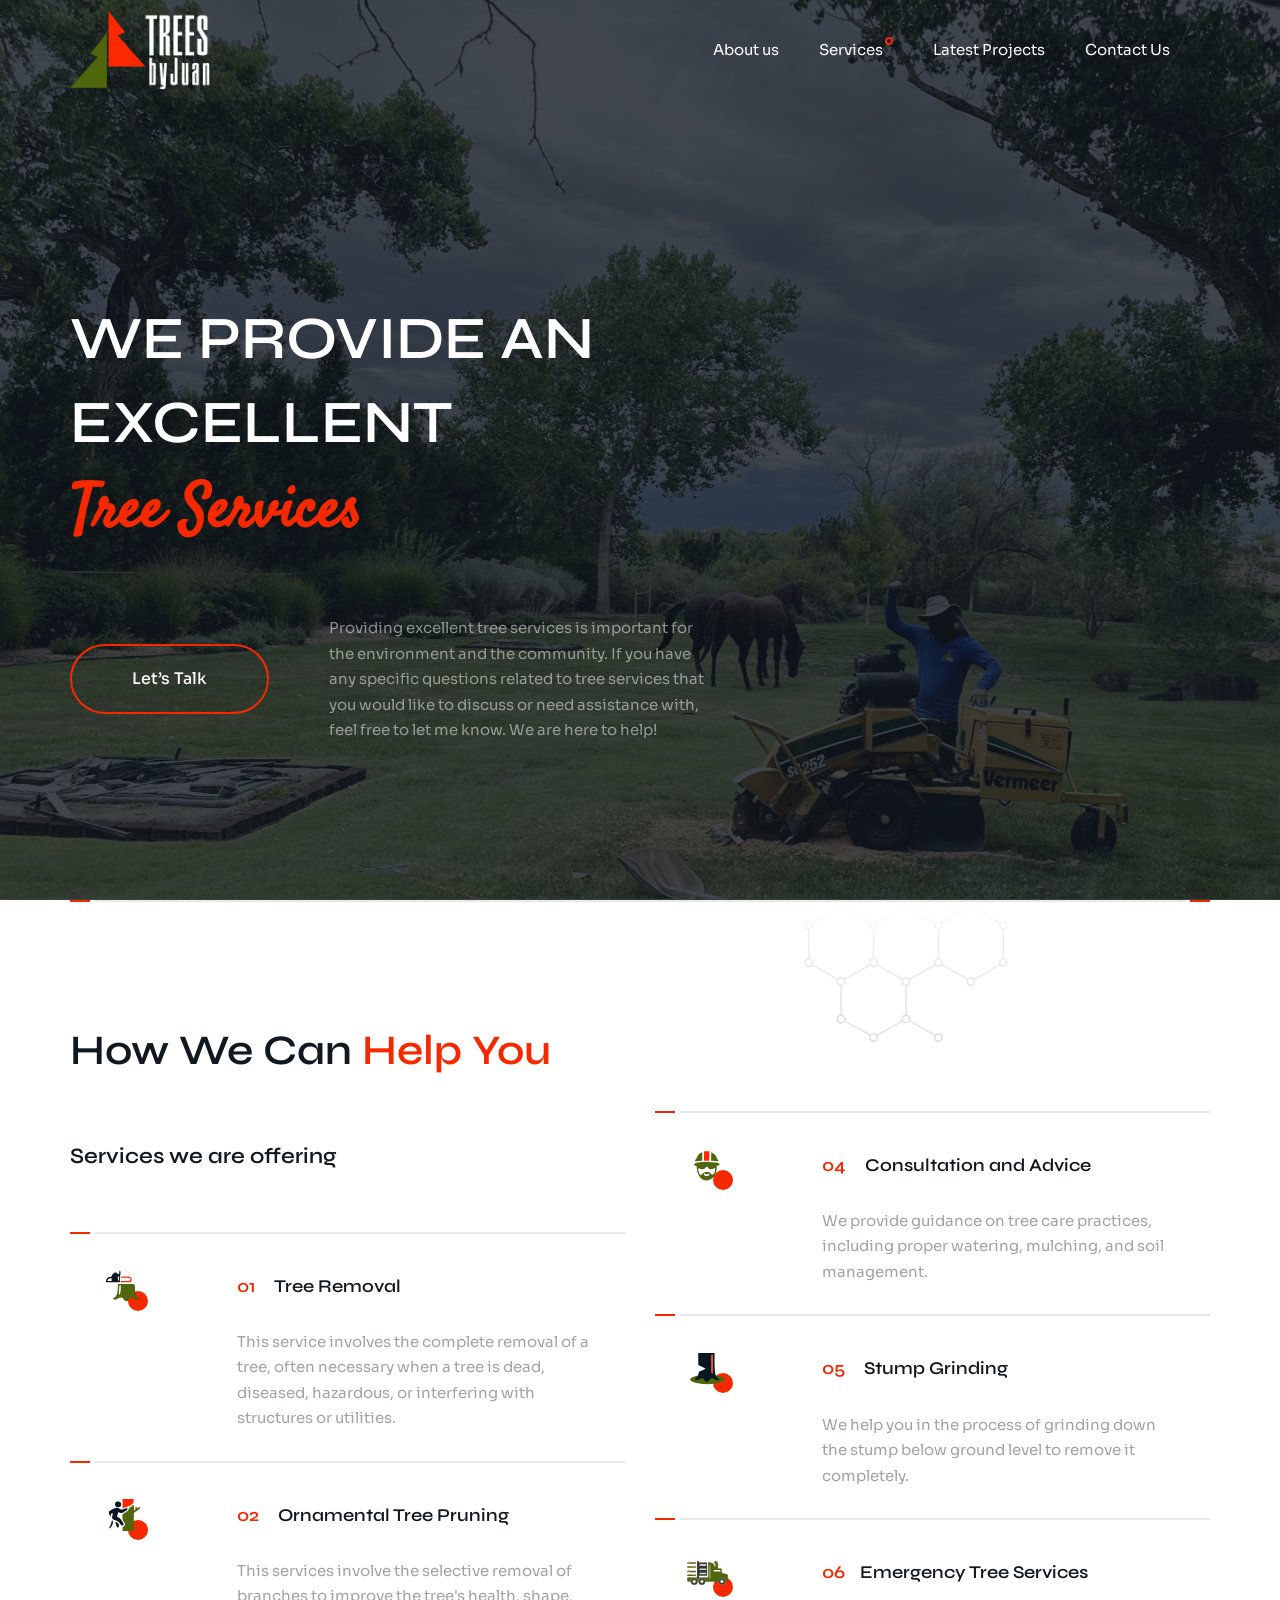
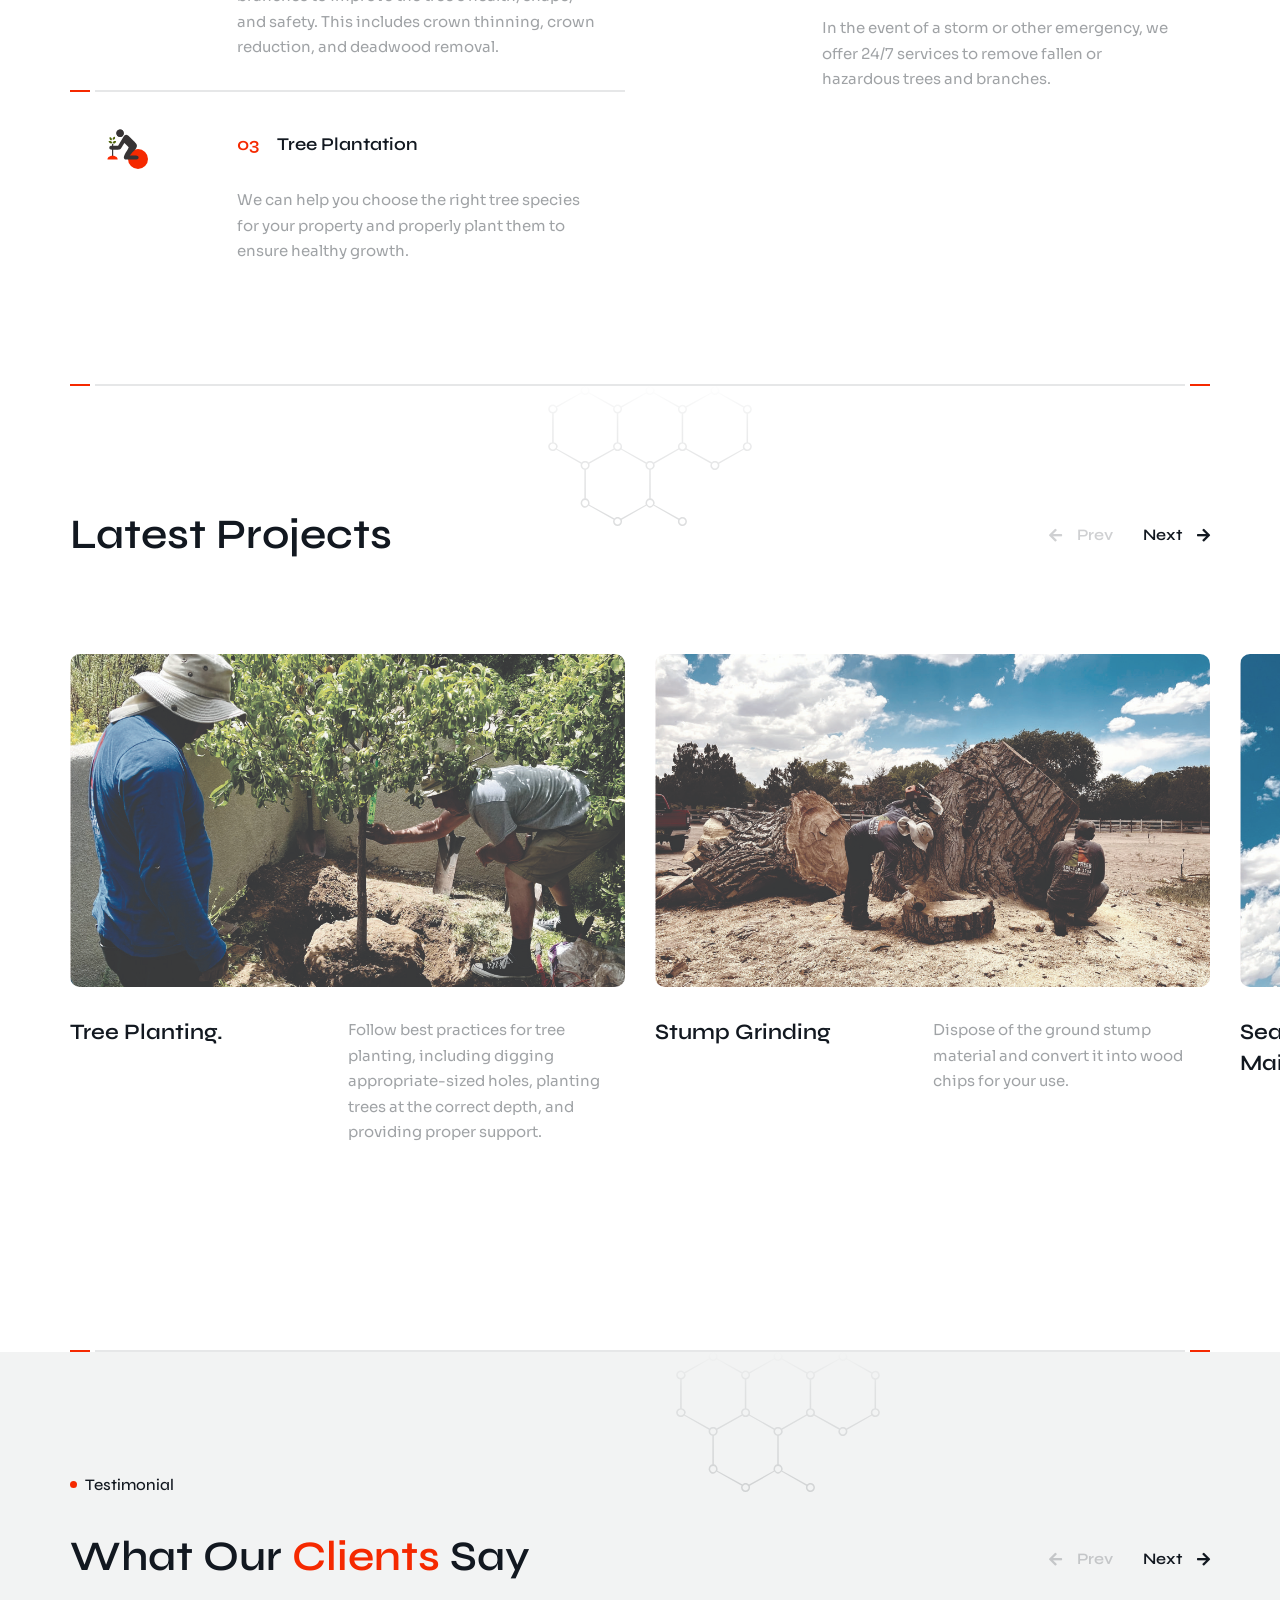
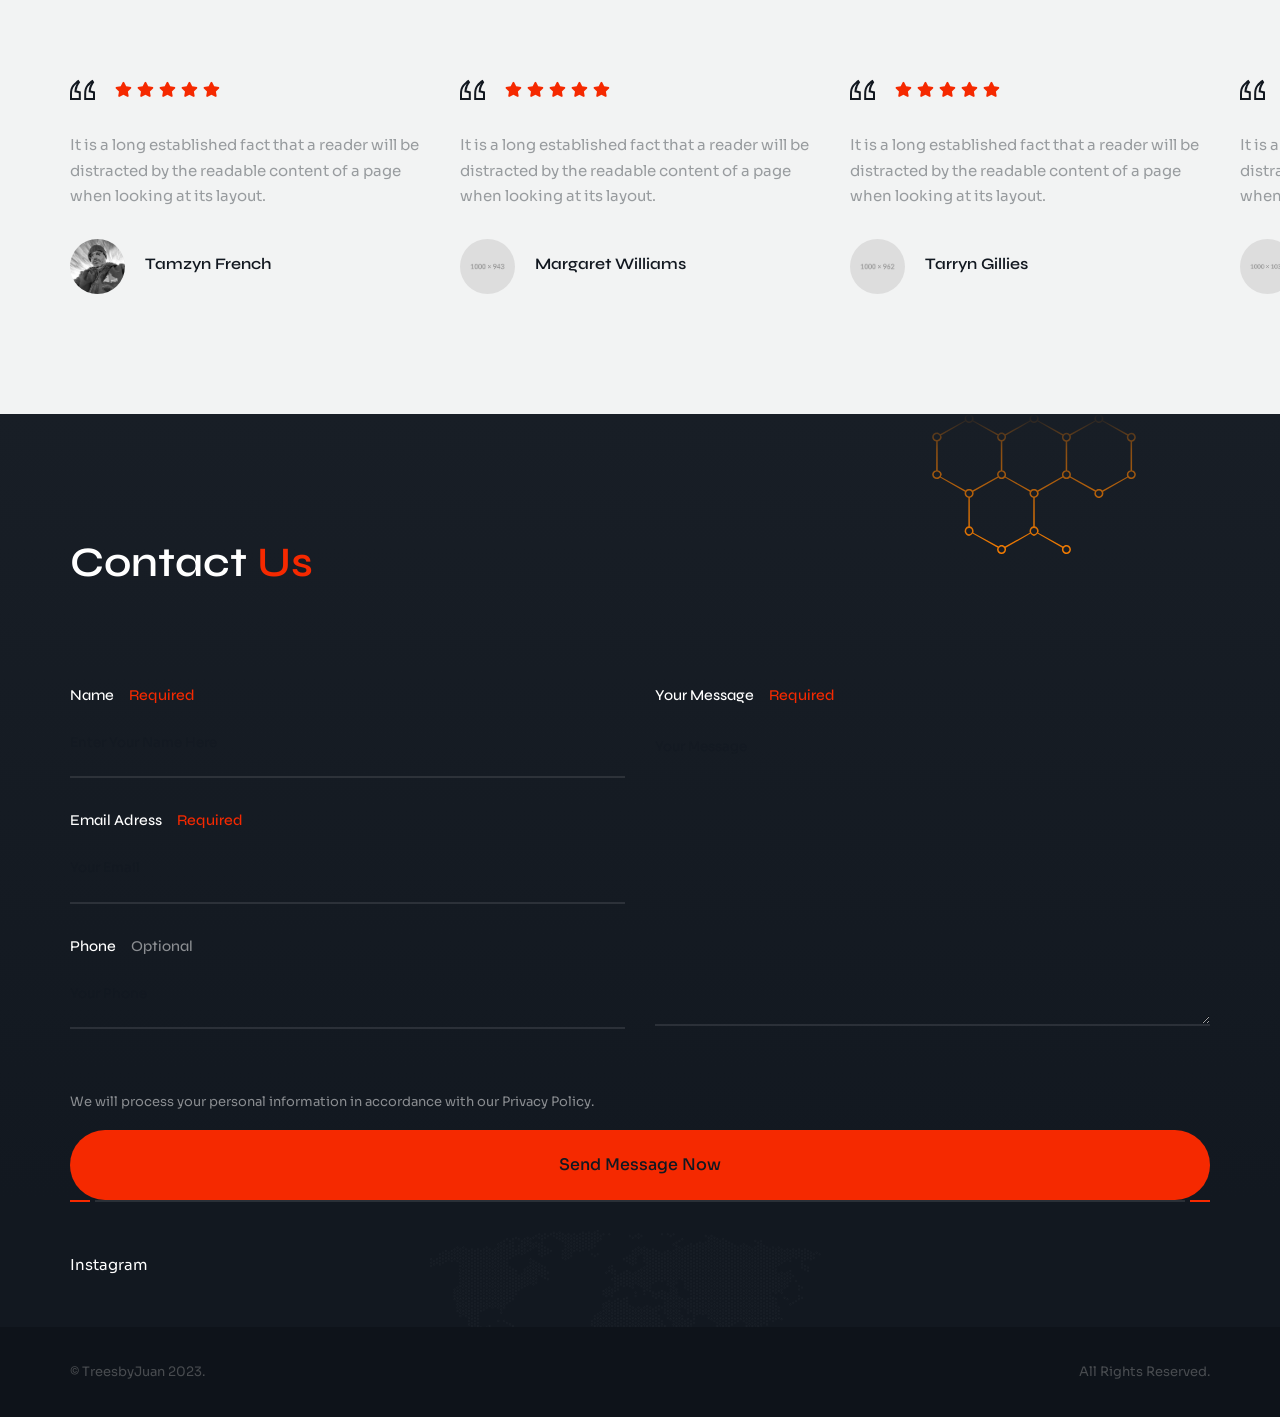
==== index.html @ 783ba440 "uptade linnk bio CEO" ====
<!DOCTYPE html>
<html lang="zxx">

<head>
    <meta charset="UTF-8">
    <meta name="viewport" content="width=device-width, initial-scale=1.0">
    <meta http-equiv="X-UA-Compatible" content="ie=edge">

    <!-- bootstrap grid css -->
    <link rel="stylesheet" href="template/css/plugins/bootstrap-grid.css">
    <!-- font awesome css -->
    <link rel="stylesheet" href="template/css/plugins/font-awesome.min.css">
    <!-- swiper css -->
    <link rel="stylesheet" href="template/css/plugins/swiper.min.css">
    <!-- itsulu css -->
    <link rel="stylesheet" href="template/css/style.css">
    <link
      rel="icon"
      type="image/png"
      sizes="32x32"
      href="template/img/icons/sm/favicon-32x32.ico"
    />

    <title>TreesbyJuan</title>
</head>

<body>

    <!-- wrapper -->
    <div class="mil-wrapper">
        <!-- top bar -->
        <div class="mil-top-position mil-fixed">
            <div class="mil-top-panel mil-top-panel-transparent mil-animated">
                <!-- mil-top-panel-transparent -->
                <div class="container">
                    <a href="index.html" class="mil-logo" style="width: 140px; height: 100px;"></a>
                    <div class="mil-navigation">
                        <nav>
                            <ul>
                              <!--  <li class="mil-has-children"> ---hide---
                                    <a href="#.">Enterprise</a>
                                    <ul>
                                        <li><a href="home-2.html">Home V2</a></li>
                                        <li><a href="about.html">About us</a></li>
                                        <li><a href="team.html">Team</a></li>
                                        <li><a href="team-single.html">Team Member</a></li>
                                        <li><a href="careers.html">Careers</a></li>
                                        <li><a href="prices.html">Prices</a></li>
                                        <li><a href="faq.html">FAQ</a></li>
                                        <li><a href="event.html">Event</a></li>
                                    </ul>
                                </li>--hide-->
                                <li><a href="template\about.html">About us</a></li>
                                <li class="mil-has-children">
                                    <a href="#myservices">Services</a>
                                    <!-- <ul> -->
                                        <!--<li><a href="#.">Service 1</a></li>
                                        <li><a href="#.">Service 2</a></li>
                                        <li><a href="#.">Service 3</a></li>
                                         <li><a href="template\service-1.html">Service 1</a></li>
                                        <li><a href="template\service-2.html">Service 2</a></li>
                                        <li><a href="template\service-3.html">Service 3</a></li> -->
                                        <!-- <li><a href="service-4.html">Service 4</a></li> -->
                                    <!-- </ul> -->
                                </li>
                               <!-- <li class="mil-has-children">
                                    <a href="#.">Solutions</a>
                                    <ul>
                                        <li><a href="solution-1.html">Solution 1</a></li>
                                        <li><a href="solution-2.html">Solution 2</a></li>
                                        <li><a href="solution-3.html">Solution 3</a></li>
                                    </ul>
                                </li> -->
                                <li><a href="#LatestProjects">Latest Projects</a></li>
                                <li><a href="#ContactUs">Contact Us</a></li>
                                <!-- <li><a href="template\portfolio.html">Latest Projects</a></li> -->
                                <!-- <li><a href="template\contact.html">Contact Us</a></li> -->
                                <!-- <li class="mil-has-children">
                                    <a href="#.">Other</a>
                                    <ul>
                                        <li><a href="coming-soon.html">Coming Soon</a></li>
                                        <li><a href="404.html">404</a></li>
                                    </ul>
                                </li> -->
                            </ul>
                            <!-- <div class="mil-search-icon">
                                <svg width="21" height="20" viewBox="0 0 21 20" fill="none" xmlns="http://www.w3.org/2000/svg">
                                    <path fill-rule="evenodd" clip-rule="evenodd" d="M20.5848 19.7029C20.3908 19.8999 20.1358 19.997 19.8808 19.997C19.6268 19.997 19.3718 19.8999 19.1778 19.7029L15.5118 16.2199C13.9778 17.2549 12.3798 17.997 9.92584 17.997C4.98484 17.997 0.964844 13.959 0.964844 8.99695C0.964844 4.34995 4.98484 0.199951 9.92584 0.199951C14.8668 0.199951 18.8858 4.34995 18.8858 8.99695C18.8858 11.118 18.1468 13.68 16.9188 14.608L20.5848 18.29C20.9738 18.681 20.9738 19.3129 20.5848 19.7029ZM9.92584 1.99695C6.82984 1.99695 2.95684 5.13695 2.95684 8.99695C2.95684 12.857 6.82984 15.998 9.92584 15.998C11.8398 15.998 13.5758 15.217 14.8368 13.957C14.8408 13.952 14.8418 13.945 14.8468 13.941C14.8518 13.936 14.8578 13.935 14.8628 13.93C16.1168 12.663 16.8948 10.92 16.8948 8.99695C16.8948 5.13695 13.7678 1.99695 9.92584 1.99695Z" />
                                </svg>
                            </div> -->
                        </nav>

                    </div>
                    <!-- mobile menu button -->
                    <div class="mil-menu-btn">
                        <span></span>
                    </div>
                    <!-- mobile menu button end -->
                </div>
            </div>
        </div>
        <!-- top bar end -->

        <!-- banner -->
        <div class="mil-banner mil-top-space-0">
            <div class="swiper-container mil-banner-slideshow">
                <div class="swiper-wrapper">
                    <div class="swiper-slide">
                        <img src="template/img/photo/1.jpg" class="mil-background-image" style="object-position: center" data-swiper-parallax="-100" data-swiper-parallax-scale="1.1" alt="image">
                    </div>
                    <div class="swiper-slide">
                        <img src="template/img/photo/2.jpg" class="mil-background-image" style="object-position: center" data-swiper-parallax="-100" data-swiper-parallax-scale="1.1" alt="image">
                    </div>
                    <div class="swiper-slide">
                        <img src="template/img/photo/3.jpg" class="mil-background-image" style="object-position: center" data-swiper-parallax="-100" data-swiper-parallax-scale="1.1" alt="image">
                    </div>
                </div>
            </div>
            <div class="mil-overlay"></div>

            <div class="mil-banner-content">
                <div class="container">
                    <div class="row align-items-center">
                        <div class="col-xl-8">
                            <!-- <span class="mil-suptitle mil-mb-60"><span class="mil-light">The Next</span> <span class="mil-accent">Gen</span></span> -->
                            <h1 class="mil-mb-60"><span class="mil-uppercase mil-light">We Provide an excellent <br></span> <span class="mil-font-3 mil-accent">Tree Services</span></h1>
                            <div class="mil-flex-hori-center">
                                <div>
                                    <a href="#ContactUs" class="mil-button mil-border mil-light"><span>Let’s Talk</span></a>
                                    <!-- <a href="template\contact.html" class="mil-button mil-border mil-light"><span>Let’s Talk</span></a> -->
                                </div>
                                <p class="mil-button-descr mil-light-soft">Providing excellent tree services is important for the environment and the community. If you have any specific questions related to tree services that you would like to discuss or need assistance with, feel free to let me know. We are here to help!</p>
                            </div>

                        </div>
                        <!-- <div class="col-xl-4">
                            <div class="mil-illustration-1">
                                <div class="mil-item mil-item-1">
                                    <div class="mil-plus">
                                        <div class="mil-hover-window">
                                            <div class="mil-window-content">
                                                <h5 class="mil-dark mil-mb-15">Experts</h5>
                                                <div class="mil-divider mil-divider-left mil-mb-15"></div>
                                                <p class="mil-text-sm">And here's some amazing content. It's very engaging. Right?</p>
                                            </div>
                                        </div>
                                        <div class="mil-item-hover">
                                            <div class="mil-plus-icon">+</div>
                                            <h6 class="mil-light">Dedicated Team</h6>
                                        </div>
                                    </div>
                                </div>
                                <div class="mil-item mil-item-2">
                                    <div class="mil-plus">
                                        <div class="mil-hover-window">
                                            <div class="mil-window-content">
                                                <h5 class="mil-dark mil-mb-15">Experts</h5>
                                                <div class="mil-divider mil-divider-left mil-mb-15"></div>
                                                <p class="mil-text-sm">And here's some amazing content. It's very engaging. Right?</p>
                                            </div>
                                        </div>
                                        <div class="mil-item-hover">
                                            <div class="mil-plus-icon">+</div>
                                            <h6 class="mil-light">Developers</h6>
                                        </div>
                                    </div>
                                </div>
                                <div class="mil-item mil-item-3">
                                    <div class="mil-plus">
                                        <div class="mil-hover-window">
                                            <div class="mil-window-content">
                                                <h5 class="mil-dark mil-mb-15">Experts</h5>
                                                <div class="mil-divider mil-divider-left mil-mb-15"></div>
                                                <p class="mil-text-sm">And here's some amazing content. It's very engaging. Right?</p>
                                            </div>
                                        </div>
                                        <div class="mil-item-hover">
                                            <div class="mil-plus-icon">+</div>
                                            <h6 class="mil-light">Designers</h6>
                                        </div>
                                    </div>
                                </div>
                            </div>
                        </div> -->
                    </div>
                </div>
            </div>
        </div>
        <!-- banner end -->

        <!-- partners -->
        <!-- <div class="mil-partners mil-p-90-60">
            <div class="container">
                <div class="mil-partners-frame">
                    <a href="#."><img src="img/partners/1.png" alt="partner"></a>
                    <a href="#."><img src="img/partners/2.png" alt="partner"></a>
                    <a href="#."><img src="img/partners/3.png" alt="partner"></a>
                    <a href="#."><img src="img/partners/4.png" alt="partner"></a>
                    <a href="#."><img src="img/partners/5.png" alt="partner"></a>
                    <a href="#."><img src="img/partners/6.png" alt="partner"></a>
                </div>
            </div>
        </div> -->
        <!-- partners end -->

        <div class="container">
            <div class="mil-divider"></div>
        </div>

        <!-- services -->
        <section class="mil-services mil-p-120-90" id="myservices">
            <div class="mil-deco" style="top: 0; right: 20%;"></div>
            <div class="container">
                <h2 class="mil-mb-30">How We Can <span class="mil-accent">Help You</span></h2>
                <div class="row">
                    <div class="col-lg-6 col-xl-6">
                        <h4 class="mil-mb-60 mil-mt-30">Services we are offering</h4>
                        <div class="mil-divider mil-divider-left"></div>
                        <div class="mil-service-item">
                            <div class="mil-service-icon">
                                <div class="mil-icon-frame mil-icon-frame-md">
                                    <img src="template/img/icons/md/1.svg" alt="icon">
                                </div>
                            </div>
                            <div class="mil-service-text">
                                <h5 class="mil-mb-30"><span class="mil-accent">01</span> Tree Removal</h5>
                                <p>This service involves the complete removal of a tree, often necessary when a tree is dead, diseased, hazardous, or interfering with structures or utilities.</p>
                            </div>
                        </div>
                        <div class="mil-divider mil-divider-left"></div>
                        <div class="mil-service-item">
                            <div class="mil-service-icon">
                                <div class="mil-icon-frame mil-icon-frame-md">
                                    <img src="template/img/icons/md/2.svg" alt="icon">
                                </div>
                            </div>
                            <div class="mil-service-text">
                                <h5 class="mil-mb-30"><span class="mil-accent">02</span> Ornamental Tree Pruning</h5>
                                <p>This services involve the selective removal of branches to improve the tree's health, shape, and safety. This includes crown thinning, crown reduction, and deadwood removal.</p>
                            </div>
                        </div>
                        <div class="mil-divider mil-divider-left"></div>
                        <div class="mil-service-item">
                            <div class="mil-service-icon">
                                <div class="mil-icon-frame mil-icon-frame-md">
                                    <img src="template/img/icons/md/3.svg" alt="icon">
                                </div>
                            </div>
                            <div class="mil-service-text">
                                <h5 class="mil-mb-30"><span class="mil-accent">03</span> Tree Plantation </h5>
                                <p>We can help you choose the right tree species for your property and properly plant them to ensure healthy growth.</p>

                            </div>
                        </div>
                    </div>
                    <div class="col-lg-6 col-xl-6">
                        <!-- <h4 class="mil-mb-60 mil-mt-30">IT Solutions</h4> -->
                        <div class="mil-divider mil-divider-left"></div>
                        <div class="mil-service-item">
                            <div class="mil-service-icon">
                                <div class="mil-icon-frame mil-icon-frame-md">
                                    <img src="template/img/icons/md/4.svg" alt="icon">
                                </div>
                            </div>
                            <div class="mil-service-text">
                                <h5 class="mil-mb-30"><span class="mil-accent">04</span> Consultation and Advice</h5>
                                <p>We provide guidance on tree care practices, including proper watering, mulching, and soil management.</p>
                            </div>
                        </div>
                        <div class="mil-divider mil-divider-left"></div>
                        <div class="mil-service-item">
                            <div class="mil-service-icon">
                                <div class="mil-icon-frame mil-icon-frame-md">
                                    <img src="template/img/icons/md/5.svg" alt="icon">
                                </div>
                            </div>
                            <div class="mil-service-text">
                                <h5 class="mil-mb-30"><span class="mil-accent">05</span> Stump Grinding</h5>
                                <p>We help you in the process of grinding down the stump below ground level to remove it completely.</p>
                            </div>
                        </div>
                        <div class="mil-divider mil-divider-left"></div>
                        <div class="mil-service-item">
                            <div class="mil-service-icon">
                                <div class="mil-icon-frame mil-icon-frame-md">
                                    <img src="template/img/icons/md/6.svg" alt="icon">
                                </div>
                            </div>
                            <div class="mil-service-text">
                                <h5 class="mil-mb-30"><span class="mil-accent">06</span>Emergency Tree Services</h5>
                                <p>In the event of a storm or other emergency, we offer 24/7 services to remove fallen or hazardous trees and branches.</p>
                            </div>
                        </div>
                    </div>
                </div>
            </div>
        </section>
        <!-- services end -->

        <div class="container">
            <div class="mil-divider"></div>
        </div>

        <!-- portfolio -->
        <section class="mil-works mil-p-120-90" id="LatestProjects">
            <div class="mil-deco" style="top: 0; right: 40%;"></div>
            <div class="container">
                <div class="row align-items-center mil-mb-60-adapt">
                    <div class="col-md-6 col-xl-6">

                        <h2 class="mil-mb-30">Latest Projects</h2>

                    </div>
                    <div class="col-md-6 col-xl-6">

                        <div class="mil-adaptive-right">
                            <div class="mil-slider-nav mil-mb-30">
                                <div class="mil-slider-btn-prev mil-works-prev"><i class="fas fa-arrow-left"></i><span class="mil-h6">Prev</span></div>
                                <div class="mil-slider-btn-next mil-works-next"><span class="mil-h6">Next</span><i class="fas fa-arrow-right"></i></div>
                            </div>
                        </div>

                    </div>
                </div>

                <div class="swiper-container mil-works-slider mil-mb-90">
                    <div class="swiper-wrapper">
                        <div class="swiper-slide">

                            <a href="#." class="mil-card">
                                <div class="mil-cover-frame">
                                    <img src="template/img/projects/1.jpg" alt="project">
                                </div>
                                <div class="mil-description">
                                    <div class="mil-card-title">
                                        <h4 class="mil-mb-20">Tree Planting.</h4>
                                        <!-- <h6>by: <span class="mil-accent">Jane Meldrum</span></h6> -->
                                    </div>
                                    <div class="mil-card-text">
                                        <p>Follow best practices for tree planting, including digging appropriate-sized holes,
                                            planting trees at the correct depth, and providing proper support.</p>
                                    </div>
                                </div>
                            </a>

                        </div>
                        <div class="swiper-slide">

                            <a href="#." class="mil-card">
                                <div class="mil-cover-frame">
                                    <img src="template/img/projects/2.jpg" alt="project">
                                </div>
                                <div class="mil-description">
                                    <div class="mil-card-title">
                                        <h4 class="mil-mb-20">Stump Grinding</h4>
                                        <!-- <h6>by: <span class="mil-accent">Nguta Ithya</span></h6> -->
                                    </div>
                                    <div class="mil-card-text">
                                        <p>Dispose of the ground stump material and convert it into wood chips for your use.</p>
                                    </div>
                                </div>
                            </a>

                        </div>
                        <div class="swiper-slide">

                            <a href="#." class="mil-card">
                                <div class="mil-cover-frame">
                                    <img src="template/img/projects/3.jpg" alt="project">
                                </div>
                                <div class="mil-description">
                                    <div class="mil-card-title">
                                        <h4 class="mil-mb-20">Seasonal Maintenance</h4>
                                        <!-- <h6>by: <span class="mil-accent">Roy Bricks</span></h6> -->
                                    </div>
                                    <div class="mil-card-text">
                                        <p>Perform corrective pruning to address structural issues and
                                            remove any hazardous branches.</p>
                                    </div>
                                </div>
                            </a>

                        </div>
                        <div class="swiper-slide">

                            <a href="#." class="mil-card">
                                <div class="mil-cover-frame">
                                    <img src="template/img/projects/4.jpg" alt="project">
                                </div>
                                <div class="mil-description">
                                    <div class="mil-card-title">
                                        <h4 class="mil-mb-20">Emergency Tree Service.</h4>
                                        <!-- <h6>by: <span class="mil-accent">Nguta Ithya</span></h6> -->
                                    </div>
                                    <div class="mil-card-text">
                                        <p>Our services are designed to respond quickly to issues such as storm damage, fallen trees,
                                        or other emergencies that pose immediate risks to people, property, and infrastructure.</p>
                                    </div>
                                </div>
                            </a>

                        </div>
                    </div>
                </div>
                <!-- <div class="row align-items-center">
                    <div class="col-md-6 col-xl-6">

                        <a href="template\portfolio.html" class="mil-link mil-mb-30"><span>View All Projects</span><i class="fas fa-arrow-right"></i></a>


                    </div>
                    <div class="col-md-6 col-xl-6">

                        <div class="mil-adaptive-right">
                            <a href="template\contact.html" class="mil-button mil-border mil-mb-30"><span>Get Started</span></a>
                        </div>

                    </div>
                </div> -->
            </div>
        </section>
        <!-- portfolio end -->

        <!-- how it works -->
        <!-- <section class="mil-how-it-works mil-deep-bg mil-p-120-90">
            <div class="mil-deco" style="top: 0; right: 20%;"></div>
            <div class="mil-deco" style="bottom: 0; left: 30%; transform: rotate(180deg)"></div>
            <div class="container">
                <span class="mil-suptitle mil-suptitle-2 mil-mb-30">Discover Our Company</span>
                <h2 class="mil-mb-90">How We <span class="mil-accent">Collaborate</span> With You</h2>
                <div class="row">
                    <div class="col-md-6 col-xl-3">

                        <div class="mil-mb-60">
                            <div class="mil-icon-box-head mil-mb-30">
                                <div class="mil-icon-frame mil-icon-frame-sm">
                                    <img src="template/img/icons/sm/1.svg" alt="icon">
                                </div>
                                <h5>Step 1</h5>
                            </div>
                            <p>Lorem ipsum dolor sit amet, consectetur adipiscing elit, sed do eiusmod tempor incididunt ut labore et dolore magna aliqua.</p>
                        </div>

                    </div>
                    <div class="col-md-6 col-xl-3">

                        <div class="mil-mb-60">
                            <div class="mil-icon-box-head mil-mb-30">
                                <div class="mil-icon-frame mil-icon-frame-sm">
                                    <img src="template/img/icons/sm/2.svg" alt="icon">
                                </div>
                                <h5>Step 2</h5>
                            </div>
                            <p>Lorem ipsum dolor sit amet, consectetur adipiscing elit, sed do eiusmod tempor incididunt ut labore et dolore magna aliqua.</p>
                        </div>

                    </div>
                    <div class="col-md-6 col-xl-3">

                        <div class="mil-mb-60">
                            <div class="mil-icon-box-head mil-mb-30">
                                <div class="mil-icon-frame mil-icon-frame-sm">
                                    <img src="template/img/icons/sm/3.svg" alt="icon">
                                </div>
                                <h5>Step 3</h5>
                            </div>
                            <p>Lorem ipsum dolor sit amet, consectetur adipiscing elit, sed do eiusmod tempor incididunt ut labore et dolore magna aliqua.</p>
                        </div>

                    </div>
                    <div class="col-md-6 col-xl-3">

                        <div class="mil-mb-60">
                            <div class="mil-icon-box-head mil-mb-30">
                                <div class="mil-icon-frame mil-icon-frame-sm">
                                    <img src="template/img/icons/sm/4.svg" alt="icon">
                                </div>
                                <h5>Step 4</h5>
                            </div>
                            <p>Lorem ipsum dolor sit amet, consectetur adipiscing elit, sed do eiusmod tempor incididunt ut labore et dolore magna aliqua.</p>
                        </div>

                    </div>
                </div>
                <div class="row align-items-center">
                    <div class="col-md-6 col-xl-6">

                        <a href="#." class="mil-link mil-mb-30"><span>Learn More</span><i class="fas fa-arrow-right"></i></a>

                    </div>
                    <div class="col-md-6 col-xl-6">

                        <div class="mil-adaptive-right">
                            <a href="#." class="mil-button mil-border mil-mb-30"><span>How We Work</span></a>
                        </div>

                    </div>
                </div>
            </div>
        </section> -->
        <!-- how it works end -->

        <!-- skills -->
        <!-- <section class="mil-skills mil-p-120-90">
            <div class="container">
                <div class="row align-items-end mil-mb-90">
                    <div class="col-xl-6">

                        <span class="mil-suptitle mil-suptitle-2 mil-mb-30">Our Skill</span>
                        <h2>Business <span class="mil-accent">Success</span> With <br>Technology</h2>

                    </div>
                    <div class="col-xl-6">

                        <p class="mil-mt-60-adapt">It is a long established fact that a reader will be distracted by the readable content of a page when looking at its layout. The point of using Lorem Ipsum is that it has a more-or-less normal distribution of letters, as opposed to using content here.</p>

                    </div>
                </div>

                <div class="row align-items-center">
                    <div class="col-md-6 col-xl-3">

                        <h6 class="mil-mb-30">Software Development</h6>

                        <div class="mil-skill-frame mil-mb-60">
                            <div class="mil-skill-track">
                                <div class="mil-skill-prog" style="width: 65%"></div>
                            </div>
                            <div class="mil-text-sm">65%</div>
                        </div>

                    </div>
                    <div class="col-md-6 col-xl-3">

                        <h6 class="mil-mb-30">Web Development</h6>

                        <div class="mil-skill-frame mil-mb-60">
                            <div class="mil-skill-track">
                                <div class="mil-skill-prog" style="width: 90%"></div>
                            </div>
                            <div class="mil-text-sm">90%</div>
                        </div>

                    </div>
                    <div class="col-md-6 col-xl-3">

                        <h6 class="mil-mb-30">UX / UI Design</h6>

                        <div class="mil-skill-frame mil-mb-60">
                            <div class="mil-skill-track">
                                <div class="mil-skill-prog" style="width: 50%"></div>
                            </div>
                            <div class="mil-text-sm">50%</div>
                        </div>

                    </div>
                    <div class="col-md-6 col-xl-3">

                        <h6 class="mil-mb-30">App Development</h6>

                        <div class="mil-skill-frame mil-mb-60">
                            <div class="mil-skill-track">
                                <div class="mil-skill-prog" style="width: 95%"></div>
                            </div>
                            <div class="mil-text-sm">95%</div>
                        </div>

                    </div>
                    <div class="col-md-6 col-xl-3">

                        <h6 class="mil-mb-30">Internet of Things</h6>

                        <div class="mil-skill-frame mil-mb-60">
                            <div class="mil-skill-track">
                                <div class="mil-skill-prog" style="width: 60%"></div>
                            </div>
                            <div class="mil-text-sm">60%</div>
                        </div>

                    </div>
                    <div class="col-md-6 col-xl-3">

                        <h6 class="mil-mb-30">Artificial Intelligence</h6>

                        <div class="mil-skill-frame mil-mb-60">
                            <div class="mil-skill-track">
                                <div class="mil-skill-prog" style="width: 90%"></div>
                            </div>
                            <div class="mil-text-sm">90%</div>
                        </div>

                    </div>
                    <div class="col-md-6 col-xl-3">

                        <h6 class="mil-mb-30">Blockchain</h6>

                        <div class="mil-skill-frame mil-mb-60">
                            <div class="mil-skill-track">
                                <div class="mil-skill-prog" style="width: 80%"></div>
                            </div>
                            <div class="mil-text-sm">80%</div>
                        </div>

                    </div>
                    <div class="col-md-6 col-xl-3 mil-text-center">

                        <a href="#." class="mil-link mil-mb-30"><span>More</span><i class="fas fa-arrow-right"></i></a>

                    </div>
                </div>
            </div>
        </section> -->
        <!-- skills end -->

        <div class="container">
            <div class="mil-divider"></div>
        </div>

        <!-- blog -->
        <!-- <section class="mil-blog mil-p-120-120">
            <div class="mil-deco" style="top: 0; right: 30%;"></div>
            <div class="container">
                <div class="row align-items-center mil-mb-90">
                    <div class="col-md-6 col-xl-6">


                        <span class="mil-suptitle mil-suptitle-2 mil-mb-30">Our Latest News</span>
                        <h2>Latest Thinking</h2>

                    </div>
                    <div class="col-md-6 col-xl-6">

                        <div class="mil-adaptive-right mil-mt-60-adapt">
                            <div class="mil-slider-nav">
                                <div class="mil-slider-btn-prev mil-blog-prev"><i class="fas fa-arrow-left"></i><span class="mil-h6">Prev</span></div>
                                <div class="mil-slider-btn-next mil-blog-next"><span class="mil-h6">Next</span><i class="fas fa-arrow-right"></i></div>
                            </div>
                        </div>

                    </div>
                </div>
                <div class="swiper-container mil-blog-slider mil-mb-90">
                    <div class="swiper-wrapper">
                        <div class="swiper-slide mil-slide-50">

                            <a href="publication.html" class="mil-card">
                                <div class="mil-cover-frame">
                                    <img src="img/blog/1.jpg" alt="project">
                                </div>
                                <div class="mil-description">
                                    <div class="mil-card-title">
                                        <h4 class="mil-mb-20">Easy & Most Powerful Server Platform.</h4>
                                        <h6>by: <span class="mil-accent">Jane Meldrum</span></h6>
                                    </div>
                                    <div class="mil-card-text">
                                        <p>Lorem ipsum dolor sit amet, consectetur adipiscing elit, sed do eiusmod tempor incididunt ut labore et dolore magna aliqua.</p>
                                    </div>
                                </div>
                            </a>

                        </div>
                        <div class="swiper-slide mil-slide-25">

                            <a href="publication.html" class="mil-card mil-card-sm mil-reverse-sm">
                                <div class="mil-description">
                                    <div class="mil-card-title">
                                        <h4 class="mil-mb-20">Easy & Most Powerful Server Platform.</h4>
                                        <h6>by: <span class="mil-accent">Jane Meldrum</span></h6>
                                    </div>
                                    <div class="mil-card-text">
                                        <p>Lorem ipsum dolor sit amet, consectetur adipiscing elit, sed do eiusmod tempor incididunt ut labore et dolore magna aliqua.</p>
                                    </div>
                                </div>
                                <div class="mil-cover-frame">
                                    <img src="img/blog/2.jpg" alt="project">
                                </div>
                            </a>

                        </div>
                        <div class="swiper-slide mil-slide-25">

                            <a href="publication.html" class="mil-card mil-card-sm">
                                <div class="mil-cover-frame">
                                    <img src="img/blog/3.jpg" alt="project">
                                </div>
                                <div class="mil-description">
                                    <div class="mil-card-title">
                                        <h4 class="mil-mb-20">Easy & Most Powerful Server Platform.</h4>
                                        <h6>by: <span class="mil-accent">Jane Meldrum</span></h6>
                                    </div>
                                    <div class="mil-card-text">
                                        <p>Lorem ipsum dolor sit amet, consectetur adipiscing elit, sed do eiusmod tempor incididunt ut labore et dolore magna aliqua.</p>
                                    </div>
                                </div>
                            </a>

                        </div>

                        <div class="swiper-slide mil-slide-50">

                            <a href="publication.html" class="mil-card">
                                <div class="mil-cover-frame">
                                    <img src="img/blog/4.jpg" alt="project">
                                </div>
                                <div class="mil-description">
                                    <div class="mil-card-title">
                                        <h4 class="mil-mb-20">Easy & Most Powerful Server Platform.</h4>
                                        <h6>by: <span class="mil-accent">Jane Meldrum</span></h6>
                                    </div>
                                    <div class="mil-card-text">
                                        <p>Lorem ipsum dolor sit amet, consectetur adipiscing elit, sed do eiusmod tempor incididunt ut labore et dolore magna aliqua.</p>
                                    </div>
                                </div>
                            </a>

                        </div>
                        <div class="swiper-slide mil-slide-25">

                            <a href="publication.html" class="mil-card mil-card-sm mil-reverse-sm">
                                <div class="mil-description">
                                    <div class="mil-card-title">
                                        <h4 class="mil-mb-20">Easy & Most Powerful Server Platform.</h4>
                                        <h6>by: <span class="mil-accent">Jane Meldrum</span></h6>
                                    </div>
                                    <div class="mil-card-text">
                                        <p>Lorem ipsum dolor sit amet, consectetur adipiscing elit, sed do eiusmod tempor incididunt ut labore et dolore magna aliqua.</p>
                                    </div>
                                </div>
                                <div class="mil-cover-frame">
                                    <img src="img/blog/5.jpg" alt="project">
                                </div>

                            </a>

                        </div>
                        <div class="swiper-slide mil-slide-25">

                            <a href="publication.html" class="mil-card mil-card-sm">
                                <div class="mil-cover-frame">
                                    <img src="img/blog/6.jpg" alt="project">
                                </div>
                                <div class="mil-description">
                                    <div class="mil-card-title">
                                        <h4 class="mil-mb-20">Easy & Most Powerful Server Platform.</h4>
                                        <h6>by: <span class="mil-accent">Jane Meldrum</span></h6>
                                    </div>
                                    <div class="mil-card-text">
                                        <p>Lorem ipsum dolor sit amet, consectetur adipiscing elit, sed do eiusmod tempor incididunt ut labore et dolore magna aliqua.</p>
                                    </div>
                                </div>
                            </a>

                        </div>
                    </div>
                </div>
                <div class="row align-items-center">
                    <div class="col-12">

                        <a href="blog.html" class="mil-link"><span>View More Insights</span><i class="fas fa-arrow-right"></i></a>

                    </div>
                </div>
            </div>
        </section> -->
        <!-- blog end -->

        <!-- reviews -->
        <section class="mil-reviews mil-deep-bg mil-p-120-120">
            <div class="mil-deco" style="top: 0; right: 30%;"></div>
            <div class="container">
                <div class="row align-items-center mil-mb-90">
                    <div class="col-md-6 col-xl-6">

                        <span class="mil-suptitle mil-suptitle-2 mil-mb-30">Testimonial</span>
                        <h2>What Our <span class="mil-accent">Clients</span> Say</h2>

                    </div>
                    <div class="col-md-6 col-xl-6">

                        <div class="mil-adaptive-right mil-mt-60-adapt">
                            <div class="mil-slider-nav">
                                <div class="mil-slider-btn-prev mil-revi-prev"><i class="fas fa-arrow-left"></i><span class="mil-h6">Prev</span></div>
                                <div class="mil-slider-btn-next mil-revi-next"><span class="mil-h6">Next</span><i class="fas fa-arrow-right"></i></div>
                            </div>
                        </div>

                    </div>
                </div>
                <div class="swiper-container mil-revi-slider">
                    <div class="swiper-wrapper">
                        <div class="swiper-slide">

                            <div class="mil-review">
                                <div class="mil-stars mil-mb-30">
                                    <img src="template/img/icons/sm/11.svg" alt="quote">
                                    <ul>
                                        <li><i class="fas fa-star"></i></li>
                                        <li><i class="fas fa-star"></i></li>
                                        <li><i class="fas fa-star"></i></li>
                                        <li><i class="fas fa-star"></i></li>
                                        <li><i class="fas fa-star"></i></li>
                                    </ul>
                                </div>
                                <p class="mil-mb-30">It is a long established fact that a reader will be distracted by the readable content of a page when looking at its layout.</p>
                                <div class="mil-author">
                                    <img src="template/img/faces/1.jpg" alt="Customer">
                                    <div class="mil-name">
                                        <h6 class="mil-mb-5">Tamzyn French</h6>
                                        <!-- <span class="mil-text-sm">Agency Design</span> -->
                                    </div>
                                </div>
                            </div>

                        </div>
                        <div class="swiper-slide">

                            <div class="mil-review">
                                <div class="mil-stars mil-mb-30">
                                    <img src="template/img/icons/sm/11.svg" alt="quote">
                                    <ul>
                                        <li><i class="fas fa-star"></i></li>
                                        <li><i class="fas fa-star"></i></li>
                                        <li><i class="fas fa-star"></i></li>
                                        <li><i class="fas fa-star"></i></li>
                                        <li><i class="fas fa-star"></i></li>
                                    </ul>
                                </div>
                                <p class="mil-mb-30">It is a long established fact that a reader will be distracted by the readable content of a page when looking at its layout.</p>
                                <div class="mil-author">
                                    <img src="template/img/faces/2.jpg" alt="Customer">
                                    <div class="mil-name">
                                        <h6 class="mil-mb-5">Margaret Williams</h6>
                                        <!-- <span class="mil-text-sm">Agency Design</span> -->
                                    </div>
                                </div>
                            </div>

                        </div>
                        <div class="swiper-slide">

                            <div class="mil-review">
                                <div class="mil-stars mil-mb-30">
                                    <img src="template/img/icons/sm/11.svg" alt="quote">
                                    <ul>
                                        <li><i class="fas fa-star"></i></li>
                                        <li><i class="fas fa-star"></i></li>
                                        <li><i class="fas fa-star"></i></li>
                                        <li><i class="fas fa-star"></i></li>
                                        <li><i class="fas fa-star"></i></li>
                                    </ul>
                                </div>
                                <p class="mil-mb-30">It is a long established fact that a reader will be distracted by the readable content of a page when looking at its layout.</p>
                                <div class="mil-author">
                                    <img src="template/img/faces/3.jpg" alt="Customer">
                                    <div class="mil-name">
                                        <h6 class="mil-mb-5">Tarryn Gillies</h6>
                                        <!-- <span class="mil-text-sm">Agency Design</span> -->
                                    </div>
                                </div>
                            </div>

                        </div>
                        <div class="swiper-slide">

                            <div class="mil-review">
                                <div class="mil-stars mil-mb-30">
                                    <img src="template/img/icons/sm/11.svg" alt="quote">
                                    <ul>
                                        <li><i class="fas fa-star"></i></li>
                                        <li><i class="fas fa-star"></i></li>
                                        <li><i class="fas fa-star"></i></li>
                                        <li><i class="fas fa-star"></i></li>
                                        <li><i class="fas fa-star"></i></li>
                                    </ul>
                                </div>
                                <p class="mil-mb-30">It is a long established fact that a reader will be distracted by the readable content of a page when looking at its layout.</p>
                                <div class="mil-author">
                                    <img src="template/img/faces/4.jpg" alt="Customer">
                                    <div class="mil-name">
                                        <h6 class="mil-mb-5">Tamzyn French</h6>
                                        <!-- <span class="mil-text-sm">Agency Design</span> -->
                                    </div>
                                </div>
                            </div>

                        </div>
                        <div class="swiper-slide">

                            <div class="mil-review">
                                <div class="mil-stars mil-mb-30">
                                    <img src="template/img/icons/sm/11.svg" alt="quote">
                                    <ul>
                                        <li><i class="fas fa-star"></i></li>
                                        <li><i class="fas fa-star"></i></li>
                                        <li><i class="fas fa-star"></i></li>
                                        <li><i class="fas fa-star"></i></li>
                                        <li><i class="fas fa-star"></i></li>
                                    </ul>
                                </div>
                                <p class="mil-mb-30">It is a long established fact that a reader will be distracted by the readable content of a page when looking at its layout.</p>
                                <div class="mil-author">
                                    <img src="template/img/faces/2.jpg" alt="Customer">
                                    <div class="mil-name">
                                        <h6 class="mil-mb-5">Margaret Williams</h6>
                                        <!-- <span class="mil-text-sm">Agency Design</span> -->
                                    </div>
                                </div>
                            </div>

                        </div>
                    </div>
                </div>
            </div>
        </section>
        <!-- reviews end -->

        <!-- contact -->
        <section class="mil-contact mil-gradient-bg mil-p-120-0" id="ContactUs">
            <div class="mil-deco mil-deco-accent" style="top: 0; right: 10%;"></div>
            <div class="container">
                <h2 class="mil-light mil-mb-90">Contact <span class="mil-accent">Us</span></h2>

                <!-- id="formFeedback"  -->
                <form
                 
                    action="https://formspree.io/f/xqkrzygn"
                    method="POST"
                >
                    <div class="row">
                        <div class="col-lg-6">

                            <div class="mil-input-frame mil-mb-30">
                                <label><span class="mil-light">Name</span><span class="mil-accent">Required</span></label>
                                <input type="text" name="name" required placeholder="Enter Your Name Here">
                            </div>
                            <div class="mil-input-frame mil-mb-30">
                                <label><span class="mil-light">Email Adress</span><span class="mil-accent">Required</span></label>
                                <input type="email" name="email" required id="email" placeholder="Your Email">
                            </div>
                            <div class="mil-input-frame mil-mb-60">
                                <label><span class="mil-light">Phone</span><span class="mil-light-soft">Optional</span></label>
                                <input type="tel" name="phone" placeholder="Your Phone">
                            </div>
                            <!-- <div class="mil-attach-frame mil-mb-60">
                                <i class="fas fa-paperclip"></i>
                                <label class="mil-custom-file-input">
                                    <span>Attach your file</span>
                                    <input type="file" name="userfile" accept="application/msword, application/vnd.ms-excel, application/vnd.ms-powerpoint,
                                    text/plain, application/pdf, image/*" id="mil-file-input">
                                </label>
                                <p class="mil-text-sm mil-light-soft">up to 20MB</p>
                            </div> -->
                            <p class="mil-text-sm mil-light-soft mil-mb-15">We will process your personal information in accordance with our Privacy Policy.</p>

                            <!-- <div class="mil-checbox-frame mil-mb-60">
                                <input class="mil-checkbox" id="checkbox-1" type="checkbox" name="agree" value="1" required>
                                <label for="checkbox-1" class="mil-text-sm mil-light">I would like to be contacted with news and updates about your <a href="#." class="mil-accent">events and services</a></label>
                            </div> -->

                        </div>
                        <div class="col-lg-6">

                            <div class="mil-input-frame mil-mb-30">
                                <label><span class="mil-light">Your Message</span><span class="mil-accent">Required</span></label>
                                <textarea placeholder="Your Message" name="message"></textarea>
                            </div>
                             <!-- <p class="mil-text-sm mil-light-soft mil-mb-15">We will process your personal information in accordance with our Privacy Policy.</p>

                           <div class="mil-checbox-frame mil-mb-60">
                                <input class="mil-checkbox" id="checkbox-1" type="checkbox" name="agree" value="1" required>
                                <label for="checkbox-1" class="mil-text-sm mil-light">I would like to be contacted with news and updates about your <a href="#." class="mil-accent">events and services</a></label>
                            </div> -->

                        </div>
                        <div class="col-12">

                            <button type="submit" class="mil-button mil-accent-bg mil-fw"><span>Send Message Now</span></button>

                        </div>
                    </div>
                    <div class="alert-success" style="display: none;"><h5>Thanks, your message is sent successfully.</h5></div>
                    <div class="alert-error" style="display: none;"><h5>Error! Message could not be sent.</h5></div>
                </form>
            </div>
        </section>
        <!-- contact end -->
<!-- modify this form HTML and place wherever you want your form -->
<!-- <form
  action="https://formspree.io/f/xqkrzygn"
  method="POST"
>
  <label>
    Your email:
    <input type="email" name="email">
  </label>
  <label>
    Your message:
    <textarea name="message"></textarea>
  </label>
  your other form fields go here
  <button type="submit">Send</button>
</form> -->
        <!-- footer -->
        <footer class="mil-dark-bg">
            <img src="template/img/deco/map.png" alt="background" class="mil-footer-bg">
            <div class="container">
                <!-- <div class="mil-footer-content mil-p-120-90">
                    <div class="row justify-content-between align-items-center">
                        <div class="col-xl-4 mil-mb-30">

                            <img src="img/logo/logo-light.png" alt="" class="mil-logo mil-mb-30" style="width: 140px">

                            <p class="mil-light-soft mil-mb-30">Lorem ipsum dolor sit amet, consectetuer adipiscing elit, sed diam nonummy nibh euismod tincidunt ut laoreet dolore magna aliquam erat volutpat.</p>

                            <a href="#." class="mil-app-btn mil-mb-5">
                                <i class="fab fa-google-play"></i>
                                <div class="mil-app-text">
                                    <span class="mil-accent mil-text-sm">Available on the</span>
                                    <div class="mil-h6">Google Play</div>
                                </div>
                            </a>

                            <a href="#." class="mil-app-btn">
                                <i class="fab fa-apple"></i>
                                <div class="mil-app-text">
                                    <span class="mil-accent mil-text-sm">Download on the</span>
                                    <div class="mil-h6">App Store</div>
                                </div>
                            </a>

                        </div>
                        <div class="col-xl-7 mil-mt-60-adapt">

                            <div class="row">
                                <div class="col-lg-7 mil-mb-30">

                                    <h3 class="mil-light mil-up-font mil-mb-30">Join The <span class="mil-accent">ITSulu</span> <br>Experience</h3>
                                    <p class="mil-light-soft">Lorem ipsum dolor sit amet, consectetuer<br> adipiscing elit, sed diam nonummy.</p>

                                </div>
                                <div class="col-lg-5 mil-mb-30">

                                    <form>

                                        <input class="mil-rounded-input mil-text-center mil-mb-5" type="text" placeholder="Your email address">
                                        <button class="mil-button mil-accent-bg mil-fw"><span>Subscribe Now</span></button>

                                    </form>

                                </div>
                            </div>

                        </div>
                    </div>
                </div> -->
                <div class="mil-divider mil-light"></div>

                <div class="mil-footer-links">
                    <ul class="mil-social mil-light">
                        <!-- <li class="mil-adapt-links"><a href="#.">Facebook</a><a href="#.">FB</a></li> -->
                        <li class="mil-adapt-links"><a href="#.">Instagram</a><a href="#.">IG</a></li>
                        <!-- <li class="mil-adapt-links"><a href="#.">LinkedIn</a><a href="#.">IN</a></li>
                        <li class="mil-adapt-links"><a href="#.">Twitter</a><a href="#.">TW</a></li>
                        <li class="mil-adapt-links"><a href="#.">YouTube</a><a href="#.">YT</a></li> -->
                    </ul>
                    <!-- <ul class="mil-additional-links mil-light">
                        <li><a href="#.">Terms & Condition</a></li>
                        <li><a href="#.">Privacy Policy</a></li>
                        <li><a href="#.">Sitemap</a></li>
                    </ul> -->
                </div>
            </div>
            <div class="mil-footer-bottom">
                <div class="container">
                    <p class="mil-text-sm mil-light">© TreesbyJuan 2023.</p>
                    <p class="mil-text-sm mil-light">All Rights Reserved.</p>
                </div>
            </div>
        </footer>
        <!-- footer end -->

    </div>
    <!-- wrapper end -->

    <!-- jQuery js -->
    <script src="template/js/plugins/jquery.min.js"></script>
    <!-- swiper js -->
    <script src="template/js/plugins/swiper.min.js"></script>
    <!-- itsulu js -->
    <script src="template/js/main.js"></script>
    <script src="template/js/forms.js"></script>

</body>

</html>
---- template/css/style.css ----
/* -------------------------------------------

Name: 		ITSulu
Version:    1.1
Developer:	Nazar Miller (millerDigitalDesign)
Portfolio:  https://themeforest.net/user/millerdigitaldesign/portfolio?ref=MillerDigitalDesign

p.s. I am available for Freelance hire (UI design, web development). email: miller.themes@gmail.com

------------------------------------------- */
/*--------------------------------------------

1. common
    - main
    - typography
    - list
    - flexbox
    - button
    - link
    - form
    - divider
    - decoration
    - background
    - spaces
2. components
    - top panel
    - menu button
    - addition panel
    - banner
    - illustration
    - icons
    - partners
    - services
    - card
    - slider navigation
    - icon box
    - skills
    - reviews
    - about
    - awards
    - breadcrumbs
    - team
    - call to action
    - team member
    - timeline
    - accordion
    - tabs
    - price
    - vacancies
    - careers features
    - blog
    - pagination
    - event
    - project
    - map
    - footer
    - additional pages

--------------------------------------------*/
@import url("https://fonts.googleapis.com/css2?family=Satisfy&family=Sora:wght@100;200;300;400;500;600;700;800&family=Syne:wght@400;500;600;700;800&display=swap"); /* -------------------------------------------

main

------------------------------------------- */
*,
*:before,
*:after {
  -webkit-box-sizing: border-box;
          box-sizing: border-box;
  padding: 0;
  margin: 0;
}

html,
body {
  padding: 0;
  margin: 0;
  font-family: "Sora", sans-serif;
  font-size: 15px;
  font-weight: 400;
  color: rgba(18, 24, 32, 0.4);
  line-height: 170%;
  -ms-scroll-chaining: none;
      overscroll-behavior: none;
  scroll-behavior: smooth;
}

.mil-wrapper {
  position: relative;
  overflow: hidden;
  width: 100%;
  height: auto;
}

/* -------------------------------------------

typography

------------------------------------------- */
h1,
.mil-h1,
h2,
.mil-h12,
h3,
.mil-h3,
h4,
.mil-h4,
h5,
.mil-h5,
h6,
.mil-h6 {
  font-family: "Syne", sans-serif;
  color: rgb(18, 24, 32);
  font-weight: 600;
  line-height: 140%;
}
h1 .mil-font-3,
.mil-h1 .mil-font-3,
h2 .mil-font-3,
.mil-h12 .mil-font-3,
h3 .mil-font-3,
.mil-h3 .mil-font-3,
h4 .mil-font-3,
.mil-h4 .mil-font-3,
h5 .mil-font-3,
.mil-h5 .mil-font-3,
h6 .mil-font-3,
.mil-h6 .mil-font-3 {
  white-space: nowrap;
}

h1,
.mil-h1 {
  font-size: 60px;
}
@media screen and (max-width: 992px) {
  h1,
.mil-h1 {
    font-size: 42px;
  }
}
@media screen and (max-width: 768px) {
  h1,
.mil-h1 {
    font-size: 38px;
  }
}

h2,
.mil-h2 {
  font-size: 42px;
}
@media screen and (max-width: 992px) {
  h2,
.mil-h2 {
    font-size: 32px;
  }
}
@media screen and (max-width: 768px) {
  h2,
.mil-h2 {
    font-size: 29px;
  }
}

h3,
.mil-h3 {
  font-size: 26px;
}
h3.mil-up-font,
.mil-h3.mil-up-font {
  font-size: 36px;
}
@media screen and (max-width: 992px) {
  h3.mil-up-font,
.mil-h3.mil-up-font {
    font-size: 26px;
  }
}

h4,
.mil-h4 {
  font-size: 22px;
}
@media screen and (max-width: 992px) {
  h4,
.mil-h4 {
    font-size: 24px;
  }
}
@media screen and (max-width: 768px) {
  h4,
.mil-h4 {
    font-size: 21px;
  }
}

h5,
.mil-h5 {
  font-size: 18px;
}
@media screen and (max-width: 992px) {
  h5,
.mil-h5 {
    font-size: 22px;
  }
}
@media screen and (max-width: 768px) {
  h5,
.mil-h5 {
    font-size: 19px;
  }
}

h6,
.mil-h6 {
  font-size: 16px;
}

.mil-bold {
  font-weight: 500;
}

a {
  color: inherit;
  text-decoration: none;
}

.mil-suptitle {
  font-size: 18px;
  display: inline-block;
  color: rgb(18, 24, 32);
  font-weight: 500;
  font-family: "Syne", sans-serif;
}
.mil-suptitle.mil-suptitle-2 {
  font-size: 16px;
  position: relative;
  padding-left: 15px;
}
.mil-suptitle.mil-suptitle-2:before {
  content: "";
  width: 7px;
  height: 7px;
  border-radius: 50%;
  background-color: rgb(245, 41, 0);
  position: absolute;
  left: 0;
  top: 9px;
}

.mil-font-1 {
  font-family: "Syne", sans-serif;
}

.mil-font-2 {
  font-family: "Sora", sans-serif;
}

.mil-font-3 {
  font-family: "Satisfy", cursive;
}

.mil-uppercase {
  text-transform: uppercase;
}

.mil-accent {
  color: rgb(245, 41, 0);
}

.mil-light {
  color: rgb(255, 255, 255);
}

.mil-dark {
  color: rgb(18, 24, 32);
}

.mil-light-soft {
  color: rgba(255, 255, 255, 0.5);
}

.mil-dark-soft {
  color: rgba(18, 24, 32, 0.5);
}

.mil-text-sm {
  font-size: 13px;
}

.mil-text-lg {
  font-size: 17px;
  line-height: 220%;
}

.mil-text-center {
  text-align: center;
}

blockquote {
  background-color: rgba(18, 24, 32, 0.05);
  padding: 60px;
  border-radius: 10px;
  color: rgb(18, 24, 32);
  font-style: italic;
}
@media screen and (max-width: 992px) {
  blockquote {
    padding: 30px;
  }
}

/* -------------------------------------------

list

------------------------------------------- */
.mil-simple-list {
  padding: 0;
  margin: 0;
}
.mil-simple-list li {
  color: rgb(18, 24, 32);
  margin-bottom: 15px;
  list-style-type: none;
  display: -webkit-box;
  display: -ms-flexbox;
  display: flex;
  -webkit-box-align: center;
      -ms-flex-align: center;
          align-items: center;
}
.mil-simple-list li:before {
  content: "";
  width: 7px;
  height: 7px;
  background-color: rgb(245, 41, 0);
  border-radius: 50%;
  left: 0;
  top: 0;
  margin-right: 15px;
}

.mil-check-list {
  margin: 0;
  padding: 0;
}
.mil-check-list li {
  color: rgb(18, 24, 32);
  margin-bottom: 15px;
  list-style-type: none;
  display: -webkit-box;
  display: -ms-flexbox;
  display: flex;
  -webkit-box-align: center;
      -ms-flex-align: center;
          align-items: center;
}
.mil-check-list li.mil-empty {
  opacity: 0.2;
  text-decoration: line-through;
}
.mil-check-list li.mil-empty:before {
  content: "";
  margin-left: 3px;
  width: 7px;
  height: 7px;
  background-color: rgba(18, 24, 32, 0.3);
  border-radius: 50%;
  left: 0;
  top: 0;
  margin-right: 20px;
}
.mil-check-list li:before {
  font-family: "Font Awesome 5 Free";
  font-weight: 900;
  content: "\f00c";
  color: rgb(245, 41, 0);
  border-radius: 50%;
  left: 0;
  top: 0;
  margin-right: 15px;
}

.mil-dot-list {
  display: -webkit-box;
  display: -ms-flexbox;
  display: flex;
}
.mil-dot-list li {
  display: -webkit-box;
  display: -ms-flexbox;
  display: flex;
  list-style-type: none;
  -webkit-box-align: center;
      -ms-flex-align: center;
          align-items: center;
  margin-right: 15px;
}
.mil-dot-list li:before {
  content: "";
  width: 7px;
  height: 7px;
  background-color: rgb(245, 41, 0);
  border-radius: 50%;
  margin-right: 15px;
}
.mil-dot-list li:first-child:before {
  display: none;
}
.mil-dot-list li:last-child {
  margin-right: 0;
}

.mil-check-icon-list li {
  display: -webkit-box;
  display: -ms-flexbox;
  display: flex;
  margin-bottom: 15px;
}
.mil-check-icon-list li img {
  margin-right: 15px;
}
.mil-check-icon-list li:last-child {
  margin-bottom: 0;
}

.mil-hover-link-list li {
  list-style-type: none;
  margin-bottom: 15px;
}
.mil-hover-link-list li a {
  display: -webkit-box;
  display: -ms-flexbox;
  display: flex;
  -webkit-box-align: center;
      -ms-flex-align: center;
          align-items: center;
  color: rgb(18, 24, 32);
  -webkit-transition: 0.2s cubic-bezier(0, 0, 0.3642, 1);
  transition: 0.2s cubic-bezier(0, 0, 0.3642, 1);
}
.mil-hover-link-list li a:before {
  content: "";
  width: 7px;
  height: 7px;
  background-color: rgb(245, 41, 0);
  border-radius: 50%;
  margin-right: 0;
  -webkit-transform: scale(0);
          transform: scale(0);
  -webkit-transition: 0.2s cubic-bezier(0, 0, 0.3642, 1);
  transition: 0.2s cubic-bezier(0, 0, 0.3642, 1);
}
.mil-hover-link-list li a:hover {
  color: rgb(245, 41, 0);
}
.mil-hover-link-list li a:hover:before {
  margin-right: 10px;
  -webkit-transform: scale(1);
          transform: scale(1);
}
.mil-hover-link-list li:last-child {
  margin-bottom: 0;
}
.mil-hover-link-list.mil-light a {
  color: rgba(255, 255, 255, 0.6);
}

.mil-list-title {
  display: -webkit-box;
  display: -ms-flexbox;
  display: flex;
  -webkit-box-align: center;
      -ms-flex-align: center;
          align-items: center;
}
.mil-list-title:before {
  content: "";
  width: 8px;
  height: 8px;
  border-radius: 50%;
  margin-right: 15px;
  background-color: rgb(245, 41, 0);
}

.mil-social-links {
  display: -webkit-box;
  display: -ms-flexbox;
  display: flex;
}
.mil-social-links li {
  list-style-type: none;
  margin-right: 30px;
}
.mil-social-links li a {
  font-weight: 500;
  color: rgb(18, 24, 32);
  -webkit-transition: 0.2s cubic-bezier(0, 0, 0.3642, 1);
  transition: 0.2s cubic-bezier(0, 0, 0.3642, 1);
}
.mil-social-links li a:hover {
  color: rgb(245, 41, 0);
}

.mil-rec-res {
  border-top: solid 1px rgba(18, 24, 32, 0.1);
}
.mil-rec-res li {
  border-bottom: solid 1px rgba(18, 24, 32, 0.1);
  list-style-type: none;
}
.mil-rec-res li a {
  padding: 15px 0;
  display: -webkit-box;
  display: -ms-flexbox;
  display: flex;
  -webkit-box-align: center;
      -ms-flex-align: center;
          align-items: center;
  -webkit-box-pack: justify;
      -ms-flex-pack: justify;
          justify-content: space-between;
}
.mil-rec-res li a span {
  max-width: 80%;
}
.mil-rec-res li a i {
  -webkit-transform: translateX(-10px);
          transform: translateX(-10px);
  -webkit-transition: 0.4s cubic-bezier(0, 0, 0.3642, 1);
  transition: 0.4s cubic-bezier(0, 0, 0.3642, 1);
  color: rgba(18, 24, 32, 0.2);
}
.mil-rec-res li a:hover i {
  -webkit-transform: translateX(0);
          transform: translateX(0);
  color: rgb(245, 41, 0);
}

/* -------------------------------------------

flexbox

------------------------------------------- */
.mil-flex-hori-center {
  display: -webkit-box;
  display: -ms-flexbox;
  display: flex;
  -webkit-box-align: center;
      -ms-flex-align: center;
          align-items: center;
}
@media screen and (max-width: 768px) {
  .mil-flex-hori-center {
    -webkit-box-orient: vertical;
    -webkit-box-direction: normal;
        -ms-flex-direction: column;
            flex-direction: column;
    -webkit-box-align: start;
        -ms-flex-align: start;
            align-items: flex-start;
  }
}

.mil-adaptive-right {
  width: 100%;
  display: -webkit-box;
  display: -ms-flexbox;
  display: flex;
  -webkit-box-pack: end;
      -ms-flex-pack: end;
          justify-content: flex-end;
  -ms-flex-wrap: wrap;
      flex-wrap: wrap;
}
@media screen and (max-width: 768px) {
  .mil-adaptive-right {
    -webkit-box-pack: start;
        -ms-flex-pack: start;
            justify-content: flex-start;
  }
}

.mil-relative {
  position: relative;
}

@media screen and (max-width: 992px) {
  .mil-adaptive-center {
    text-align: center;
  }
}

.mil-fake-container {
  width: 670px;
  margin-left: auto;
  padding-right: 180px;
}
@media screen and (max-width: 1400px) {
  .mil-fake-container {
    width: 570px;
  }
}
@media screen and (max-width: 1200px) {
  .mil-fake-container {
    width: 100%;
    padding: 120px;
  }
}
@media screen and (max-width: 992px) {
  .mil-fake-container {
    width: 100%;
    padding: 60px 30px;
  }
}

/* -------------------------------------------

button

------------------------------------------- */
.mil-button {
  cursor: pointer;
  height: 70px;
  padding: 0 60px;
  font-family: "Sora", sans-serif;
  font-size: 16px;
  color: rgb(18, 24, 32);
  font-weight: 500;
  white-space: nowrap;
  display: -webkit-inline-box;
  display: -ms-inline-flexbox;
  display: inline-flex;
  -webkit-box-align: center;
      -ms-flex-align: center;
          align-items: center;
  -webkit-box-pack: center;
      -ms-flex-pack: center;
          justify-content: center;
  text-align: center;
  -webkit-box-shadow: inset 0 0 0 0 rgb(245, 41, 0);
          box-shadow: inset 0 0 0 0 rgb(245, 41, 0);
  border: solid 2px transparent;
  border-radius: 40px;
  text-decoration: none;
  -webkit-transition: 0.2s cubic-bezier(0, 0, 0.3642, 1);
  transition: 0.2s cubic-bezier(0, 0, 0.3642, 1);
}
.mil-button.mil-button-sm {
  height: 50px;
  padding: 0 40px;
  font-size: 14px;
}
.mil-button.mil-button-xs {
  height: 40px;
  padding: 0 30px;
  font-size: 12px;
}
.mil-button.mil-border {
  border-color: rgb(245, 41, 0);
  background-color: transparent;
}
.mil-button.mil-border:hover {
  -webkit-box-shadow: inset 0 0 0 1px rgb(245, 41, 0);
          box-shadow: inset 0 0 0 1px rgb(245, 41, 0);
  -webkit-backdrop-filter: blur(10px);
          backdrop-filter: blur(10px);
}
.mil-button.mil-border.mil-gray-border {
  border-color: rgba(18, 24, 32, 0.1);
}
.mil-button.mil-border.mil-gray-border:hover {
  -webkit-box-shadow: inset 0 0 0 1px rgba(18, 24, 32, 0.1);
          box-shadow: inset 0 0 0 1px rgba(18, 24, 32, 0.1);
  -webkit-backdrop-filter: blur(10px);
          backdrop-filter: blur(10px);
}
.mil-button.mil-light {
  color: rgb(255, 255, 255);
}
.mil-button.mil-fw {
  width: 100%;
}
.mil-button.mil-light-bg {
  background-color: rgb(255, 255, 255);
  border-color: transparent;
}
.mil-button.mil-accent-bg {
  background-color: rgb(245, 41, 0);
  border-color: transparent;
}
.mil-button.mil-accent-bg:hover {
  -webkit-filter: brightness(115%);
          filter: brightness(115%);
}
.mil-button.mil-icon-button {
  padding: 0;
  width: 70px;
}
.mil-button.mil-icon-button .fa-play {
  -webkit-transform: translateX(2px) translateY(1px);
          transform: translateX(2px) translateY(1px);
}

.mil-button-with-label {
  display: -webkit-box;
  display: -ms-flexbox;
  display: flex;
  -webkit-box-align: center;
      -ms-flex-align: center;
          align-items: center;
  font-weight: 500;
}
.mil-button-with-label .mil-button {
  margin-right: 25px;
}

.mil-buttons-frame {
  display: -webkit-box;
  display: -ms-flexbox;
  display: flex;
  -webkit-box-pack: start;
      -ms-flex-pack: start;
          justify-content: flex-start;
  -webkit-box-align: center;
      -ms-flex-align: center;
          align-items: center;
}
.mil-buttons-frame .mil-button {
  margin-right: 30px;
}
.mil-buttons-frame.mil-buttons-frame-center {
  -webkit-box-pack: center;
      -ms-flex-pack: center;
          justify-content: center;
}
@media screen and (max-width: 768px) {
  .mil-buttons-frame {
    -webkit-box-orient: vertical;
    -webkit-box-direction: normal;
        -ms-flex-direction: column;
            flex-direction: column;
    -webkit-box-align: start;
        -ms-flex-align: start;
            align-items: flex-start;
  }
  .mil-buttons-frame .mil-button {
    margin-right: 0;
    margin-bottom: 20px;
  }
}

/* -------------------------------------------

link

------------------------------------------- */
.mil-link {
  font-family: "Syne", sans-serif;
  font-size: 16px;
  color: rgb(18, 24, 32);
  font-weight: 600;
  white-space: nowrap;
  display: -webkit-inline-box;
  display: -ms-inline-flexbox;
  display: inline-flex;
  -webkit-box-align: center;
      -ms-flex-align: center;
          align-items: center;
  text-decoration: none;
}
.mil-link.mil-link-sm {
  font-size: 14px;
}
.mil-link i {
  font-size: 12px;
  color: rgb(255, 255, 255);
  margin-left: 15px;
  background-color: rgb(245, 41, 0);
  width: 35px;
  height: 35px;
  border-radius: 50%;
  display: -webkit-box;
  display: -ms-flexbox;
  display: flex;
  -webkit-box-align: center;
      -ms-flex-align: center;
          align-items: center;
  -webkit-box-pack: center;
      -ms-flex-pack: center;
          justify-content: center;
  -webkit-transition: 0.2s cubic-bezier(0, 0, 0.3642, 1);
  transition: 0.2s cubic-bezier(0, 0, 0.3642, 1);
}
.mil-link:hover i {
  -webkit-transform: translateX(5px);
          transform: translateX(5px);
  -webkit-filter: brightness(115%);
          filter: brightness(115%);
}
.mil-link.link-left i {
  margin-right: 15px;
  margin-left: 0;
}
.mil-link.link-left:hover i {
  -webkit-transform: translateX(-5px);
          transform: translateX(-5px);
}
.mil-link.mil-light {
  color: rgb(255, 255, 255);
}

/* -------------------------------------------

form

------------------------------------------- */
.mil-input-frame label {
  display: block;
  font-family: "Syne", sans-serif;
  font-weight: 500;
}
.mil-input-frame label span {
  margin-right: 15px;
}
.mil-input-frame input {
  width: 100%;
  height: 70px;
  font-family: "Sora", sans-serif;
  color: rgb(255, 255, 255);
  font-weight: 400;
  background-color: transparent;
  border: none;
  border-bottom: solid 2px rgba(255, 255, 255, 0.1);
  -webkit-transition: 0.4s cubic-bezier(0, 0, 0.3642, 1);
  transition: 0.4s cubic-bezier(0, 0, 0.3642, 1);
}
.mil-input-frame input:hover {
  outline: inherit;
  border-bottom: solid 2px rgba(255, 255, 255, 0.2);
}
.mil-input-frame input:focus {
  outline: inherit;
  border-bottom: solid 2px rgba(255, 255, 255, 0.4);
}
.mil-input-frame input::-webkit-input-placeholder {
  color: rgba(18, 24, 32, 0.3);
}
.mil-input-frame input::-moz-placeholder {
  color: rgba(18, 24, 32, 0.3);
}
.mil-input-frame input:-ms-input-placeholder {
  color: rgba(18, 24, 32, 0.3);
}
.mil-input-frame input::-ms-input-placeholder {
  color: rgba(18, 24, 32, 0.3);
}
.mil-input-frame input::placeholder {
  color: rgba(18, 24, 32, 0.3);
}
.mil-input-frame textarea {
  padding-top: 30px;
  width: 100%;
  height: 318px;
  font-family: "Sora", sans-serif;
  color: rgb(255, 255, 255);
  font-weight: 400;
  background-color: transparent;
  border: none;
  border-bottom: solid 2px rgba(255, 255, 255, 0.1);
  -webkit-transition: 0.4s cubic-bezier(0, 0, 0.3642, 1);
  transition: 0.4s cubic-bezier(0, 0, 0.3642, 1);
}
.mil-input-frame textarea::-webkit-input-placeholder {
  color: rgba(18, 24, 32, 0.3);
}
.mil-input-frame textarea::-moz-placeholder {
  color: rgba(18, 24, 32, 0.3);
}
.mil-input-frame textarea:-ms-input-placeholder {
  color: rgba(18, 24, 32, 0.3);
}
.mil-input-frame textarea::-ms-input-placeholder {
  color: rgba(18, 24, 32, 0.3);
}
.mil-input-frame textarea::placeholder {
  color: rgba(18, 24, 32, 0.3);
}
.mil-input-frame textarea.mil-shortened {
  height: 200px;
}
@media screen and (max-width: 992px) {
  .mil-input-frame textarea {
    height: 200px;
  }
}
.mil-input-frame textarea:hover {
  outline: inherit;
  border-bottom: solid 2px rgba(255, 255, 255, 0.2);
}
.mil-input-frame textarea:focus {
  outline: inherit;
  border-bottom: solid 2px rgba(255, 255, 255, 0.4);
}
.mil-input-frame.mil-dark-input input, .mil-input-frame.mil-dark-input textarea {
  border-bottom: solid 2px rgba(18, 24, 32, 0.1);
  color: rgb(18, 24, 32);
}
.mil-input-frame.mil-dark-input input:hover, .mil-input-frame.mil-dark-input textarea:hover {
  border-bottom: solid 2px rgba(18, 24, 32, 0.2);
}
.mil-input-frame.mil-dark-input input:focus, .mil-input-frame.mil-dark-input textarea:focus {
  border-bottom: solid 2px rgba(18, 24, 32, 0.4);
}

.mil-subscribe-form {
  position: relative;
  width: 100%;
}
.mil-subscribe-form input {
  padding: 0 60px;
  height: 80px;
  width: 100%;
  border: none;
  border-radius: 40px;
  font-family: "Sora", sans-serif;
  font-size: 16px;
  color: rgb(18, 24, 32);
  font-weight: 400;
  background-color: rgb(255, 255, 255);
}
.mil-subscribe-form input:focus {
  outline: inherit;
}
.mil-subscribe-form input::-webkit-input-placeholder {
  color: rgba(18, 24, 32, 0.3);
}
.mil-subscribe-form input::-moz-placeholder {
  color: rgba(18, 24, 32, 0.3);
}
.mil-subscribe-form input:-ms-input-placeholder {
  color: rgba(18, 24, 32, 0.3);
}
.mil-subscribe-form input::-ms-input-placeholder {
  color: rgba(18, 24, 32, 0.3);
}
.mil-subscribe-form input::placeholder {
  color: rgba(18, 24, 32, 0.3);
}
.mil-subscribe-form button {
  cursor: pointer;
  position: absolute;
  right: 5px;
  top: 5px;
}
@media screen and (max-width: 768px) {
  .mil-subscribe-form input {
    text-align: center;
    padding: 0 30px;
    height: 70px;
  }
  .mil-subscribe-form button {
    margin-top: 5px;
    position: static;
    width: 100%;
  }
}

.mil-rounded-input {
  width: 100%;
  height: 70px;
  padding: 0 30px;
  background-color: rgb(255, 255, 255);
  border: none;
  border-radius: 40px;
  font-family: "Sora", sans-serif;
  font-size: 16px;
  color: rgb(18, 24, 32);
  font-weight: 400;
}
.mil-rounded-input::-webkit-input-placeholder {
  color: rgba(18, 24, 32, 0.3);
}
.mil-rounded-input::-moz-placeholder {
  color: rgba(18, 24, 32, 0.3);
}
.mil-rounded-input:-ms-input-placeholder {
  color: rgba(18, 24, 32, 0.3);
}
.mil-rounded-input::-ms-input-placeholder {
  color: rgba(18, 24, 32, 0.3);
}
.mil-rounded-input::placeholder {
  color: rgba(18, 24, 32, 0.3);
}
.mil-rounded-input:focus {
  outline: inherit;
}

.mil-sidebar-input-frame {
  position: relative;
}
.mil-sidebar-input-frame .mil-sidebar-input {
  width: 100%;
  height: 70px;
  padding: 0 30px;
  background-color: rgb(255, 255, 255);
  border: solid 2px rgba(18, 24, 32, 0.1);
  border-radius: 40px;
  font-family: "Sora", sans-serif;
  font-size: 16px;
  color: rgb(18, 24, 32);
  font-weight: 400;
}
.mil-sidebar-input-frame .mil-sidebar-input::-webkit-input-placeholder {
  color: rgba(18, 24, 32, 0.3);
}
.mil-sidebar-input-frame .mil-sidebar-input::-moz-placeholder {
  color: rgba(18, 24, 32, 0.3);
}
.mil-sidebar-input-frame .mil-sidebar-input:-ms-input-placeholder {
  color: rgba(18, 24, 32, 0.3);
}
.mil-sidebar-input-frame .mil-sidebar-input::-ms-input-placeholder {
  color: rgba(18, 24, 32, 0.3);
}
.mil-sidebar-input-frame .mil-sidebar-input::placeholder {
  color: rgba(18, 24, 32, 0.3);
}
.mil-sidebar-input-frame .mil-sidebar-input:focus {
  outline: inherit;
}
.mil-sidebar-input-frame button {
  cursor: pointer;
  position: absolute;
  top: 5px;
  right: 5px;
  height: 60px;
  width: 60px;
  border-radius: 50%;
  color: rgb(255, 255, 255);
  background-color: rgb(245, 41, 0);
  border: none;
  -webkit-transition: 0.4s cubic-bezier(0, 0, 0.3642, 1);
  transition: 0.4s cubic-bezier(0, 0, 0.3642, 1);
}
.mil-sidebar-input-frame button:hover {
  -webkit-filter: brightness(110%);
          filter: brightness(110%);
}

.mil-attach-frame {
  display: -webkit-box;
  display: -ms-flexbox;
  display: flex;
  -ms-flex-wrap: wrap;
      flex-wrap: wrap;
}
.mil-attach-frame i {
  -webkit-transform: translateY(3px);
          transform: translateY(3px);
  font-size: 18px;
  color: rgb(255, 255, 255);
  margin-right: 15px;
}
.mil-attach-frame .mil-custom-file-input {
  font-family: "Syne", sans-serif;
  color: rgb(255, 255, 255);
  cursor: pointer;
  -webkit-transition: 0.2s cubic-bezier(0, 0, 0.3642, 1);
  transition: 0.2s cubic-bezier(0, 0, 0.3642, 1);
}
.mil-attach-frame .mil-custom-file-input.mil-with-file {
  color: rgb(245, 41, 0);
}
.mil-attach-frame .mil-custom-file-input input[type=file] {
  width: 0;
  height: 0;
  opacity: 0;
  position: absolute;
}
.mil-attach-frame .mil-custom-file-input:hover {
  color: rgb(245, 41, 0);
}
.mil-attach-frame .mil-text-sm {
  width: 100%;
  margin-left: 30px;
}
.mil-attach-frame.mil-dark i {
  color: rgb(18, 24, 32);
}
.mil-attach-frame.mil-dark .mil-custom-file-input {
  color: rgb(18, 24, 32);
}
.mil-attach-frame.mil-dark .mil-custom-file-input.mil-with-file {
  color: rgb(245, 41, 0);
}
.mil-attach-frame.mil-dark .mil-custom-file-input:hover {
  color: rgb(245, 41, 0);
}

.mil-checbox-frame {
  display: -webkit-box;
  display: -ms-flexbox;
  display: flex;
  -webkit-box-align: center;
      -ms-flex-align: center;
          align-items: center;
}
.mil-checbox-frame label {
  line-height: 250%;
}
.mil-checbox-frame .mil-checkbox {
  position: absolute;
  opacity: 0;
}
.mil-checbox-frame .mil-checkbox + label {
  position: relative;
  cursor: pointer;
  padding: 0;
}
.mil-checbox-frame .mil-checkbox + label:before {
  content: "";
  margin-top: -2px;
  margin-right: 15px;
  display: inline-block;
  vertical-align: text-top;
  border: solid 1px rgb(255, 255, 255);
  border-radius: 2px;
  width: 20px;
  height: 20px;
  background-color: transparent;
  -webkit-transition: 0.2s cubic-bezier(0, 0, 0.3642, 1);
  transition: 0.2s cubic-bezier(0, 0, 0.3642, 1);
}
.mil-checbox-frame .mil-checkbox:hover + label:before {
  background: rgba(255, 255, 255, 0.1);
  border: solid 1px rgb(245, 41, 0);
}
.mil-checbox-frame .mil-checkbox:checked + label:before {
  background: rgb(245, 41, 0);
  border: solid 1px rgb(245, 41, 0);
}
.mil-checbox-frame .mil-checkbox:disabled + label {
  color: #b8b8b8;
  cursor: auto;
}
.mil-checbox-frame .mil-checkbox:disabled + label:before {
  -webkit-box-shadow: none;
          box-shadow: none;
  background: #ddd;
}
.mil-checbox-frame .mil-checkbox:checked + label:after {
  content: "";
  position: absolute;
  left: 5px;
  top: 15px;
  background: rgb(18, 24, 32);
  width: 2px;
  height: 2px;
  -webkit-box-shadow: 2px 0 0 rgb(18, 24, 32), 4px 0 0 rgb(18, 24, 32), 4px -2px 0 rgb(18, 24, 32), 4px -4px 0 rgb(18, 24, 32), 4px -6px 0 rgb(18, 24, 32), 4px -8px 0 rgb(18, 24, 32);
          box-shadow: 2px 0 0 rgb(18, 24, 32), 4px 0 0 rgb(18, 24, 32), 4px -2px 0 rgb(18, 24, 32), 4px -4px 0 rgb(18, 24, 32), 4px -6px 0 rgb(18, 24, 32), 4px -8px 0 rgb(18, 24, 32);
  -webkit-transform: rotate(45deg);
          transform: rotate(45deg);
}
.mil-checbox-frame.mil-dark-input .mil-checkbox + label:before {
  border-color: rgba(18, 24, 32, 0.4);
}
.mil-checbox-frame.mil-dark-input .mil-checkbox:hover + label:before {
  background: rgba(255, 255, 255, 0.1);
  border: solid 1px rgb(245, 41, 0);
}
.mil-checbox-frame.mil-dark-input .mil-checkbox:checked + label:before {
  background: rgb(245, 41, 0);
  border: solid 1px rgb(245, 41, 0);
}

/* -------------------------------------------

divider

------------------------------------------- */
.mil-divider {
  width: 100%;
  height: 2px;
  background-color: rgba(18, 24, 32, 0.1);
  position: relative;
}
.mil-divider:before, .mil-divider:after {
  content: "";
  width: 25px;
  border-right: solid 5px rgb(255, 255, 255);
  height: 100%;
  background-color: rgb(245, 41, 0);
  position: absolute;
  top: 0;
  left: 0;
}
.mil-divider:after {
  left: auto;
  right: 0;
  border-right: none;
  border-left: solid 5px rgb(255, 255, 255);
}
.mil-divider.mil-light {
  background-color: rgba(255, 255, 255, 0.1);
}
.mil-divider.mil-light:before, .mil-divider.mil-light:after {
  border-color: rgb(18, 24, 32);
}
.mil-divider.mil-divider-left:after {
  display: none;
}

/* -------------------------------------------

decoration

------------------------------------------- */
section,
footer {
  position: relative;
}

.mil-deco {
  background-image: url(../img/deco/deco-1.svg);
  background-size: contain;
  background-repeat: no-repeat;
  position: absolute;
  z-index: -1;
  width: 220px;
  height: 140px;
}
.mil-deco.mil-deco-accent {
  background-image: url(../img/deco/deco-2.svg);
  z-index: 1;
}
@media screen and (max-width: 768px) {
  .mil-deco {
    display: none;
  }
}

/* -------------------------------------------

background

------------------------------------------- */
.mil-deep-bg {
  background-color: rgba(18, 24, 32, 0.05);
}

.mil-dark-bg {
  background-color: rgb(18, 24, 32);
}

.mil-gradient-bg {
  background: -webkit-gradient(linear, left top, left bottom, from(rgb(24, 30, 38)), to(rgb(18, 24, 32)));
  background: linear-gradient(180deg, rgb(24, 30, 38) 0%, rgb(18, 24, 32) 100%);
}

.mil-deco-right {
  overflow: hidden;
}
.mil-deco-right:after {
  content: "";
  width: 350px;
  height: 350px;
  background-color: rgb(245, 41, 0);
  position: absolute;
  top: -150px;
  right: -150px;
  border-radius: 50%;
}
@media screen and (max-width: 1200px) {
  .mil-deco-right:after {
    display: none;
  }
}

/* -------------------------------------------

spaces

------------------------------------------- */
.mil-mt-60-adapt {
  margin-top: 60px;
}
@media screen and (max-width: 768px) {
  .mil-mt-60-adapt {
    margin-top: 30px;
  }
}

.mil-mt-70-adapt {
  margin-top: 60px;
}
@media screen and (max-width: 768px) {
  .mil-mt-70-adapt {
    margin-top: 30px;
  }
}

.mil-mb-60-adapt {
  margin-bottom: 60px;
}
@media screen and (max-width: 768px) {
  .mil-mb-60-adapt {
    margin-bottom: 30px;
  }
}

.mil-mr-15 {
  margin-right: 15px;
}

.mil-mr-30 {
  margin-right: 30px;
}

.mil-mt-15 {
  margin-top: 15px !important;
}
@media screen and (max-width: 992px) {
  .mil-mt-15 {
    margin-top: 0 !important;
  }
}

.mil-mt-30 {
  margin-top: 30px !important;
}

.mil-mt-60 {
  margin-top: 60px !important;
}

.mil-mb-5 {
  margin-bottom: 5px !important;
}

.mil-mb-10 {
  margin-bottom: 5px !important;
}

.mil-mb-15 {
  margin-bottom: 15px !important;
}

.mil-mb-20 {
  margin-bottom: 20px !important;
}

.mil-mb-30-adapt {
  margin-bottom: 30px;
}
@media screen and (max-width: 992px) {
  .mil-mb-30-adapt {
    margin-bottom: 0;
  }
}

.mil-mb-30 {
  margin-bottom: 30px !important;
}

.mil-mb-50 {
  margin-bottom: 50px !important;
}

.mil-mb-60 {
  margin-bottom: 60px !important;
}

.mil-mb-90 {
  margin-bottom: 90px;
}
@media screen and (max-width: 992px) {
  .mil-mb-90 {
    margin-bottom: 60px;
  }
}

.mil-mb-120 {
  margin-bottom: 120px;
}
@media screen and (max-width: 992px) {
  .mil-mb-120 {
    margin-bottom: 60px;
  }
}

.mil-p-90-90 {
  padding-top: 90px;
  padding-bottom: 90px;
}
@media screen and (max-width: 992px) {
  .mil-p-90-90 {
    padding-top: 60px;
    padding-bottom: 60px;
  }
}

.mil-p-90-60 {
  padding-top: 90px;
  padding-bottom: 60px;
}
@media screen and (max-width: 992px) {
  .mil-p-90-60 {
    padding-top: 60px;
    padding-bottom: 30px;
  }
}

.mil-p-120-120 {
  padding-top: 120px;
  padding-bottom: 120px;
}
@media screen and (max-width: 992px) {
  .mil-p-120-120 {
    padding-top: 60px;
    padding-bottom: 60px;
  }
}

.mil-p-120-90 {
  padding-top: 120px;
  padding-bottom: 90px;
}
@media screen and (max-width: 992px) {
  .mil-p-120-90 {
    padding-top: 60px;
    padding-bottom: 30px;
  }
}

.mil-p-120-60 {
  padding-top: 120px;
  padding-bottom: 60px;
}
@media screen and (max-width: 992px) {
  .mil-p-120-60 {
    padding-top: 60px;
    padding-bottom: 0;
  }
}

.mil-p-120-0 {
  padding-top: 120px;
  padding-bottom: 0;
}
@media screen and (max-width: 992px) {
  .mil-p-120-0 {
    padding-top: 60px;
    padding-bottom: 0;
  }
}

.mil-p-0-120 {
  padding-top: 0;
  padding-bottom: 120px;
}
@media screen and (max-width: 992px) {
  .mil-p-0-120 {
    padding-top: 0;
    padding-bottom: 60px;
  }
}

.mil-p-120-30 {
  padding-top: 120px;
  padding-bottom: 30px;
}
@media screen and (max-width: 992px) {
  .mil-p-120-30 {
    padding-top: 60px;
    padding-bottom: 0;
  }
}

.mil-p-90-120 {
  padding-top: 90px;
  padding-bottom: 120px;
}
@media screen and (max-width: 992px) {
  .mil-p-90-120 {
    padding-top: 30px;
    padding-bottom: 60px;
  }
}

.mil-p-0-90 {
  padding-top: 0;
  padding-bottom: 90px;
}
@media screen and (max-width: 992px) {
  .mil-p-0-90 {
    padding-top: 0;
    padding-bottom: 30px;
  }
}

/* -------------------------------------------

top panel

------------------------------------------- */
.mil-top-position {
  width: 100%;
  z-index: 999;
  -webkit-transition: 0.4s cubic-bezier(0, 0, 0.3642, 1);
  transition: 0.4s cubic-bezier(0, 0, 0.3642, 1);
}
.mil-top-position.mil-absolute {
  position: absolute;
}
.mil-top-position.mil-fixed {
  position: fixed;
}
.mil-top-position.mil-hide-top {
  -webkit-transform: translateY(-40px);
          transform: translateY(-40px);
}
@media screen and (max-width: 756px) {
  .mil-top-position.mil-hide-top {
    -webkit-transform: none;
            transform: none;
  }
}

.mil-top-panel {
  padding: 0 10px;
  height: 100px;
  background-color: rgb(255, 255, 255);
  width: 100%;
  z-index: 999;
  display: -webkit-box;
  display: -ms-flexbox;
  display: flex;
  -webkit-box-pack: justify;
      -ms-flex-pack: justify;
          justify-content: space-between;
  -webkit-box-align: center;
      -ms-flex-align: center;
          align-items: center;
  -webkit-box-shadow: 0px 0px 40px 0px rgba(18, 24, 32, 0.1);
          box-shadow: 0px 0px 40px 0px rgba(18, 24, 32, 0.1);
  -webkit-transition: 0.4s cubic-bezier(0, 0, 0.3642, 1);
  transition: 0.4s cubic-bezier(0, 0, 0.3642, 1);
}
@media screen and (max-width: 1200px) {
  .mil-top-panel {
    padding: 0px;
    border-bottom: solid 1px rgba(18, 24, 32, 0.1);
  }
}
.mil-top-panel .container, .mil-top-panel .container-fluid {
  display: -webkit-box;
  display: -ms-flexbox;
  display: flex;
  -webkit-box-pack: justify;
      -ms-flex-pack: justify;
          justify-content: space-between;
  -webkit-box-align: center;
      -ms-flex-align: center;
          align-items: center;
}
.mil-top-panel .mil-logo {
  height: 30px;
  display: -webkit-box;
  display: -ms-flexbox;
  display: flex;
  -webkit-box-align: center;
      -ms-flex-align: center;
          align-items: center;
  background-image: url(../img/logo/logo-dark.png);
  background-position: center;
  background-repeat: no-repeat;
  background-size: contain;
}
.mil-top-panel .mil-navigation nav {
  display: -webkit-box;
  display: -ms-flexbox;
  display: flex;
}
.mil-top-panel .mil-navigation nav ul {
  display: -webkit-box;
  display: -ms-flexbox;
  display: flex;
  padding: 0;
  margin: 0;
}
.mil-top-panel .mil-navigation nav ul li {
  margin-right: 40px;
  list-style-type: none;
}
.mil-top-panel .mil-navigation nav ul li a {
  font-family: "Sora", sans-serif;
  text-decoration: none;
  color: rgb(18, 24, 32);
  font-weight: 400;
  white-space: nowrap;
  -webkit-transition: 0.2s cubic-bezier(0, 0, 0.3642, 1);
  transition: 0.2s cubic-bezier(0, 0, 0.3642, 1);
}
.mil-top-panel .mil-navigation nav ul li a:hover {
  color: rgb(245, 41, 0);
}
.mil-top-panel .mil-navigation nav ul li.mil-has-children {
  position: relative;
  padding-right: 10px;
}
.mil-top-panel .mil-navigation nav ul li.mil-has-children:before {
  content: "";
  position: absolute;
  top: 0;
  right: 0;
  width: 8px;
  height: 8px;
  border-radius: 50%;
  border: solid 2px rgb(245, 41, 0);
}
.mil-top-panel .mil-navigation nav ul li.mil-has-children:after {
  content: "";
  width: 100%;
  height: 40px;
  background-color: transparent;
  position: absolute;
  bottom: -40px;
  left: 0;
}
.mil-top-panel .mil-navigation nav ul li.mil-has-children ul {
  opacity: 0;
  position: absolute;
  left: -30px;
  top: 63px;
  -webkit-transform: translateY(10px) scale(0.98);
          transform: translateY(10px) scale(0.98);
  pointer-events: none;
  display: block;
  min-width: 200px;
  padding: 30px;
  -webkit-box-shadow: 0px 0px 40px 0px rgba(18, 24, 32, 0.1);
          box-shadow: 0px 0px 40px 0px rgba(18, 24, 32, 0.1);
  border-radius: 0 0 5px 5px;
  background-color: rgb(255, 255, 255);
  -webkit-transition: 0.4s cubic-bezier(0, 0, 0.3642, 1);
  transition: 0.4s cubic-bezier(0, 0, 0.3642, 1);
}
.mil-top-panel .mil-navigation nav ul li.mil-has-children ul li {
  position: relative;
  margin-bottom: 15px;
}
.mil-top-panel .mil-navigation nav ul li.mil-has-children ul li:last-child {
  margin-bottom: 0;
}
.mil-top-panel .mil-navigation nav ul li.mil-has-children ul li a {
  color: rgb(18, 24, 32);
}
.mil-top-panel .mil-navigation nav ul li.mil-has-children ul li a:hover {
  color: rgb(245, 41, 0);
}
.mil-top-panel .mil-navigation nav ul li.mil-has-children:hover ul {
  opacity: 1;
  pointer-events: all;
  -webkit-transform: translateY(0) scale(1);
          transform: translateY(0) scale(1);
}
.mil-top-panel .mil-navigation nav .mil-search-icon {
  margin-left: 20px;
  cursor: pointer;
}
.mil-top-panel .mil-navigation nav .mil-search-icon svg path {
  fill: rgb(18, 24, 32);
  -webkit-transition: 0.2s cubic-bezier(0, 0, 0.3642, 1);
  transition: 0.2s cubic-bezier(0, 0, 0.3642, 1);
}
.mil-top-panel .mil-navigation nav .mil-search-icon:hover svg path {
  fill: rgb(245, 41, 0);
}
@media screen and (max-width: 1200px) {
  .mil-top-panel .mil-navigation {
    position: absolute;
    top: 100%;
    left: 0;
    opacity: 0;
    pointer-events: none;
    -webkit-transform: translateY(10px);
            transform: translateY(10px);
    -webkit-box-shadow: 0px 0px 40px 0px rgba(18, 24, 32, 0.1);
            box-shadow: 0px 0px 40px 0px rgba(18, 24, 32, 0.1);
    width: 100%;
    background-color: rgb(255, 255, 255);
    -webkit-transition: 0.4s cubic-bezier(0, 0, 0.3642, 1);
    transition: 0.4s cubic-bezier(0, 0, 0.3642, 1);
  }
  .mil-top-panel .mil-navigation.mil-active {
    opacity: 1;
    pointer-events: all;
    -webkit-transform: translateY(0);
            transform: translateY(0);
  }
  .mil-top-panel .mil-navigation nav {
    padding: 30px 0;
  }
  .mil-top-panel .mil-navigation nav ul {
    width: 100%;
    display: -webkit-box;
    display: -ms-flexbox;
    display: flex;
    -webkit-box-orient: vertical;
    -webkit-box-direction: normal;
        -ms-flex-direction: column;
            flex-direction: column;
    -webkit-box-align: center;
        -ms-flex-align: center;
            align-items: center;
  }
  .mil-top-panel .mil-navigation nav ul li {
    text-align: center;
    width: 100%;
    margin: 0;
    margin-bottom: 15px;
  }
  .mil-top-panel .mil-navigation nav ul li:last-child {
    margin-bottom: 0;
  }
  .mil-top-panel .mil-navigation nav ul li a {
    position: relative;
    padding: 0 15px;
  }
  .mil-top-panel .mil-navigation nav ul li.mil-has-children {
    overflow: hidden;
    height: auto;
    padding-right: 0;
  }
  .mil-top-panel .mil-navigation nav ul li.mil-has-children:before {
    display: none;
  }
  .mil-top-panel .mil-navigation nav ul li.mil-has-children > a:before {
    content: "";
    position: absolute;
    top: 0;
    right: 0;
    width: 8px;
    height: 8px;
    border-radius: 50%;
    border: solid 2px rgb(245, 41, 0);
  }
  .mil-top-panel .mil-navigation nav ul li.mil-has-children ul {
    position: static;
    margin-left: -1px;
    opacity: 1;
    width: calc(100% + 2px);
    max-height: 0;
    padding: 0;
    overflow: hidden;
    -webkit-transform: none;
            transform: none;
    border-radius: 0 !important;
    background-color: rgba(18, 24, 32, 0.05);
    -webkit-box-shadow: inset 0 0 0 1px rgba(18, 24, 32, 0.1);
            box-shadow: inset 0 0 0 1px rgba(18, 24, 32, 0.1);
  }
  .mil-top-panel .mil-navigation nav ul li.mil-has-children ul li:first-child {
    margin-top: 30px;
  }
  .mil-top-panel .mil-navigation nav ul li.mil-has-children ul li:last-child {
    margin-bottom: 30px;
  }
  .mil-top-panel .mil-navigation nav ul li.mil-has-children:hover ul {
    margin-top: 15px;
    max-height: 350px;
  }
  .mil-top-panel .mil-navigation nav .mil-search-icon {
    display: none;
  }
}
.mil-top-panel.mil-top-panel-transparent {
  background-color: transparent;
  -webkit-box-shadow: none;
          box-shadow: none;
}
.mil-top-panel.mil-top-panel-transparent .mil-logo {
  background-image: url(../img/logo/logo-light.png);
}
.mil-top-panel.mil-top-panel-transparent .mil-navigation nav ul li a {
  color: rgb(255, 255, 255);
}
.mil-top-panel.mil-top-panel-transparent .mil-navigation nav ul li a:hover {
  color: rgb(245, 41, 0);
}
.mil-top-panel.mil-top-panel-transparent .mil-navigation nav ul li ul {
  border-radius: 5px;
}
.mil-top-panel.mil-top-panel-transparent .mil-navigation nav .mil-search-icon svg path {
  fill: rgb(255, 255, 255);
}
.mil-top-panel.mil-top-panel-transparent .mil-navigation nav .mil-search-icon:hover svg path {
  fill: rgb(245, 41, 0);
}
.mil-top-panel.mil-top-panel-transparent .mil-menu-btn span, .mil-top-panel.mil-top-panel-transparent .mil-menu-btn span:after, .mil-top-panel.mil-top-panel-transparent .mil-menu-btn span:before {
  background: rgb(255, 255, 255);
}
@media screen and (max-width: 1200px) {
  .mil-top-panel.mil-top-panel-transparent {
    background-color: rgb(255, 255, 255);
  }
  .mil-top-panel.mil-top-panel-transparent .mil-logo {
    background-image: url(../img/logo/logo-dark.png);
  }
  .mil-top-panel.mil-top-panel-transparent .mil-navigation nav ul li a {
    color: rgb(18, 24, 32);
  }
  .mil-top-panel.mil-top-panel-transparent .mil-navigation nav ul li a:hover {
    color: rgb(245, 41, 0);
  }
  .mil-top-panel.mil-top-panel-transparent .mil-navigation nav ul li ul {
    border-radius: 5px;
  }
  .mil-top-panel.mil-top-panel-transparent .mil-navigation nav .mil-search-icon svg path {
    fill: rgb(18, 24, 32);
  }
  .mil-top-panel.mil-top-panel-transparent .mil-navigation nav .mil-search-icon:hover svg path {
    fill: rgb(245, 41, 0);
  }
  .mil-top-panel.mil-top-panel-transparent .mil-menu-btn span, .mil-top-panel.mil-top-panel-transparent .mil-menu-btn span:after, .mil-top-panel.mil-top-panel-transparent .mil-menu-btn span:before {
    background: rgb(18, 24, 32);
  }
}

/* -------------------------------------------

menu button

------------------------------------------- */
.mil-menu-btn {
  height: 24px;
  cursor: pointer;
  display: none;
  -webkit-box-pack: center;
      -ms-flex-pack: center;
          justify-content: center;
  -webkit-box-align: center;
      -ms-flex-align: center;
          align-items: center;
  -webkit-transition: 0.4s cubic-bezier(0, 0, 0.3642, 1);
  transition: 0.4s cubic-bezier(0, 0, 0.3642, 1);
}
@media screen and (max-width: 1200px) {
  .mil-menu-btn {
    display: -webkit-box;
    display: -ms-flexbox;
    display: flex;
  }
}
.mil-menu-btn span, .mil-menu-btn span:after, .mil-menu-btn span:before {
  content: "";
  display: block;
  width: 24px;
  height: 2px;
  background: rgb(18, 24, 32);
  -webkit-backface-visibility: hidden;
          backface-visibility: hidden;
  -webkit-transition: inherit;
  transition: inherit;
}
.mil-menu-btn span {
  position: relative;
}
.mil-menu-btn span:after, .mil-menu-btn span:before {
  position: absolute;
}
.mil-menu-btn span:before {
  top: -8px;
}
.mil-menu-btn span:after {
  top: 8px;
}
.mil-menu-btn.mil-active span {
  -webkit-transform: rotate(45deg);
          transform: rotate(45deg);
}
.mil-menu-btn.mil-active span:before {
  -webkit-transform: translate(0px, 8px) rotate(-90deg);
          transform: translate(0px, 8px) rotate(-90deg);
}
.mil-menu-btn.mil-active span:after {
  width: 24px;
  -webkit-transform: translate(0px, -8px) rotate(-90deg);
          transform: translate(0px, -8px) rotate(-90deg);
}
.mil-menu-btn:hover span, .mil-menu-btn:hover span:after, .mil-menu-btn:hover span:before {
  background: rgb(18, 24, 32);
}

.mil-transparent-nav .mil-menu-btn span, .mil-transparent-nav .mil-menu-btn span:after, .mil-transparent-nav .mil-menu-btn span:before {
  background-color: rgb(255, 255, 255);
}

/* -------------------------------------------

addition panel

------------------------------------------- */
.mil-additional-panel {
  height: 40px;
  display: -webkit-box;
  display: -ms-flexbox;
  display: flex;
  -webkit-box-align: center;
      -ms-flex-align: center;
          align-items: center;
  background-color: rgb(255, 255, 255);
  font-size: 14px;
  border-bottom: solid 1px rgba(18, 24, 32, 0.1);
  color: rgb(18, 24, 32);
  font-family: "Sora", sans-serif;
  font-weight: 400;
}
@media screen and (max-width: 768px) {
  .mil-additional-panel {
    display: none;
  }
}
.mil-additional-panel .container, .mil-additional-panel .container-fluid {
  display: -webkit-box;
  display: -ms-flexbox;
  display: flex;
  -webkit-box-pack: justify;
      -ms-flex-pack: justify;
          justify-content: space-between;
  -webkit-box-align: center;
      -ms-flex-align: center;
          align-items: center;
}
.mil-additional-panel .mil-ap-list {
  display: -webkit-box;
  display: -ms-flexbox;
  display: flex;
  width: 400px;
}
@media screen and (max-width: 1400px) {
  .mil-additional-panel .mil-ap-list {
    width: auto;
  }
}
.mil-additional-panel .mil-ap-list li {
  list-style-type: none;
  margin-right: 15px;
  padding-right: 15px;
  border-right: solid 1px rgba(18, 24, 32, 0.1);
}
.mil-additional-panel .mil-ap-list li:last-child {
  border-right: none;
  margin-right: 0;
  padding-right: 0;
}
.mil-additional-panel .mil-ap-list li a {
  text-decoration: none;
  color: rgb(18, 24, 32);
  -webkit-transition: 0.2s cubic-bezier(0, 0, 0.3642, 1);
  transition: 0.2s cubic-bezier(0, 0, 0.3642, 1);
}
.mil-additional-panel .mil-ap-list li a:hover {
  color: rgb(252, 41, 0);
}
.mil-additional-panel .mil-ap-list:last-child {
  -webkit-box-pack: end;
      -ms-flex-pack: end;
          justify-content: flex-end;
}
.mil-additional-panel .mil-ap-call-to-action {
  display: -webkit-box;
  display: -ms-flexbox;
  display: flex;
}
@media screen and (max-width: 1200px) {
  .mil-additional-panel .mil-ap-call-to-action {
    display: none;
  }
}
.mil-additional-panel .mil-ap-call-to-action .mil-icon-frame {
  margin-right: 15px;
}

/* -------------------------------------------

banner

------------------------------------------- */
.mil-banner {
  height: 100vh;
  width: 100%;
  position: relative;
  overflow: hidden;
}
.mil-banner.mil-top-space-100 {
  margin-top: 100px;
  height: calc(100vh - 100px);
}
@media screen and (max-width: 768px) {
  .mil-banner.mil-top-space-100 {
    height: auto;
  }
}
.mil-banner.mil-top-space-140 {
  margin-top: 140px;
  height: calc(100vh - 140px);
}
@media screen and (max-width: 768px) {
  .mil-banner.mil-top-space-140 {
    margin-top: 100px;
    height: auto;
    padding-bottom: 0;
  }
}
@media screen and (max-width: 768px) {
  .mil-banner {
    height: auto;
  }
}
.mil-banner .mil-deco {
  z-index: 2;
}
.mil-banner .mil-banner-slideshow {
  position: absolute;
  z-index: 0;
  top: 0;
  left: 0;
  width: 100%;
  height: 100%;
}
.mil-banner .mil-banner-slider {
  width: 100%;
  height: 100%;
  position: relative;
  overflow: hidden;
}
.mil-banner .mil-background-image {
  -webkit-filter: grayscale(00%);
          filter: grayscale(00%);
  width: 100%;
  height: 100%;
  -o-object-fit: cover;
     object-fit: cover;
  -o-object-position: center;
     object-position: center;
  position: absolute;
  z-index: 0;
  top: 0;
  left: 0;
}
.mil-banner .mil-overlay {
  background-color: rgba(18, 24, 32, 0.8);
  width: 100%;
  height: 100%;
  position: absolute;
  z-index: 0;
  top: 0;
  left: 0;
}
.mil-banner .mil-banner-content {
  padding-top: 140px;
  height: 100%;
  position: relative;
  display: -webkit-box;
  display: -ms-flexbox;
  display: flex;
  -webkit-box-align: center;
      -ms-flex-align: center;
          align-items: center;
}
@media screen and (max-width: 992px) {
  .mil-banner .mil-banner-content {
    padding-top: 200px;
  }
}
@media screen and (max-width: 768px) {
  .mil-banner .mil-banner-content {
    padding-top: 160px;
    padding-bottom: 60px;
  }
}
.mil-banner .mil-banner-content .mil-button-descr {
  width: 450px;
  padding-left: 60px;
}
@media screen and (max-width: 768px) {
  .mil-banner .mil-banner-content .mil-button-descr {
    margin-top: 60px;
    padding: 0;
    width: auto;
  }
}
.mil-banner .mil-banner-content-2 {
  padding-top: 40px;
  height: 100%;
  position: relative;
  display: -webkit-box;
  display: -ms-flexbox;
  display: flex;
  -webkit-box-align: center;
      -ms-flex-align: center;
          align-items: center;
}
@media screen and (max-width: 768px) {
  .mil-banner .mil-banner-content-2 {
    padding: 60px 0;
  }
}

.mil-banner-nav {
  position: absolute;
  top: calc(50% - 35px);
  left: 0;
  width: 100%;
  z-index: 2;
  display: -webkit-box;
  display: -ms-flexbox;
  display: flex;
  -webkit-box-pack: justify;
      -ms-flex-pack: justify;
          justify-content: space-between;
  -webkit-box-align: center;
      -ms-flex-align: center;
          align-items: center;
}
@media screen and (max-width: 1200px) {
  .mil-banner-nav {
    top: auto;
    bottom: 30px;
  }
}
@media screen and (max-width: 768px) {
  .mil-banner-nav {
    bottom: 75px;
  }
}
.mil-banner-nav .container {
  display: -webkit-box;
  display: -ms-flexbox;
  display: flex;
  -webkit-box-pack: justify;
      -ms-flex-pack: justify;
          justify-content: space-between;
  -webkit-box-align: center;
      -ms-flex-align: center;
          align-items: center;
}
.mil-banner-nav .mil-banner-button {
  cursor: pointer;
  font-size: 12px;
  width: 35px;
  height: 35px;
  border-radius: 50%;
  background-color: rgba(255, 255, 255, 0.1);
  display: -webkit-box;
  display: -ms-flexbox;
  display: flex;
  -webkit-box-pack: center;
      -ms-flex-pack: center;
          justify-content: center;
  -webkit-box-align: center;
      -ms-flex-align: center;
          align-items: center;
  color: rgba(255, 255, 255, 0.5);
  -webkit-transition: 0.4s cubic-bezier(0, 0, 0.3642, 1);
  transition: 0.4s cubic-bezier(0, 0, 0.3642, 1);
}
.mil-banner-nav .mil-banner-button:hover {
  background-color: rgb(245, 41, 0);
  color: rgb(255, 255, 255);
}

.mil-banner-sm {
  height: 550px;
  position: relative;
  padding-top: 220px;
  padding-bottom: 120px;
  display: -webkit-box;
  display: -ms-flexbox;
  display: flex;
  -webkit-box-align: center;
      -ms-flex-align: center;
          align-items: center;
}
.mil-banner-sm .mil-background-image {
  -webkit-filter: invert(100%);
          filter: invert(100%);
  opacity: 0.05;
  width: 100%;
  height: 100%;
  -o-object-fit: cover;
     object-fit: cover;
  -o-object-position: center;
     object-position: center;
  position: absolute;
  z-index: -1;
  top: 0;
  left: 0;
}
.mil-banner-sm .mil-banner-content {
  width: 100%;
  position: relative;
}
@media screen and (max-width: 992px) {
  .mil-banner-sm {
    height: auto;
    padding-top: 190px;
    padding-bottom: 90px;
  }
}

.mil-banner-sm-2 {
  height: 550px;
  position: relative;
}
.mil-banner-sm-2 .mil-background-image {
  -webkit-filter: grayscale(100%);
          filter: grayscale(100%);
  width: 100%;
  height: 100%;
  -o-object-fit: cover;
     object-fit: cover;
  -o-object-position: center;
     object-position: center;
  position: absolute;
  top: 0;
  left: 0;
}
.mil-banner-sm-2 .mil-overlay {
  background: -webkit-gradient(linear, left bottom, left top, from(rgba(24, 30, 38, 0.3)), to(rgb(18, 24, 32)));
  background: linear-gradient(0deg, rgba(24, 30, 38, 0.3) 0%, rgb(18, 24, 32) 100%);
  width: 100%;
  height: 100%;
  position: absolute;
  z-index: 0;
  top: 0;
  left: 0;
}
@media screen and (max-width: 1200px) {
  .mil-banner-sm-2 .mil-overlay {
    display: none;
  }
}
@media screen and (max-width: 768px) {
  .mil-banner-sm-2 {
    height: 350px;
  }
}

.mil-banner-sm-3 {
  height: auto;
  position: relative;
}
.mil-banner-sm-3 .mil-background-image {
  -webkit-filter: grayscale(100%);
          filter: grayscale(100%);
  width: 100%;
  height: 100%;
  -o-object-fit: cover;
     object-fit: cover;
  position: absolute;
  top: 0;
  left: 0;
}
.mil-banner-sm-3 .mil-overlay {
  background-color: rgba(18, 24, 32, 0.8);
  width: 100%;
  height: 100%;
  position: absolute;
  z-index: 0;
  top: 0;
  left: 0;
}
.mil-banner-sm-3 .mil-banner-content {
  padding-top: 220px;
  height: 100%;
}
@media screen and (max-width: 992px) {
  .mil-banner-sm-3 .mil-banner-content {
    padding-top: 160px;
  }
}

.mil-banner-panel {
  background-color: rgba(18, 24, 32, 0.1);
  height: 100px;
  display: -webkit-box;
  display: -ms-flexbox;
  display: flex;
  -webkit-box-align: center;
      -ms-flex-align: center;
          align-items: center;
}

/* -------------------------------------------

illustration

------------------------------------------- */
.mil-illustration-1 {
  position: relative;
  height: 280px;
}
@media screen and (max-width: 1200px) {
  .mil-illustration-1 {
    display: none;
  }
}
.mil-illustration-1 .mil-item {
  position: absolute;
}
.mil-illustration-1 .mil-item.mil-item-1 {
  top: 0;
  left: 30px;
}
.mil-illustration-1 .mil-item.mil-item-2 {
  top: 110px;
  right: 0;
}
.mil-illustration-1 .mil-item.mil-item-3 {
  bottom: 0;
  left: 30%;
}
.mil-illustration-1 .mil-item .mil-plus {
  position: relative;
}
.mil-illustration-1 .mil-item .mil-plus .mil-hover-window {
  position: absolute;
  opacity: 0;
  pointer-events: none;
  -webkit-transform: translateY(-10px) scale(0.98);
          transform: translateY(-10px) scale(0.98);
  bottom: 75px;
  left: -105px;
  -webkit-box-shadow: 0px 0px 40px 0px rgba(18, 24, 32, 0.1);
          box-shadow: 0px 0px 40px 0px rgba(18, 24, 32, 0.1);
  background-color: rgb(255, 255, 255);
  border-radius: 5px;
  width: 260px;
  -webkit-transition: 0.4s cubic-bezier(0, 0, 0.3642, 1);
  transition: 0.4s cubic-bezier(0, 0, 0.3642, 1);
}
.mil-illustration-1 .mil-item .mil-plus .mil-hover-window .mil-window-content {
  padding: 30px;
  position: relative;
  height: 100%;
  width: 100%;
}
.mil-illustration-1 .mil-item .mil-plus .mil-hover-window .mil-window-content:before {
  content: "";
  width: 100%;
  height: 30px;
  background-color: transparent;
  position: absolute;
  bottom: -30px;
  left: 0;
}
.mil-illustration-1 .mil-item .mil-plus .mil-hover-window .mil-window-content:after {
  content: "";
  width: 30px;
  height: 30px;
  background-color: rgb(255, 255, 255);
  position: absolute;
  bottom: -8px;
  left: calc(50% - 15px);
  -webkit-transform: rotate(45deg);
          transform: rotate(45deg);
  border-radius: 0 0 5px 0;
}
.mil-illustration-1 .mil-item .mil-plus .mil-item-hover {
  display: -webkit-box;
  display: -ms-flexbox;
  display: flex;
  -webkit-box-align: center;
      -ms-flex-align: center;
          align-items: center;
  cursor: pointer;
}
.mil-illustration-1 .mil-item .mil-plus .mil-item-hover h6 {
  opacity: 0.8;
  -webkit-transition: 0.2s cubic-bezier(0, 0, 0.3642, 1);
  transition: 0.2s cubic-bezier(0, 0, 0.3642, 1);
}
.mil-illustration-1 .mil-item .mil-plus .mil-item-hover .mil-plus-icon {
  background-color: rgba(255, 255, 255, 0.1);
  -webkit-backdrop-filter: blur(10px);
          backdrop-filter: blur(10px);
  width: 50px;
  margin-right: 15px;
  font-size: 32px;
  font-weight: 200;
  color: rgb(255, 255, 255);
  height: 50px;
  border-radius: 50%;
  display: -webkit-box;
  display: -ms-flexbox;
  display: flex;
  -webkit-box-align: center;
      -ms-flex-align: center;
          align-items: center;
  -webkit-box-pack: center;
      -ms-flex-pack: center;
          justify-content: center;
  -webkit-transition: 0.4s cubic-bezier(0, 0, 0.3642, 1);
  transition: 0.4s cubic-bezier(0, 0, 0.3642, 1);
}
.mil-illustration-1 .mil-item .mil-plus:hover .mil-hover-window {
  opacity: 1;
  -webkit-transform: translateY(0) scale(1);
          transform: translateY(0) scale(1);
  pointer-events: all;
}
.mil-illustration-1 .mil-item .mil-plus:hover .mil-item-hover h6 {
  opacity: 1;
  color: rgb(245, 41, 0);
}
.mil-illustration-1 .mil-item .mil-plus:hover .mil-item-hover .mil-plus-icon {
  background-color: rgb(245, 41, 0);
  -webkit-animation: puls 1s linear infinite;
          animation: puls 1s linear infinite;
}

@-webkit-keyframes puls {
  0% {
    -webkit-box-shadow: 0 0 0 0 rgba(255, 255, 255, 0.3);
            box-shadow: 0 0 0 0 rgba(255, 255, 255, 0.3);
  }
  100% {
    -webkit-box-shadow: 0 0 0 20px transparent;
            box-shadow: 0 0 0 20px transparent;
  }
}

@keyframes puls {
  0% {
    -webkit-box-shadow: 0 0 0 0 rgba(255, 255, 255, 0.3);
            box-shadow: 0 0 0 0 rgba(255, 255, 255, 0.3);
  }
  100% {
    -webkit-box-shadow: 0 0 0 20px transparent;
            box-shadow: 0 0 0 20px transparent;
  }
}
.mil-circle-illustration {
  margin-top: 60px;
  width: 100%;
  padding-bottom: 100%;
  position: relative;
}
.mil-circle-illustration .mil-circle-bg {
  width: 100%;
  height: 100%;
  background-color: rgb(245, 41, 0);
  position: absolute;
  top: 0;
  left: 0;
  border-radius: 50%;
}
.mil-circle-illustration .mil-image-frame {
  width: 100%;
  height: calc(100% + 60px);
  position: absolute;
  top: -60px;
  left: 0;
  border-radius: 0 0 47% 47%;
  overflow: hidden;
}
.mil-circle-illustration .mil-image-frame img {
  -webkit-filter: grayscale(0%);
          filter: grayscale(0%);
  width: 100%;
  height: 100%;
  -o-object-fit: cover;
     object-fit: cover;
  -o-object-position: top;
     object-position: top;
  height: calc(100% + 60px);
}
.mil-circle-illustration.mil-with-dots:before {
  content: "";
  background-image: radial-gradient(rgb(18, 24, 32) 15%, transparent 0);
  background-size: 20px 20px;
  width: 120px;
  height: 40px;
  position: absolute;
  z-index: 9;
  bottom: 30px;
  left: -200px;
  -webkit-transform: translateX(-30px);
          transform: translateX(-30px);
  -webkit-transition: 0.4s cubic-bezier(0, 0, 0.3642, 1);
  transition: 0.4s cubic-bezier(0, 0, 0.3642, 1);
}
.mil-circle-illustration.mil-with-dots:after {
  content: "";
  background-image: radial-gradient(rgb(18, 24, 32) 15%, transparent 0);
  background-size: 20px 20px;
  width: 60px;
  height: 60px;
  position: absolute;
  top: 0;
  left: -50px;
  -webkit-transform: translateY(-30px);
          transform: translateY(-30px);
  -webkit-transition: 0.4s cubic-bezier(0, 0, 0.3642, 1);
  transition: 0.4s cubic-bezier(0, 0, 0.3642, 1);
}
.mil-circle-illustration.mil-with-dots-2:after {
  content: "";
  background-image: radial-gradient(rgb(18, 24, 32) 15%, transparent 0);
  background-size: 20px 20px;
  width: 60px;
  height: 80px;
  position: absolute;
  top: 50px;
  right: -25px;
  -webkit-transform: translateY(-30px);
          transform: translateY(-30px);
  -webkit-transition: 0.4s cubic-bezier(0, 0, 0.3642, 1);
  transition: 0.4s cubic-bezier(0, 0, 0.3642, 1);
}

/* -------------------------------------------

icons

------------------------------------------- */
.mil-icon-frame {
  display: -webkit-box;
  display: -ms-flexbox;
  display: flex;
  -webkit-box-pack: center;
      -ms-flex-pack: center;
          justify-content: center;
  -webkit-box-align: center;
      -ms-flex-align: center;
          align-items: center;
  position: relative;
}
.mil-icon-frame:before {
  content: "";
  background-color: rgb(245, 41, 0);
  border-radius: 50%;
  position: absolute;
  bottom: -2px;
  right: -3px;
}
.mil-icon-frame h3 {
  position: relative;
}
.mil-icon-frame img {
  position: relative;
}
.mil-icon-frame.mil-icon-frame-md {
  width: 45px;
  height: 45px;
}
.mil-icon-frame.mil-icon-frame-md:before {
  width: 20px;
  height: 20px;
}
.mil-icon-frame.mil-icon-frame-sm {
  width: 25px;
  height: 25px;
}
.mil-icon-frame.mil-icon-frame-sm:before {
  width: 13px;
  height: 13px;
}
.mil-icon-frame.mil-icon-bg {
  background-color: rgba(18, 24, 32, 0.05);
  width: 70px;
  height: 70px;
  border-radius: 50%;
}
.mil-icon-frame.mil-icon-bg:before {
  bottom: 10px;
  right: 12px;
}
.mil-icon-frame.mil-light img {
  -webkit-filter: invert(100%);
          filter: invert(100%);
}

/* -------------------------------------------

partners

------------------------------------------- */
.mil-partners-frame {
  display: -webkit-box;
  display: -ms-flexbox;
  display: flex;
  -webkit-box-pack: justify;
      -ms-flex-pack: justify;
          justify-content: space-between;
  -webkit-box-align: center;
      -ms-flex-align: center;
          align-items: center;
  -ms-flex-wrap: wrap;
      flex-wrap: wrap;
}
@media screen and (max-width: 768px) {
  .mil-partners-frame {
    padding: 0;
  }
}
.mil-partners-frame a {
  width: 150px;
  position: relative;
  cursor: pointer;
  display: -webkit-box;
  display: -ms-flexbox;
  display: flex;
  -webkit-box-pack: center;
      -ms-flex-pack: center;
          justify-content: center;
  margin-bottom: 30px;
  -webkit-filter: grayscale(100%);
          filter: grayscale(100%);
}
@media screen and (max-width: 1200px) {
  .mil-partners-frame a {
    width: 33.333%;
  }
}
@media screen and (max-width: 992px) {
  .mil-partners-frame a {
    width: 50%;
  }
}
.mil-partners-frame a img {
  position: relative;
  -o-object-fit: contain;
     object-fit: contain;
  display: block;
  width: 100%;
  cursor: pointer;
}
@media screen and (max-width: 1200px) {
  .mil-partners-frame a img {
    width: 160px;
  }
}
@media screen and (max-width: 768px) {
  .mil-partners-frame a img {
    width: 140px;
  }
}
.mil-partners-frame a:before {
  content: "";
  position: absolute;
  top: 0;
  left: calc(50% - 15px);
  -webkit-transform: scale(0);
          transform: scale(0);
  border-radius: 50%;
  background-color: rgb(245, 41, 0);
  width: 30px;
  height: 30px;
  -webkit-transition: 0.4s cubic-bezier(0, 0, 0.3642, 1);
  transition: 0.4s cubic-bezier(0, 0, 0.3642, 1);
}
.mil-partners-frame a:hover {
  -webkit-filter: grayscale(0);
          filter: grayscale(0);
}
.mil-partners-frame a:hover:before {
  -webkit-transform: scale(1);
          transform: scale(1);
}

.mil-partners-spaces {
  padding-top: 90px;
  padding-bottom: 90px;
}
@media screen and (max-width: 992px) {
  .mil-partners-spaces {
    padding-top: 30px;
    padding-bottom: 30px;
  }
}

/* -------------------------------------------

services

------------------------------------------- */
.mil-service-item {
  padding: 30px 0;
  display: -webkit-box;
  display: -ms-flexbox;
  display: flex;
  -webkit-box-pack: justify;
      -ms-flex-pack: justify;
          justify-content: space-between;
}
@media screen and (max-width: 768px) {
  .mil-service-item {
    -webkit-box-orient: vertical;
    -webkit-box-direction: normal;
        -ms-flex-direction: column;
            flex-direction: column;
  }
}
.mil-service-item .mil-service-icon {
  width: 30%;
  padding-left: 30px;
}
@media screen and (max-width: 1200px) {
  .mil-service-item .mil-service-icon {
    padding: 0 40px 0 30px;
    width: auto;
  }
}
@media screen and (max-width: 768px) {
  .mil-service-item .mil-service-icon {
    padding: 0;
    margin-bottom: 30px;
  }
}
.mil-service-item .mil-service-text {
  width: 70%;
  padding-right: 30px;
}
@media screen and (max-width: 1200px) {
  .mil-service-item .mil-service-text {
    width: auto;
  }
}
@media screen and (max-width: 768px) {
  .mil-service-item .mil-service-text {
    padding-right: 0;
  }
}
.mil-service-item .mil-service-text h5 {
  margin-top: 10px;
}
@media screen and (max-width: 768px) {
  .mil-service-item .mil-service-text h5 {
    margin-top: 0;
  }
}
.mil-service-item .mil-service-text h5 span {
  margin-right: 15px;
}
.mil-service-item.mil-without-lines {
  padding: 0;
}
.mil-service-item.mil-without-lines .mil-service-icon {
  width: 20%;
  padding-left: 0;
}
.mil-service-item.mil-without-lines .mil-service-text {
  width: 80%;
}

/* -------------------------------------------

card

------------------------------------------- */
.mil-card {
  display: block;
  text-decoration: none;
}
.mil-card .mil-cover-frame {
  position: relative;
  overflow: hidden;
  border-radius: 10px;
  padding-bottom: 60%;
  margin-bottom: 30px;
}
.mil-card .mil-cover-frame img {
  -webkit-filter: grayscale(40%);
          filter: grayscale(40%);
  width: 100%;
  height: 100%;
  position: absolute;
  top: 0;
  left: 0;
  -o-object-fit: cover;
     object-fit: cover;
  -o-object-position: center;
     object-position: center;
  -webkit-transition: 0.4s cubic-bezier(0, 0, 0.3642, 1);
  transition: 0.4s cubic-bezier(0, 0, 0.3642, 1);
}
.mil-card:hover .mil-cover-frame img {
  -webkit-transform: scale(1.03);
          transform: scale(1.03);
  -webkit-filter: grayscale(0);
          filter: grayscale(0);
}
.mil-card .mil-description {
  display: -webkit-box;
  display: -ms-flexbox;
  display: flex;
  -webkit-box-pack: justify;
      -ms-flex-pack: justify;
          justify-content: space-between;
}
.mil-card .mil-description .mil-fw-descr {
  width: 100%;
}
.mil-card .mil-description .mil-card-title {
  width: 50%;
  padding-right: 30px;
}
.mil-card .mil-description .mil-card-title a {
  text-decoration: none;
  margin-left: 5px;
}
.mil-card .mil-description .mil-card-text {
  width: 50%;
}
.mil-card .mil-description .mil-card-top {
  display: -webkit-box;
  display: -ms-flexbox;
  display: flex;
  -webkit-box-pack: justify;
      -ms-flex-pack: justify;
          justify-content: space-between;
}
.mil-card .mil-description .mil-card-top .mil-bages {
  display: -webkit-box;
  display: -ms-flexbox;
  display: flex;
}
.mil-card .mil-description .mil-card-top .mil-bages li {
  list-style-type: none;
  margin-right: 15px;
}
.mil-card .mil-description .mil-card-top .mil-stars {
  display: -webkit-box;
  display: -ms-flexbox;
  display: flex;
  -webkit-box-align: center;
      -ms-flex-align: center;
          align-items: center;
}
.mil-card .mil-description .mil-card-top .mil-stars span {
  padding-right: 15px;
}
.mil-card .mil-description .mil-card-top .mil-stars ul {
  display: -webkit-box;
  display: -ms-flexbox;
  display: flex;
}
.mil-card .mil-description .mil-card-top .mil-stars ul li {
  list-style-type: none;
  margin-right: 5px;
}
.mil-card .mil-description .mil-card-top .mil-stars ul li i {
  color: rgb(245, 41, 0);
}
.mil-card .mil-description .mil-card-top .mil-stars ul li.mil-empty i {
  color: rgba(18, 24, 32, 0.2);
}
@media screen and (max-width: 1200px) {
  .mil-card .mil-description {
    -webkit-box-orient: vertical;
    -webkit-box-direction: normal;
        -ms-flex-direction: column;
            flex-direction: column;
  }
  .mil-card .mil-description .mil-card-title {
    width: 100%;
    margin-bottom: 20px;
    padding-right: 0;
  }
  .mil-card .mil-description .mil-card-text {
    width: 100%;
  }
}
.mil-card.mil-card-sm .mil-cover-frame {
  padding-bottom: 100%;
}
.mil-card.mil-card-sm .mil-description {
  -webkit-box-orient: vertical;
  -webkit-box-direction: normal;
      -ms-flex-direction: column;
          flex-direction: column;
}
.mil-card.mil-card-sm .mil-description h6 {
  display: none;
}
.mil-card.mil-card-sm .mil-description .mil-card-title {
  width: 100%;
  padding-right: 0;
}
.mil-card.mil-card-sm .mil-description .mil-card-text {
  width: 100%;
}
.mil-card.mil-card-sm.mil-reverse-sm .mil-cover-frame {
  margin-bottom: 0;
}
.mil-card.mil-card-sm.mil-reverse-sm .mil-description {
  margin-bottom: 30px;
}
@media screen and (max-width: 1200px) {
  .mil-card.mil-card-sm.mil-reverse-sm {
    display: -webkit-box;
    display: -ms-flexbox;
    display: flex;
    -webkit-box-orient: vertical;
    -webkit-box-direction: reverse;
        -ms-flex-direction: column-reverse;
            flex-direction: column-reverse;
  }
  .mil-card.mil-card-sm.mil-reverse-sm .mil-cover-frame {
    margin-bottom: 30px;
  }
  .mil-card.mil-card-sm.mil-reverse-sm .mil-description {
    margin-bottom: 0;
  }
}
@media screen and (max-width: 1200px) {
  .mil-card.mil-card-sm .mil-cover-frame {
    padding-bottom: 60%;
  }
  .mil-card.mil-card-sm .mil-description h6 {
    display: block;
  }
}

.mil-card-2 .mil-cover-frame {
  position: relative;
  overflow: hidden;
  border-radius: 10px 10px 0 0;
  padding-bottom: 60%;
}
.mil-card-2 .mil-cover-frame img {
  -webkit-filter: grayscale(100%);
          filter: grayscale(100%);
  width: 100%;
  height: 100%;
  position: absolute;
  top: 0;
  left: 0;
  -o-object-fit: cover;
     object-fit: cover;
  -o-object-position: center;
     object-position: center;
  -webkit-transition: 0.4s cubic-bezier(0, 0, 0.3642, 1);
  transition: 0.4s cubic-bezier(0, 0, 0.3642, 1);
}
.mil-card-2 .mil-cover-frame:after {
  content: "";
  width: 150px;
  height: 150px;
  border-radius: 50%;
  background-color: rgb(245, 41, 0);
  opacity: 0.9;
  position: absolute;
  z-index: 2;
  top: -150px;
  right: -150px;
  -webkit-transition: 0.4s cubic-bezier(0, 0, 0.3642, 1);
  transition: 0.4s cubic-bezier(0, 0, 0.3642, 1);
}
.mil-card-2 .mil-description {
  position: relative;
  padding: 30px 30px 35px;
  background-color: rgb(255, 255, 255);
  border-radius: 0 0 10px 10px;
}
.mil-card-2 .mil-description .mil-speakers {
  -webkit-filter: grayscale(100%);
          filter: grayscale(100%);
  position: absolute;
  top: -30px;
  right: 30px;
  display: -webkit-box;
  display: -ms-flexbox;
  display: flex;
  -webkit-box-pack: end;
      -ms-flex-pack: end;
          justify-content: flex-end;
  -webkit-transition: 0.4s cubic-bezier(0, 0, 0.3642, 1);
  transition: 0.4s cubic-bezier(0, 0, 0.3642, 1);
}
.mil-card-2 .mil-description .mil-speakers .mil-speaker {
  margin-right: 5px;
  width: 60px;
  height: 60px;
  border-radius: 50%;
  overflow: hidden;
  position: relative;
  border: solid 4px rgb(255, 255, 255);
}
.mil-card-2 .mil-description .mil-speakers .mil-speaker:last-child {
  margin-right: 0;
}
.mil-card-2 .mil-description .mil-speakers .mil-speaker img {
  width: 100%;
  height: 100%;
  position: absolute;
  top: 0;
  left: 0;
}
.mil-card-2 .mil-description .mil-category {
  color: rgb(245, 41, 0) !important;
  font-weight: 500;
}
.mil-card-2:hover .mil-cover-frame img {
  -webkit-transform: scale(1.05);
          transform: scale(1.05);
  -webkit-filter: grayscale(0);
          filter: grayscale(0);
}
.mil-card-2:hover .mil-cover-frame:after {
  top: -75px;
  right: -65px;
}
.mil-card-2:hover .mil-description .mil-speakers {
  -webkit-filter: grayscale(0);
          filter: grayscale(0);
}

.mil-hover-card {
  overflow: hidden;
  position: relative;
  padding: 60px;
  border: solid 2px rgba(18, 24, 32, 0.1);
  border-radius: 10px;
  -webkit-transition: 0.4s cubic-bezier(0, 0, 0.3642, 1);
  transition: 0.4s cubic-bezier(0, 0, 0.3642, 1);
}
.mil-hover-card.mil-card-only-30 {
  padding: 30px;
}
.mil-hover-card .mil-deco {
  opacity: 0;
  -webkit-transform: translateY(0);
          transform: translateY(0);
  -webkit-transition: 0.4s cubic-bezier(0, 0, 0.3642, 1);
  transition: 0.4s cubic-bezier(0, 0, 0.3642, 1);
}
@media screen and (max-width: 768px) {
  .mil-hover-card {
    padding: 30px;
  }
}
.mil-hover-card .mil-link i {
  background-color: rgba(18, 24, 32, 0.2);
}
.mil-hover-card:hover {
  border-color: rgb(245, 41, 0);
  -webkit-box-shadow: 0px 0px 40px 0px rgba(18, 24, 32, 0.1);
          box-shadow: 0px 0px 40px 0px rgba(18, 24, 32, 0.1);
}
.mil-hover-card:hover i {
  background-color: rgb(245, 41, 0);
}
.mil-hover-card:hover .mil-deco {
  opacity: 1;
  -webkit-transform: translateY(5%);
          transform: translateY(5%);
}

/* -------------------------------------------

slider navigation

------------------------------------------- */
.mil-slider-nav {
  display: -webkit-box;
  display: -ms-flexbox;
  display: flex;
}
.mil-slider-nav .mil-slider-btn-prev {
  margin-right: 30px;
}
.mil-slider-nav .mil-slider-btn-prev i {
  margin-right: 15px;
}
.mil-slider-nav .mil-slider-btn-next i {
  margin-left: 15px;
}
.mil-slider-nav .mil-slider-btn-prev, .mil-slider-nav .mil-slider-btn-next {
  cursor: pointer;
  display: -webkit-box;
  display: -ms-flexbox;
  display: flex;
  -webkit-box-align: center;
      -ms-flex-align: center;
          align-items: center;
  -webkit-transition: 0.4s cubic-bezier(0, 0, 0.3642, 1);
  transition: 0.4s cubic-bezier(0, 0, 0.3642, 1);
}
.mil-slider-nav .mil-slider-btn-prev i, .mil-slider-nav .mil-slider-btn-next i {
  font-size: 15px;
  color: rgb(18, 24, 32);
}
.mil-slider-nav .mil-slider-btn-prev *, .mil-slider-nav .mil-slider-btn-next * {
  -webkit-transition: 0.2s cubic-bezier(0, 0, 0.3642, 1);
  transition: 0.2s cubic-bezier(0, 0, 0.3642, 1);
}
.mil-slider-nav .mil-slider-btn-prev:hover *, .mil-slider-nav .mil-slider-btn-next:hover * {
  color: rgb(245, 41, 0);
}
.mil-slider-nav .mil-slider-btn-prev.mil-light span, .mil-slider-nav .mil-slider-btn-next.mil-light span {
  color: rgb(255, 255, 255);
}
.mil-slider-nav .mil-slider-btn-prev.mil-light i, .mil-slider-nav .mil-slider-btn-next.mil-light i {
  color: rgb(255, 255, 255);
}
.mil-slider-nav .mil-slider-btn-prev.mil-light:hover *, .mil-slider-nav .mil-slider-btn-next.mil-light:hover * {
  color: rgb(245, 41, 0);
}
.mil-slider-nav .mil-slider-btn-prev.swiper-button-disabled, .mil-slider-nav .mil-slider-btn-next.swiper-button-disabled {
  opacity: 0.2;
  cursor: not-allowed;
}
.mil-slider-nav .mil-slider-btn-prev.swiper-button-disabled:hover *, .mil-slider-nav .mil-slider-btn-next.swiper-button-disabled:hover * {
  color: inherit;
}

/* -------------------------------------------

icon box

------------------------------------------- */
.mil-icon-box-head {
  display: -webkit-box;
  display: -ms-flexbox;
  display: flex;
  -webkit-box-align: center;
      -ms-flex-align: center;
          align-items: center;
}
.mil-icon-box-head .mil-icon-frame {
  margin-right: 15px;
}
.mil-icon-box-head .mil-icon-frame.mil-light img {
  -webkit-filter: invert(100%);
          filter: invert(100%);
}
@media screen and (max-width: 768px) {
  .mil-icon-box-head.mil-long {
    -webkit-box-orient: vertical;
    -webkit-box-direction: normal;
        -ms-flex-direction: column;
            flex-direction: column;
    -webkit-box-align: start;
        -ms-flex-align: start;
            align-items: flex-start;
  }
  .mil-icon-box-head.mil-long .mil-icon-frame {
    margin-right: 0;
    margin-bottom: 15px;
  }
}
@media screen and (max-width: 768px) {
  .mil-icon-box-head.mil-mob-center {
    -webkit-box-align: center;
        -ms-flex-align: center;
            align-items: center;
  }
}

.mil-icon-box.mil-center {
  display: -webkit-box;
  display: -ms-flexbox;
  display: flex;
  -webkit-box-orient: vertical;
  -webkit-box-direction: normal;
      -ms-flex-direction: column;
          flex-direction: column;
  -webkit-box-align: center;
      -ms-flex-align: center;
          align-items: center;
  text-align: center;
  -webkit-box-pack: center;
      -ms-flex-pack: center;
          justify-content: center;
}

.mil-awards-box {
  padding: 90px;
}
@media screen and (max-width: 768px) {
  .mil-awards-box {
    padding: 60px 60px 0;
  }
  .mil-awards-box.mil-pb-60-adapt {
    padding-bottom: 60px;
  }
}
.mil-awards-box.mil-box-2.mil-gradient-bg {
  background: -webkit-gradient(linear, left bottom, left top, from(rgb(24, 30, 38)), to(rgb(18, 24, 32)));
  background: linear-gradient(0deg, rgb(24, 30, 38) 0%, rgb(18, 24, 32) 100%);
}

.mil-line-icon-box {
  padding: 60px 0 30px;
}

.mil-hori-box {
  display: -webkit-box;
  display: -ms-flexbox;
  display: flex;
  -webkit-box-align: center;
      -ms-flex-align: center;
          align-items: center;
  width: 100%;
}
.mil-hori-box .mil-icon-frame {
  margin-right: 15px;
}
@media screen and (max-width: 768px) {
  .mil-hori-box {
    -webkit-box-orient: vertical;
    -webkit-box-direction: normal;
        -ms-flex-direction: column;
            flex-direction: column;
    -webkit-box-align: start;
        -ms-flex-align: start;
            align-items: flex-start;
  }
  .mil-hori-box .mil-icon-frame {
    margin-right: 0;
    margin-bottom: 30px;
  }
}

.mil-number-icon {
  position: relative;
  overflow: hidden;
  background-color: rgba(18, 24, 32, 0.05);
  height: 70px;
  width: 70px;
  display: -webkit-box;
  display: -ms-flexbox;
  display: flex;
  -webkit-box-pack: center;
      -ms-flex-pack: center;
          justify-content: center;
  -webkit-box-align: center;
      -ms-flex-align: center;
          align-items: center;
}
.mil-number-icon.mil-circle {
  border-radius: 50%;
}
.mil-number-icon.mil-lines {
  background-color: transparent;
}
.mil-number-icon.mil-lines:before {
  content: "";
  background-color: rgba(18, 24, 32, 0.05);
  width: 100px;
  height: 30px;
  position: absolute;
  z-index: -1;
  top: 40px;
  right: -5px;
  -webkit-transform: rotate(45deg);
          transform: rotate(45deg);
}
.mil-number-icon.mil-lines:after {
  content: "";
  background-color: rgba(18, 24, 32, 0.05);
  width: 100px;
  height: 30px;
  position: absolute;
  z-index: -1;
  top: 0px;
  right: -25px;
  -webkit-transform: rotate(45deg);
          transform: rotate(45deg);
}
.mil-number-icon span {
  display: block;
  font-size: 30px;
  color: rgb(18, 24, 32);
  z-index: 2;
}
.mil-number-icon span:before {
  content: "";
  border-radius: 50%;
  background-color: rgb(245, 41, 0);
  width: 18px;
  height: 18px;
  z-index: -1;
  position: absolute;
  bottom: 18px;
  right: 10px;
}
.mil-number-icon.mil-light {
  background-color: rgba(255, 255, 255, 0.05);
}
.mil-number-icon.mil-light.mil-lines {
  background-color: transparent;
}
.mil-number-icon.mil-light.mil-lines:before {
  background-color: rgba(255, 255, 255, 0.05);
  z-index: 1;
}
.mil-number-icon.mil-light.mil-lines:after {
  background-color: rgba(255, 255, 255, 0.05);
  z-index: 1;
}
.mil-number-icon.mil-light span {
  color: rgb(255, 255, 255);
}

.mil-box-center {
  display: -webkit-box;
  display: -ms-flexbox;
  display: flex;
  -webkit-box-orient: vertical;
  -webkit-box-direction: normal;
      -ms-flex-direction: column;
          flex-direction: column;
  -webkit-box-align: center;
      -ms-flex-align: center;
          align-items: center;
  text-align: center;
}

/* -------------------------------------------

skills

------------------------------------------- */
.mil-skill-frame {
  display: -webkit-box;
  display: -ms-flexbox;
  display: flex;
  -webkit-box-align: center;
      -ms-flex-align: center;
          align-items: center;
  -webkit-box-pack: justify;
      -ms-flex-pack: justify;
          justify-content: space-between;
}
.mil-skill-frame .mil-skill-track {
  width: 80%;
  height: 2px;
  background-color: rgba(18, 24, 32, 0.2);
}
.mil-skill-frame .mil-skill-track .mil-skill-prog {
  position: relative;
  background-color: rgb(245, 41, 0);
  height: 2px;
}
.mil-skill-frame .mil-skill-track .mil-skill-prog:after {
  content: "";
  width: 14px;
  height: 14px;
  border: solid 2px rgb(255, 255, 255);
  background-color: rgb(245, 41, 0);
  position: absolute;
  right: 0;
  border-radius: 50%;
  top: -6px;
}

/* -------------------------------------------

reviews

------------------------------------------- */
.mil-review .mil-stars {
  display: -webkit-box;
  display: -ms-flexbox;
  display: flex;
  -webkit-box-align: center;
      -ms-flex-align: center;
          align-items: center;
}
.mil-review .mil-stars img {
  margin-right: 20px;
}
.mil-review .mil-stars ul {
  display: -webkit-box;
  display: -ms-flexbox;
  display: flex;
}
.mil-review .mil-stars ul li {
  list-style-type: none;
  margin-right: 5px;
}
.mil-review .mil-stars ul li i {
  color: rgb(245, 41, 0);
}
.mil-review .mil-author {
  display: -webkit-box;
  display: -ms-flexbox;
  display: flex;
  -webkit-box-align: center;
      -ms-flex-align: center;
          align-items: center;
}
.mil-review .mil-author img {
  -webkit-filter: grayscale(100%);
          filter: grayscale(100%);
  width: 55px;
  height: 55px;
  border-radius: 50%;
  -webkit-transition: 0.4s cubic-bezier(0, 0, 0.3642, 1);
  transition: 0.4s cubic-bezier(0, 0, 0.3642, 1);
}
.mil-review .mil-author .mil-name {
  padding-left: 20px;
}
.mil-review .mil-author .mil-name .mil-text-sm {
  opacity: 0.6;
}
.mil-review:hover .mil-author img {
  -webkit-filter: grayscale(0);
          filter: grayscale(0);
}
.mil-review.mil-text-center {
  display: -webkit-box;
  display: -ms-flexbox;
  display: flex;
  -webkit-box-orient: vertical;
  -webkit-box-direction: normal;
      -ms-flex-direction: column;
          flex-direction: column;
  -webkit-box-align: center;
      -ms-flex-align: center;
          align-items: center;
}
.mil-review.mil-text-center p {
  padding: 0 60px;
}
@media screen and (max-width: 768px) {
  .mil-review.mil-text-center p {
    padding: 0;
  }
}
.mil-review.mil-text-center .mil-author {
  -webkit-box-orient: vertical;
  -webkit-box-direction: normal;
      -ms-flex-direction: column;
          flex-direction: column;
}
.mil-review.mil-text-center .mil-author img {
  margin-bottom: 30px;
}

@media screen and (max-width: 992px) {
  .mil-reviews-btns-space {
    margin-top: 60px;
  }
}

/* -------------------------------------------

about

------------------------------------------- */
.mil-about-illustration {
  position: relative;
}
.mil-about-illustration .mil-image-frame {
  border-radius: 10px;
  overflow: hidden;
  position: relative;
  padding-bottom: 100%;
}
@media screen and (max-width: 500px) {
  .mil-about-illustration .mil-image-frame {
    padding-bottom: 130%;
  }
}
.mil-about-illustration .mil-image-frame img {
  -webkit-filter: grayscale(20%);
          filter: grayscale(20%);
  width: 100%;
  height: 100%;
  position: absolute;
  top: 0;
  left: 0;
  -o-object-fit: cover;
     object-fit: cover;
  -o-object-position: center;
     object-position: center;
}
.mil-about-illustration .mil-image-frame:before {
  content: "";
  width: 300px;
  height: 300px;
  border-radius: 50%;
  background-color: rgb(245, 41, 0);
  opacity: 0.9;
  position: absolute;
  z-index: 1;
  bottom: -150px;
  left: -145px;
  -webkit-transition: 0.4s cubic-bezier(0, 0, 0.3642, 1);
  transition: 0.4s cubic-bezier(0, 0, 0.3642, 1);
}
@media screen and (max-width: 500px) {
  .mil-about-illustration .mil-image-frame:before {
    width: 150px;
    height: 150px;
    bottom: -75px;
    left: -65px;
  }
}
.mil-about-illustration .mil-window {
  background-color: rgb(255, 255, 255);
  padding: 30px;
  position: absolute;
  bottom: 60px;
  right: -60px;
  border-radius: 5px;
  -webkit-box-shadow: 0px 0px 40px 0px rgba(18, 24, 32, 0.1);
          box-shadow: 0px 0px 40px 0px rgba(18, 24, 32, 0.1);
}
@media screen and (max-width: 768px) {
  .mil-about-illustration .mil-window {
    right: -30px;
  }
}
.mil-about-illustration .mil-window .mil-speakers {
  -webkit-filter: grayscale(100%);
          filter: grayscale(100%);
  top: -30px;
  right: 30px;
  display: -webkit-box;
  display: -ms-flexbox;
  display: flex;
  -webkit-transition: 0.4s cubic-bezier(0, 0, 0.3642, 1);
  transition: 0.4s cubic-bezier(0, 0, 0.3642, 1);
}
.mil-about-illustration .mil-window .mil-speakers .mil-speaker {
  -webkit-transform: translateX(-15px);
          transform: translateX(-15px);
  width: 50px;
  height: 50px;
  border-radius: 50%;
  overflow: hidden;
  position: relative;
  border: solid 3px rgb(255, 255, 255);
  margin-bottom: 15px;
}
.mil-about-illustration .mil-window .mil-speakers .mil-speaker:first-child {
  -webkit-transform: translateX(0);
          transform: translateX(0);
}
.mil-about-illustration .mil-window .mil-speakers .mil-speaker:nth-child(3) {
  -webkit-transform: translateX(-30px);
          transform: translateX(-30px);
}
.mil-about-illustration .mil-window .mil-speakers .mil-speaker:nth-child(4) {
  -webkit-transform: translateX(-45px);
          transform: translateX(-45px);
}
.mil-about-illustration .mil-window .mil-speakers .mil-speaker img {
  width: 100%;
  height: 100%;
  position: absolute;
  top: 0;
  left: 0;
}
.mil-about-illustration .mil-window .mil-window-bottom {
  display: -webkit-box;
  display: -ms-flexbox;
  display: flex;
  -webkit-box-align: start;
      -ms-flex-align: start;
          align-items: flex-start;
}
.mil-about-illustration .mil-window .mil-window-bottom h3 {
  padding-right: 15px;
}
.mil-about-illustration .mil-window .mil-window-bottom .mil-stars {
  display: -webkit-box;
  display: -ms-flexbox;
  display: flex;
}
.mil-about-illustration .mil-window .mil-window-bottom .mil-stars li {
  list-style-type: none;
  margin-right: 5px;
}
.mil-about-illustration .mil-window .mil-window-bottom .mil-stars li i {
  color: rgb(245, 41, 0);
}
.mil-about-illustration .mil-window .mil-window-bottom .mil-stars li.mil-empty i {
  color: rgba(18, 24, 32, 0.2);
}

.mil-about-illustration-2 {
  position: relative;
}
.mil-about-illustration-2 .mil-image-frame {
  border-radius: 10px;
  overflow: hidden;
  position: relative;
  padding-bottom: 100%;
}
.mil-about-illustration-2 .mil-image-frame img {
  -webkit-filter: grayscale(20%);
          filter: grayscale(20%);
  width: 100%;
  height: 100%;
  position: absolute;
  top: 0;
  left: 0;
  -o-object-fit: cover;
     object-fit: cover;
  -o-object-position: center;
     object-position: center;
}
.mil-about-illustration-2 .mil-image-frame:after {
  content: "";
  width: 300px;
  height: 300px;
  background-color: rgb(245, 41, 0);
  border-radius: 50%;
  position: absolute;
  z-index: 2;
  bottom: -150px;
  left: -150px;
}
@media screen and (max-width: 768px) {
  .mil-about-illustration-2 .mil-image-frame:after {
    width: 150px;
    height: 150px;
    bottom: -75px;
    left: -75px;
  }
}
.mil-about-illustration-2 .mil-play-button {
  position: absolute;
  top: calc(50% - 35px);
  left: calc(50% - 35px);
  display: -webkit-box;
  display: -ms-flexbox;
  display: flex;
  border-radius: 50%;
  color: rgb(255, 255, 255);
  -webkit-box-pack: center;
      -ms-flex-pack: center;
          justify-content: center;
  -webkit-box-align: center;
      -ms-flex-align: center;
          align-items: center;
  width: 70px;
  height: 70px;
  background-color: rgb(245, 41, 0);
  -webkit-animation: puls 1s linear infinite;
          animation: puls 1s linear infinite;
}

/* -------------------------------------------

awards

------------------------------------------- */
.mil-awards {
  position: relative;
}
.mil-awards .mil-background-image {
  width: 100%;
  height: 100%;
  position: absolute;
  top: 0;
  left: 0;
  -o-object-fit: cover;
     object-fit: cover;
  -o-object-position: right;
     object-position: right;
  -webkit-filter: grayscale(100%);
          filter: grayscale(100%);
}
.mil-awards .mil-overlay {
  background-color: rgba(18, 24, 32, 0.8);
  width: 100%;
  height: 100%;
  position: absolute;
  z-index: 0;
  top: 0;
  left: 0;
}
.mil-awards .mil-overlay.mil-gradient-bg {
  width: 100%;
  height: 100%;
  position: absolute;
  z-index: 0;
  top: 0;
  left: 0;
}
.mil-awards .mil-overlay.mil-super-light {
  background-color: rgba(18, 24, 32, 0.6);
}
.mil-awards .mil-overlay.mil-with-deco:after {
  content: "";
  width: 300px;
  height: 300px;
  position: absolute;
  top: -120px;
  right: -120px;
  background-color: rgb(245, 41, 0);
  border-radius: 50%;
}
.mil-awards .mil-relative {
  display: -webkit-box;
  display: -ms-flexbox;
  display: flex;
  -webkit-box-align: center;
      -ms-flex-align: center;
          align-items: center;
}
.mil-awards .mil-relative .mil-fake-container {
  position: relative;
}

/* -------------------------------------------

breadcrumbs

------------------------------------------- */
.mil-breadcrumbs {
  display: -webkit-box;
  display: -ms-flexbox;
  display: flex;
}
.mil-breadcrumbs li {
  list-style-type: none;
  display: -webkit-box;
  display: -ms-flexbox;
  display: flex;
  -webkit-box-align: center;
      -ms-flex-align: center;
          align-items: center;
}
.mil-breadcrumbs li a {
  color: rgb(18, 24, 32);
  -webkit-transition: 0.2s cubic-bezier(0, 0, 0.3642, 1);
  transition: 0.2s cubic-bezier(0, 0, 0.3642, 1);
}
.mil-breadcrumbs li a:hover {
  color: rgb(245, 41, 0);
}
.mil-breadcrumbs li:after {
  content: "";
  width: 7px;
  height: 7px;
  border-radius: 50%;
  background-color: rgb(245, 41, 0);
  margin: 0 15px;
}
.mil-breadcrumbs li:last-child {
  cursor: not-allowed;
}
.mil-breadcrumbs li:last-child:after {
  display: none;
}
.mil-breadcrumbs li:last-child a {
  pointer-events: none;
  color: rgba(18, 24, 32, 0.5);
}

/* -------------------------------------------

team

------------------------------------------- */
.mil-team-card {
  text-align: center;
  display: block;
}
.mil-team-card .mil-image-frame {
  width: 100%;
  padding-bottom: 100%;
  position: relative;
}
.mil-team-card .mil-image-frame img {
  -webkit-filter: grayscale(20%);
          filter: grayscale(20%);
  border-radius: 50%;
  position: absolute;
  top: 0;
  left: 0;
  -o-object-fit: cover;
     object-fit: cover;
  -o-object-position: center;
     object-position: center;
  width: 100%;
  height: 100%;
  -webkit-transition: 0.4s cubic-bezier(0, 0, 0.3642, 1);
  transition: 0.4s cubic-bezier(0, 0, 0.3642, 1);
}
.mil-team-card .mil-image-frame .mil-team-circle {
  position: absolute;
  background-color: rgb(245, 41, 0);
  opacity: 0;
  width: 120px;
  height: 120px;
  -webkit-transform: scale(0.5);
          transform: scale(0.5);
  border-radius: 50%;
  bottom: 0;
  right: 0;
  -webkit-transition: 0.4s cubic-bezier(0, 0, 0.3642, 1);
  transition: 0.4s cubic-bezier(0, 0, 0.3642, 1);
}
.mil-team-card .mil-image-frame:before {
  content: "";
  background-image: radial-gradient(rgb(18, 24, 32) 15%, transparent 0);
  background-size: 20px 20px;
  width: 120px;
  height: 40px;
  position: absolute;
  top: 30px;
  right: 0;
  z-index: 1;
  opacity: 0;
  -webkit-transform: translateX(-30px);
          transform: translateX(-30px);
  -webkit-transition: 0.4s cubic-bezier(0, 0, 0.3642, 1);
  transition: 0.4s cubic-bezier(0, 0, 0.3642, 1);
}
.mil-team-card .mil-image-frame:after {
  content: "";
  background-image: radial-gradient(rgb(18, 24, 32) 15%, transparent 0);
  background-size: 20px 20px;
  width: 60px;
  height: 120px;
  position: absolute;
  bottom: 0;
  left: 30px;
  z-index: 1;
  opacity: 0;
  -webkit-transform: translateY(-30px);
          transform: translateY(-30px);
  -webkit-transition: 0.4s cubic-bezier(0, 0, 0.3642, 1);
  transition: 0.4s cubic-bezier(0, 0, 0.3642, 1);
}
.mil-team-card p {
  -webkit-transition: 0.4s cubic-bezier(0, 0, 0.3642, 1);
  transition: 0.4s cubic-bezier(0, 0, 0.3642, 1);
}
.mil-team-card:hover .mil-image-frame .mil-team-circle {
  -webkit-transform: scale(1);
          transform: scale(1);
  opacity: 1;
}
.mil-team-card:hover .mil-image-frame img {
  -webkit-filter: grayscale(0);
          filter: grayscale(0);
}
.mil-team-card:hover .mil-image-frame:before, .mil-team-card:hover .mil-image-frame:after {
  opacity: 1;
  -webkit-transform: translateY(0);
          transform: translateY(0);
}
.mil-team-card:hover p {
  color: rgb(245, 41, 0);
}

/* -------------------------------------------

call to action

------------------------------------------- */
.mil-call-to-action {
  position: relative;
}
.mil-call-to-action .mil-background-image {
  -webkit-filter: grayscale(100%);
          filter: grayscale(100%);
  position: absolute;
  top: 0;
  left: 0;
  width: 100%;
  height: 100%;
  -o-object-fit: cover;
     object-fit: cover;
  -o-object-position: center;
     object-position: center;
}
.mil-call-to-action .mil-overlay {
  background-color: rgba(18, 24, 32, 0.8);
  width: 100%;
  height: 100%;
  position: absolute;
  z-index: 0;
  top: 0;
  left: 0;
}
.mil-call-to-action .mil-cta-content {
  padding: 60px 0;
  position: relative;
  text-align: center;
}

.mil-cta-frame {
  display: -webkit-box;
  display: -ms-flexbox;
  display: flex;
  -webkit-box-align: center;
      -ms-flex-align: center;
          align-items: center;
  -webkit-box-orient: vertical;
  -webkit-box-direction: normal;
      -ms-flex-direction: column;
          flex-direction: column;
}

/* -------------------------------------------

team member

------------------------------------------- */
.mil-portrait-position {
  position: absolute;
  pointer-events: none;
  z-index: 1;
  top: -90px;
  right: 30px;
  width: 100%;
}
@media screen and (max-width: 992px) {
  .mil-portrait-position {
    position: static;
    margin-top: 30px;
  }
}

.mil-portrait-frame {
  width: 450px;
  margin-left: auto;
  height: 510px;
  position: relative;
  border-radius: 0 0 280px 280px;
  overflow: hidden;
}
@media screen and (max-width: 992px) {
  .mil-portrait-frame {
    width: 50%;
    height: auto;
    padding-bottom: 55%;
    margin: 0 auto;
  }
}
.mil-portrait-frame img {
  width: 100%;
  height: 100%;
  position: absolute;
  bottom: 0;
  left: 0;
  -o-object-fit: cover;
     object-fit: cover;
  -o-object-position: top;
     object-position: top;
}
.mil-portrait-frame:before {
  content: "";
  width: 100%;
  padding-bottom: 100%;
  border-radius: 50%;
  background-color: rgb(245, 41, 0);
  position: absolute;
  bottom: 0;
  left: 0;
}

/* -------------------------------------------

timeline

------------------------------------------- */
.mil-timeline {
  padding-top: 60px;
  display: -webkit-box;
  display: -ms-flexbox;
  display: flex;
  -webkit-box-pack: justify;
      -ms-flex-pack: justify;
          justify-content: space-between;
  border-top: solid 2px rgba(18, 24, 32, 0.1);
  margin-bottom: 60px;
}
.mil-timeline li {
  position: relative;
  list-style-type: none;
  margin-right: 30px;
}
.mil-timeline li:before {
  content: "";
  position: absolute;
  left: 4px;
  top: -60px;
  width: 1px;
  border-right: dotted 2px rgba(18, 24, 32, 0.1);
  height: 175%;
}
.mil-timeline li:after {
  content: "";
  position: absolute;
  left: -1px;
  top: -67px;
  width: 13px;
  height: 13px;
  border: solid 2px rgb(255, 255, 255);
  border-radius: 50%;
  background-color: rgb(245, 41, 0);
}
.mil-timeline li p {
  position: relative;
  display: -webkit-box;
  display: -ms-flexbox;
  display: flex;
  -webkit-box-align: center;
      -ms-flex-align: center;
          align-items: center;
}
.mil-timeline li p:before {
  content: "";
  margin-right: 20px;
  width: 10px;
  height: 10px;
  border-radius: 50%;
  background-color: rgba(18, 24, 32, 0.1);
}
.mil-timeline li h5 {
  padding-left: 30px;
}
@media screen and (max-width: 992px) {
  .mil-timeline {
    -webkit-box-orient: vertical;
    -webkit-box-direction: normal;
        -ms-flex-direction: column;
            flex-direction: column;
    border-top: none;
    border-left: solid 2px rgba(18, 24, 32, 0.1);
    padding: 0;
  }
  .mil-timeline li {
    position: relative;
    list-style-type: none;
    margin-right: 30px;
    margin-bottom: 30px;
  }
  .mil-timeline li:last-child {
    margin-bottom: 0;
  }
  .mil-timeline li:before {
    display: none;
  }
  .mil-timeline li:after {
    top: 14%;
    left: -7px;
  }
  .mil-timeline li p {
    padding-left: 30px;
  }
  .mil-timeline li p:before {
    display: none;
  }
}

/* -------------------------------------------

accordion

------------------------------------------- */
.mil-accordion {
  position: relative;
  display: -webkit-box;
  display: -ms-flexbox;
  display: flex;
  -webkit-box-align: center;
      -ms-flex-align: center;
          align-items: center;
  cursor: pointer;
  padding: 30px 45px;
  width: 100%;
  border-bottom: solid 2px rgba(18, 24, 32, 0.1);
  -webkit-transition: 0.4s cubic-bezier(0, 0, 0.3642, 1);
  transition: 0.4s cubic-bezier(0, 0, 0.3642, 1);
}
.mil-accordion:first-child {
  padding-top: 5px;
}

.mil-panel {
  padding: 0 18px;
  max-height: 0;
  overflow: hidden;
  -webkit-transition: max-height 0.2s ease-out;
  transition: max-height 0.2s ease-out;
}

.mil-accordion:after {
  content: "+";
  position: absolute;
  left: 0;
  font-size: 20px;
  color: rgb(245, 41, 0);
  bottom: -13px;
  background-color: rgb(255, 255, 255);
  padding-right: 10px;
  -webkit-transition: 0.2s cubic-bezier(0, 0, 0.3642, 1);
  transition: 0.2s cubic-bezier(0, 0, 0.3642, 1);
}

.mil-accordion.mil-active:after {
  content: "-";
}

/* -------------------------------------------

tabs

------------------------------------------- */
.mil-tabs {
  display: -webkit-box;
  display: -ms-flexbox;
  display: flex;
  -ms-flex-wrap: wrap;
      flex-wrap: wrap;
}
.mil-tabs label {
  text-align: center;
  position: relative;
  -webkit-box-ordinal-group: 2;
      -ms-flex-order: 1;
          order: 1;
  width: 25%;
  display: block;
  cursor: pointer;
  padding: 30px;
  border-bottom: solid 2px rgba(18, 24, 32, 0.1);
  -webkit-transition: 0.4s cubic-bezier(0, 0, 0.3642, 1);
  transition: 0.4s cubic-bezier(0, 0, 0.3642, 1);
}
@media screen and (max-width: 768px) {
  .mil-tabs label {
    width: 50%;
  }
}
@media screen and (max-width: 430px) {
  .mil-tabs label {
    width: 100%;
  }
}
.mil-tabs label:after {
  content: "";
  position: absolute;
  bottom: -2px;
  left: 0;
  width: 0;
  height: 2px;
  border-bottom: solid 2px rgba(18, 24, 32, 0.1);
  -webkit-transition: 0.4s cubic-bezier(0, 0, 0.3642, 1);
  transition: 0.4s cubic-bezier(0, 0, 0.3642, 1);
}
.mil-tabs .mil-tab {
  -webkit-box-ordinal-group: 100;
      -ms-flex-order: 99;
          order: 99;
  -webkit-box-flex: 1;
      -ms-flex-positive: 1;
          flex-grow: 1;
  width: 100%;
  display: none;
  padding-top: 120px;
}
@media screen and (max-width: 992px) {
  .mil-tabs .mil-tab {
    padding-top: 60px;
  }
}
.mil-tabs input[type=radio] {
  display: none;
}
.mil-tabs input[type=radio]:checked + label {
  color: rgb(18, 24, 32);
}
.mil-tabs input[type=radio]:checked + label:after {
  content: "";
  position: absolute;
  bottom: -2px;
  left: 0;
  width: 100%;
  height: 2px;
  border-bottom: solid 2px rgb(245, 41, 0);
}
.mil-tabs input[type=radio]:checked + label + .mil-tab {
  display: block;
}

.mil-window {
  padding: 30px;
}

.mil-tab-buttons {
  border-top: solid 2px rgba(18, 24, 32, 0.1);
  display: -webkit-box;
  display: -ms-flexbox;
  display: flex;
  -webkit-box-pack: justify;
      -ms-flex-pack: justify;
          justify-content: space-between;
}
.mil-tab-buttons a {
  position: relative;
  width: 100%;
  -ms-flex-wrap: nowrap;
      flex-wrap: nowrap;
  display: -webkit-inline-box;
  display: -ms-inline-flexbox;
  display: inline-flex;
  -webkit-box-pack: center;
      -ms-flex-pack: center;
          justify-content: center;
  -webkit-box-align: center;
      -ms-flex-align: center;
          align-items: center;
  height: 100px;
  -webkit-transition: 0.4s cubic-bezier(0, 0, 0.3642, 1);
  transition: 0.4s cubic-bezier(0, 0, 0.3642, 1);
}
.mil-tab-buttons a span {
  z-index: 1;
}
.mil-tab-buttons a:before {
  content: "";
  width: 0;
  height: 2px;
  background-color: rgb(245, 41, 0);
  position: absolute;
  top: -2px;
  -webkit-transition: 0.4s cubic-bezier(0, 0, 0.3642, 1);
  transition: 0.4s cubic-bezier(0, 0, 0.3642, 1);
}
.mil-tab-buttons a:after {
  content: "";
  width: 100%;
  height: 0;
  background-color: rgb(255, 255, 255);
  position: absolute;
  bottom: 0;
  left: 0;
  -webkit-transition: 0.4s cubic-bezier(0, 0, 0.3642, 1);
  transition: 0.4s cubic-bezier(0, 0, 0.3642, 1);
}
.mil-tab-buttons a.mil-active {
  color: rgb(18, 24, 32);
}
.mil-tab-buttons a.mil-active:before {
  width: 100%;
}
.mil-tab-buttons a.mil-active:after {
  height: 100%;
}
@media screen and (max-width: 992px) {
  .mil-tab-buttons {
    border: none;
    -webkit-box-orient: vertical;
    -webkit-box-direction: normal;
        -ms-flex-direction: column;
            flex-direction: column;
    padding-bottom: 60px;
  }
  .mil-tab-buttons a {
    height: 70px;
  }
}
.mil-tab-buttons.mil-tab-buttons-2 {
  border-bottom: solid 2px rgba(18, 24, 32, 0.1);
  border-top: none;
  -webkit-box-pack: center;
      -ms-flex-pack: center;
          justify-content: center;
}
.mil-tab-buttons.mil-tab-buttons-2 a {
  width: 200px;
  height: auto;
  padding-bottom: 30px;
}
@media screen and (max-width: 400px) {
  .mil-tab-buttons.mil-tab-buttons-2 a {
    width: calc(50% - 30px);
  }
}
.mil-tab-buttons.mil-tab-buttons-2 a .mil-icon-bg {
  background-color: transparent;
  -webkit-transition: 0.4s cubic-bezier(0, 0, 0.3642, 1);
  transition: 0.4s cubic-bezier(0, 0, 0.3642, 1);
}
.mil-tab-buttons.mil-tab-buttons-2 a h6 {
  color: rgba(18, 24, 32, 0.6);
  text-align: center;
  -webkit-transition: 0.4s cubic-bezier(0, 0, 0.3642, 1);
  transition: 0.4s cubic-bezier(0, 0, 0.3642, 1);
}
.mil-tab-buttons.mil-tab-buttons-2 a:before {
  top: auto;
  bottom: -2px;
}
.mil-tab-buttons.mil-tab-buttons-2 a:after {
  display: none;
}
.mil-tab-buttons.mil-tab-buttons-2 a.mil-active .mil-icon-bg {
  background-color: rgba(18, 24, 32, 0.05);
}
.mil-tab-buttons.mil-tab-buttons-2 a.mil-active h6 {
  color: rgb(18, 24, 32);
}
@media screen and (max-width: 992px) {
  .mil-tab-buttons.mil-tab-buttons-2 {
    -webkit-box-orient: horizontal;
    -webkit-box-direction: normal;
        -ms-flex-direction: row;
            flex-direction: row;
    padding-bottom: 0;
  }
  .mil-tab-buttons.mil-tab-buttons-2 a {
    height: auto;
  }
}

.mil-tabs-left-nav {
  position: relative;
  display: -webkit-box;
  display: -ms-flexbox;
  display: flex;
  -webkit-box-orient: vertical;
  -webkit-box-direction: normal;
      -ms-flex-direction: column;
          flex-direction: column;
}
.mil-tabs-left-nav:before {
  content: "";
  position: absolute;
  left: 9px;
  top: 0;
  width: 2px;
  height: 100%;
  background-color: rgba(18, 24, 32, 0.1);
}
.mil-tabs-left-nav li {
  list-style-type: none;
  margin-bottom: 25px;
}
.mil-tabs-left-nav li:last-child {
  margin-bottom: 0;
}
.mil-tabs-left-nav li a {
  padding-left: 45px;
  position: relative;
  display: -webkit-box;
  display: -ms-flexbox;
  display: flex;
  -webkit-box-align: center;
      -ms-flex-align: center;
          align-items: center;
  -webkit-transition: 0.4s cubic-bezier(0, 0, 0.3642, 1);
  transition: 0.4s cubic-bezier(0, 0, 0.3642, 1);
}
.mil-tabs-left-nav li a.mil-h4 {
  color: rgba(18, 24, 32, 0.3);
}
.mil-tabs-left-nav li a:before {
  content: "";
  border-radius: 50%;
  width: 20px;
  height: 20px;
  background-color: rgb(255, 255, 255);
  border: solid 5px rgba(18, 24, 32, 0.1);
  margin-right: 30px;
  position: absolute;
  left: 0;
  top: 5px;
  -webkit-transition: 0.4s cubic-bezier(0, 0, 0.3642, 1);
  transition: 0.4s cubic-bezier(0, 0, 0.3642, 1);
}
.mil-tabs-left-nav li a.mil-active.mil-h4 {
  color: rgb(18, 24, 32);
}
.mil-tabs-left-nav li a.mil-active:before {
  border: solid 5px rgb(245, 41, 0);
}

/* -------------------------------------------

price

------------------------------------------- */
.mil-price-card .mil-plan-price {
  display: -webkit-box;
  display: -ms-flexbox;
  display: flex;
  -webkit-box-align: baseline;
      -ms-flex-align: baseline;
          align-items: baseline;
}
.mil-price-card .mil-plan-price h3 {
  margin-right: 10px;
}
.mil-price-card .mil-button {
  border-color: rgba(18, 24, 32, 0.1);
}
.mil-price-card .mil-button:hover {
  border-color: rgb(245, 41, 0);
}
.mil-price-card:hover .mil-button {
  border-color: rgb(245, 41, 0);
}

/* -------------------------------------------

vacancies

------------------------------------------- */
.mil-vacancies-frame .mil-vacancy {
  list-style-type: none;
  padding: 60px 0 30px;
  border-top: solid 2px rgba(18, 24, 32, 0.1);
}
@media screen and (max-width: 992px) {
  .mil-vacancies-frame .mil-vacancy {
    padding: 30px 0 0;
  }
}
.mil-vacancies-frame .mil-vacancy:last-child {
  padding-bottom: 0;
}
.mil-vacancies-frame .mil-vacancy .mil-vacancy-head {
  display: -webkit-box;
  display: -ms-flexbox;
  display: flex;
  -webkit-box-align: center;
      -ms-flex-align: center;
          align-items: center;
}
.mil-vacancies-frame .mil-vacancy .mil-vacancy-head .mil-badge {
  padding: 2px 15px 0;
  margin-right: 15px;
  background-color: rgb(245, 41, 0);
  color: rgb(255, 255, 255);
  border-radius: 20px;
  text-transform: uppercase;
  font-size: 12px;
}
.mil-vacancies-frame .mil-vacancy .mil-vacancy-head .mil-badge.mil-badge-dark {
  color: rgb(255, 255, 255);
  background-color: rgba(18, 24, 32, 0.3);
}

/* -------------------------------------------

careers features

------------------------------------------- */
.mil-banner-slide {
  position: relative;
  overflow: hidden;
  border-radius: 10px;
  height: 500px;
}
@media screen and (max-width: 992px) {
  .mil-banner-slide {
    height: auto;
  }
}
.mil-banner-slide .mil-banner-bg {
  -webkit-filter: grayscale(100%);
          filter: grayscale(100%);
  position: absolute;
  top: 0;
  left: 0;
  width: 100%;
  height: 100%;
  -o-object-fit: cover;
     object-fit: cover;
}
.mil-banner-slide:after {
  content: "";
  width: 300px;
  height: 300px;
  background-color: rgb(245, 41, 0);
  border-radius: 50%;
  position: absolute;
  z-index: 2;
  bottom: -150px;
  left: -150px;
}
@media screen and (max-width: 992px) {
  .mil-banner-slide:after {
    display: none;
  }
}
.mil-banner-slide .mil-overlay {
  background: -webkit-gradient(linear, left top, right top, from(rgba(243, 243, 244, 0)), color-stop(50%, rgb(243, 243, 244)));
  background: linear-gradient(90deg, rgba(243, 243, 244, 0) 0%, rgb(243, 243, 244) 50%);
  position: absolute;
  top: 0;
  left: 0;
  width: 100%;
  height: 100%;
}
@media screen and (max-width: 1200px) {
  .mil-banner-slide .mil-overlay {
    background: -webkit-gradient(linear, left top, right top, from(rgba(243, 243, 244, 0)), color-stop(30%, rgb(243, 243, 244)));
    background: linear-gradient(90deg, rgba(243, 243, 244, 0) 0%, rgb(243, 243, 244) 30%);
  }
}
@media screen and (max-width: 992px) {
  .mil-banner-slide .mil-overlay {
    background: rgb(243, 243, 244);
  }
}
.mil-banner-slide .row {
  height: 100%;
}

.mil-sb-inner {
  padding: 60px;
}
@media screen and (max-width: 992px) {
  .mil-sb-inner {
    padding: 30px;
  }
}

.mil-banners-pagination {
  text-align: center;
  margin-top: 30px;
}
.mil-banners-pagination .swiper-pagination-bullet {
  background-color: rgba(18, 24, 32, 0.1);
  width: 10px;
  height: 10px;
  opacity: 1;
  margin: 0 15px !important;
  -webkit-transition: 0.4s cubic-bezier(0, 0, 0.3642, 1);
  transition: 0.4s cubic-bezier(0, 0, 0.3642, 1);
}
.mil-banners-pagination .swiper-pagination-bullet.swiper-pagination-bullet-active {
  background-color: rgb(245, 41, 0);
}

/* -------------------------------------------

blog

------------------------------------------- */
.mil-blog-slider .mil-slide-50 {
  width: calc(50% - 20px);
}
.mil-blog-slider .mil-slide-25 {
  width: calc(25% - 20px);
}

.mil-post-sm {
  display: -webkit-box;
  display: -ms-flexbox;
  display: flex;
  -webkit-box-align: center;
      -ms-flex-align: center;
          align-items: center;
}
.mil-post-sm.mil-top-text {
  -webkit-box-align: start;
      -ms-flex-align: start;
          align-items: flex-start;
}
.mil-post-sm .mil-cover-frame {
  width: 70px;
  height: 70px;
  border-radius: 50%;
  position: relative;
  overflow: hidden;
}
.mil-post-sm .mil-cover-frame img {
  -webkit-filter: grayscale(100%);
          filter: grayscale(100%);
  width: 100%;
  height: 100%;
  position: absolute;
  top: 0;
  left: 0;
  -o-object-fit: cover;
     object-fit: cover;
  -webkit-transition: 0.2s cubic-bezier(0, 0, 0.3642, 1);
  transition: 0.2s cubic-bezier(0, 0, 0.3642, 1);
}
.mil-post-sm .mil-description {
  padding-left: 20px;
  width: calc(100% - 70px);
}
.mil-post-sm .mil-description h6 {
  -webkit-transition: 0.2s cubic-bezier(0, 0, 0.3642, 1);
  transition: 0.2s cubic-bezier(0, 0, 0.3642, 1);
}
.mil-post-sm:hover .mil-cover-frame img {
  -webkit-filter: grayscale(0);
          filter: grayscale(0);
  -webkit-transform: scale(1.05);
          transform: scale(1.05);
}
.mil-post-sm:hover .mil-description h6 {
  color: rgb(245, 41, 0);
}

@media screen and (max-width: 768px) {
  .mil-post-info {
    -webkit-box-orient: vertical;
    -webkit-box-direction: normal;
        -ms-flex-direction: column;
            flex-direction: column;
  }
  .mil-post-info li {
    margin-bottom: 15px;
  }
  .mil-post-info li:last-child {
    margin-bottom: 0;
  }
}

.mil-post-author {
  display: -webkit-box;
  display: -ms-flexbox;
  display: flex;
}
.mil-post-author img {
  width: 40px;
  height: 40px;
  -o-object-fit: cover;
     object-fit: cover;
  border-radius: 50%;
  -webkit-filter: grayscale(100%);
          filter: grayscale(100%);
}
@media screen and (max-width: 768px) {
  .mil-post-author img {
    width: 30px;
    height: 30px;
  }
}
.mil-post-author span {
  padding-left: 10px;
}

.mil-tags {
  display: -webkit-box;
  display: -ms-flexbox;
  display: flex;
  -ms-flex-wrap: wrap;
      flex-wrap: wrap;
  margin-bottom: -10px;
}
.mil-tags li {
  list-style-type: none;
  margin-right: 10px;
}
.mil-tags li a {
  display: -webkit-box;
  display: -ms-flexbox;
  display: flex;
  margin-bottom: 10px;
  font-size: 12px;
  background-color: rgba(18, 24, 32, 0.1);
  padding: 0 10px;
  border-radius: 20px;
  color: rgb(18, 24, 32);
  -webkit-transition: 0.2s cubic-bezier(0, 0, 0.3642, 1);
  transition: 0.2s cubic-bezier(0, 0, 0.3642, 1);
}
.mil-tags li a:hover {
  background-color: rgb(245, 41, 0);
  color: rgb(255, 255, 255);
}

.mil-post-image {
  -webkit-filter: grayscale(100%);
          filter: grayscale(100%);
  display: block;
  width: 100%;
  height: 100%;
  -o-object-fit: cover;
     object-fit: cover;
  border-radius: 10px;
  -webkit-transition: 0.4s cubic-bezier(0, 0, 0.3642, 1);
  transition: 0.4s cubic-bezier(0, 0, 0.3642, 1);
}
.mil-post-image:hover {
  -webkit-filter: grayscale(0);
          filter: grayscale(0);
}

.mil-comments-frame {
  padding: 0;
  margin: 0;
}
.mil-comments-frame li {
  list-style-type: none;
}
.mil-comments-frame .mil-comment .mil-comment-top-panel {
  margin-bottom: 20px;
  display: -webkit-box;
  display: -ms-flexbox;
  display: flex;
  -webkit-box-pack: justify;
      -ms-flex-pack: justify;
          justify-content: space-between;
  -webkit-box-align: center;
      -ms-flex-align: center;
          align-items: center;
}
.mil-comments-frame .mil-comment .mil-comment-top-panel .mil-left {
  display: -webkit-box;
  display: -ms-flexbox;
  display: flex;
  -webkit-box-align: center;
      -ms-flex-align: center;
          align-items: center;
}
.mil-comments-frame .mil-comment .mil-comment-top-panel .mil-left img {
  margin-right: 30px;
  border-radius: 50%;
  width: 70px;
  height: 70px;
  -webkit-filter: grayscale(100%);
          filter: grayscale(100%);
}
@media screen and (max-width: 768px) {
  .mil-comments-frame .mil-comment .mil-comment-top-panel .mil-left {
    -webkit-box-orient: vertical;
    -webkit-box-direction: normal;
        -ms-flex-direction: column;
            flex-direction: column;
    -webkit-box-align: start;
        -ms-flex-align: start;
            align-items: flex-start;
  }
  .mil-comments-frame .mil-comment .mil-comment-top-panel .mil-left img {
    width: 60px;
    height: 60px;
    margin-bottom: 20px;
  }
}
.mil-comments-frame .mil-comment .mil-comment-text {
  padding-left: 100px;
  margin-bottom: 60px;
}
@media screen and (max-width: 768px) {
  .mil-comments-frame .mil-comment .mil-comment-text {
    padding-left: 0;
  }
}
.mil-comments-frame .mil-comment .mil-sub-comments {
  padding-left: 100px;
}
@media screen and (max-width: 768px) {
  .mil-comments-frame .mil-comment .mil-sub-comments {
    padding-left: 30px;
    border-left: dotted 2px rgba(18, 24, 32, 0.1);
  }
}

/* -------------------------------------------

pagination

------------------------------------------- */
.mil-pagination {
  display: -webkit-box;
  display: -ms-flexbox;
  display: flex;
  -webkit-box-pack: justify;
      -ms-flex-pack: justify;
          justify-content: space-between;
  -webkit-box-align: center;
      -ms-flex-align: center;
          align-items: center;
}
.mil-pagination .mil-pagination-numbers {
  display: -webkit-box;
  display: -ms-flexbox;
  display: flex;
  -webkit-box-align: center;
      -ms-flex-align: center;
          align-items: center;
}
.mil-pagination .mil-pagination-numbers li {
  list-style-type: none;
}
.mil-pagination .mil-pagination-numbers li a {
  padding-top: 3px;
  margin-right: 5px;
  font-weight: 500;
  color: rgb(18, 24, 32);
  display: -webkit-box;
  display: -ms-flexbox;
  display: flex;
  -webkit-box-pack: center;
      -ms-flex-pack: center;
          justify-content: center;
  -webkit-box-align: center;
      -ms-flex-align: center;
          align-items: center;
  height: 40px;
  width: 40px;
  border-radius: 50%;
  -webkit-transition: 0.4s cubic-bezier(0, 0, 0.3642, 1);
  transition: 0.4s cubic-bezier(0, 0, 0.3642, 1);
}
.mil-pagination .mil-pagination-numbers li a:hover {
  background-color: rgba(18, 24, 32, 0.1);
}
.mil-pagination .mil-pagination-numbers li.mil-active a {
  color: rgb(255, 255, 255);
  background-color: rgb(245, 41, 0);
}
.mil-pagination .mil-pagination-numbers li:last-child a {
  margin-right: 0;
}
.mil-pagination .mil-button-all {
  width: 50px;
  height: 50px;
  display: -webkit-box;
  display: -ms-flexbox;
  display: flex;
  color: rgb(18, 24, 32);
  border-radius: 50%;
  -webkit-box-pack: center;
      -ms-flex-pack: center;
          justify-content: center;
  -webkit-box-align: center;
      -ms-flex-align: center;
          align-items: center;
  font-size: 20px;
  -webkit-transition: 0.4s cubic-bezier(0, 0, 0.3642, 1);
  transition: 0.4s cubic-bezier(0, 0, 0.3642, 1);
}
.mil-pagination .mil-button-all:hover {
  background-color: rgba(18, 24, 32, 0.1);
}
@media screen and (max-width: 992px) {
  .mil-pagination.mil-hidden-arrows {
    -webkit-box-pack: center;
        -ms-flex-pack: center;
            justify-content: center;
  }
  .mil-pagination.mil-hidden-arrows .mil-slider-nav {
    display: none;
  }
}
@media screen and (max-width: 992px) {
  .mil-pagination.mil-hidden-button .mil-button-all {
    display: none;
  }
}

/* -------------------------------------------

event

------------------------------------------- */
.mil-event-form {
  margin: 0 15px;
  position: absolute;
  z-index: 99;
  top: 0;
  left: 0;
  width: calc(100% - 30px);
  background-color: rgb(255, 255, 255);
  border-radius: 10px;
  padding: 60px;
  -webkit-box-shadow: 0px 0px 40px 0px rgba(18, 24, 32, 0.1);
          box-shadow: 0px 0px 40px 0px rgba(18, 24, 32, 0.1);
}
@media screen and (max-width: 1200px) {
  .mil-event-form {
    position: static;
    width: 100%;
    margin: 0;
    margin-bottom: 60px;
  }
}
@media screen and (max-width: 992px) {
  .mil-event-form {
    padding: 30px;
  }
}

/* -------------------------------------------

project

------------------------------------------- */
.mil-project-cover {
  position: relative;
  overflow: hidden;
  padding-bottom: 65%;
  border-radius: 10px;
}
.mil-project-cover img {
  -webkit-filter: grayscale(100%);
          filter: grayscale(100%);
  position: absolute;
  top: 0;
  left: 0;
  width: 100%;
  height: 100%;
  -o-object-position: center;
     object-position: center;
  -o-object-fit: cover;
     object-fit: cover;
  -webkit-transition: 0.4s cubic-bezier(0, 0, 0.3642, 1);
  transition: 0.4s cubic-bezier(0, 0, 0.3642, 1);
}
.mil-project-cover:after {
  content: "";
  width: 30%;
  padding-bottom: 30%;
  background-color: rgb(245, 41, 0);
  position: absolute;
  bottom: -15%;
  left: -10%;
  border-radius: 50%;
}
.mil-project-cover:hover img {
  -webkit-filter: grayscale(0);
          filter: grayscale(0);
}
.mil-project-cover.mil-type-2:after {
  left: auto;
  right: -10%;
}

.mil-project-info {
  border-radius: 10px;
  padding: 30px;
  -webkit-box-shadow: 0px 0px 40px 0px rgba(18, 24, 32, 0.1);
          box-shadow: 0px 0px 40px 0px rgba(18, 24, 32, 0.1);
}

.mil-item-card {
  display: -webkit-box;
  display: -ms-flexbox;
  display: flex;
  -webkit-box-pack: center;
      -ms-flex-pack: center;
          justify-content: center;
  -webkit-box-align: center;
      -ms-flex-align: center;
          align-items: center;
  height: 100px;
  -webkit-box-shadow: 0px 0px 0px 1px rgba(18, 24, 32, 0.1);
          box-shadow: 0px 0px 0px 1px rgba(18, 24, 32, 0.1);
  margin-bottom: 30px;
  border-radius: 5px;
  -webkit-transition: 0.4s cubic-bezier(0, 0, 0.3642, 1);
  transition: 0.4s cubic-bezier(0, 0, 0.3642, 1);
}
.mil-item-card:hover {
  border-color: transparent;
  -webkit-box-shadow: 0px 0px 40px 0px rgba(18, 24, 32, 0.1);
          box-shadow: 0px 0px 40px 0px rgba(18, 24, 32, 0.1);
  background-color: rgb(255, 255, 255);
}

/* -------------------------------------------

map

------------------------------------------- */
.mil-map-frame {
  position: relative;
  overflow: hidden;
  height: 60vh;
}
.mil-map-frame iframe {
  -webkit-filter: grayscale(100%) brightness(110%);
          filter: grayscale(100%) brightness(110%);
  position: absolute;
  top: -50%;
  left: -50%;
  width: 200%;
  height: 200%;
  -webkit-transition: 0.4s cubic-bezier(0, 0, 0.3642, 1);
  transition: 0.4s cubic-bezier(0, 0, 0.3642, 1);
}
.mil-map-frame:hover iframe {
  -webkit-transform: scale(1.03);
          transform: scale(1.03);
}

/* -------------------------------------------

footer

------------------------------------------- */
.mil-footer-bg {
  position: absolute;
  top: 30px;
  left: 0;
  -o-object-fit: contain;
     object-fit: contain;
  -o-object-position: top;
     object-position: top;
  width: 100%;
  height: 100%;
  opacity: 0.05;
  pointer-events: none;
}

.mil-footer-content {
  position: relative;
}
.mil-footer-content .mil-logo {
  width: 120px;
}
.mil-footer-content .mil-list-title {
  display: -webkit-box;
  display: -ms-flexbox;
  display: flex;
  -webkit-box-align: center;
      -ms-flex-align: center;
          align-items: center;
}
.mil-footer-content .mil-list-title:before {
  content: "";
  width: 8px;
  height: 8px;
  border-radius: 50%;
  margin-right: 15px;
  background-color: rgb(245, 41, 0);
}

.mil-app-btn {
  border-radius: 5px;
  padding: 10px 0;
  -webkit-filter: brightness(150%);
          filter: brightness(150%);
  background-color: rgb(18, 24, 32);
  display: -webkit-inline-box;
  display: -ms-inline-flexbox;
  display: inline-flex;
  -webkit-box-align: center;
      -ms-flex-align: center;
          align-items: center;
  margin-right: 15px;
  -webkit-transition: 0.4s cubic-bezier(0, 0, 0.3642, 1);
  transition: 0.4s cubic-bezier(0, 0, 0.3642, 1);
}
.mil-app-btn:last-child {
  margin-right: 0;
}
.mil-app-btn i {
  width: 60px;
  text-align: center;
  color: rgb(255, 255, 255);
  font-size: 32px;
}
.mil-app-btn .mil-app-text {
  width: 130px;
  color: rgb(255, 255, 255);
  font-family: "Sora", sans-serif;
}
.mil-app-btn .mil-app-text .mil-h6 {
  color: rgb(255, 255, 255);
  font-family: "Sora", sans-serif;
}
.mil-app-btn:hover {
  -webkit-filter: brightness(180%);
          filter: brightness(180%);
}

.mil-footer-links {
  position: relative;
  padding: 50px 0;
  display: -webkit-box;
  display: -ms-flexbox;
  display: flex;
  -webkit-box-pack: justify;
      -ms-flex-pack: justify;
          justify-content: space-between;
}
.mil-footer-links ul {
  display: -webkit-box;
  display: -ms-flexbox;
  display: flex;
}
.mil-footer-links ul li {
  list-style-type: none;
  margin-right: 30px;
}
.mil-footer-links ul li:last-child {
  margin-right: 0;
}
.mil-footer-links ul li a {
  -webkit-transition: 0.2s cubic-bezier(0, 0, 0.3642, 1);
  transition: 0.2s cubic-bezier(0, 0, 0.3642, 1);
}
.mil-footer-links ul li:hover a {
  color: rgb(245, 41, 0) !important;
}
.mil-footer-links ul li.mil-adapt-links a:last-child {
  display: none;
}
@media screen and (max-width: 768px) {
  .mil-footer-links ul li.mil-adapt-links a:first-child {
    display: none;
  }
  .mil-footer-links ul li.mil-adapt-links a:last-child {
    display: -webkit-box;
    display: -ms-flexbox;
    display: flex;
  }
}
@media screen and (max-width: 992px) {
  .mil-footer-links {
    -webkit-box-orient: vertical;
    -webkit-box-direction: normal;
        -ms-flex-direction: column;
            flex-direction: column;
  }
  .mil-footer-links .mil-social {
    margin-bottom: 30px;
  }
  .mil-footer-links .mil-additional-links {
    -webkit-box-orient: vertical;
    -webkit-box-direction: normal;
        -ms-flex-direction: column;
            flex-direction: column;
  }
  .mil-footer-links .mil-additional-links li {
    margin-bottom: 10px;
  }
}

.mil-footer-bottom {
  -webkit-filter: brightness(80%);
          filter: brightness(80%);
  position: relative;
  background-color: rgb(18, 24, 32);
  height: 90px;
}
.mil-footer-bottom .container {
  height: 100%;
  display: -webkit-box;
  display: -ms-flexbox;
  display: flex;
  -webkit-box-align: center;
      -ms-flex-align: center;
          align-items: center;
  -webkit-box-pack: justify;
      -ms-flex-pack: justify;
          justify-content: space-between;
}
.mil-footer-bottom .container p {
  opacity: 0.3;
}

/* -------------------------------------------

additional pages

------------------------------------------- */
.mil-404-number {
  font-size: 100px;
  font-family: "Sora", sans-serif;
}

@media screen and (max-width: 1200px) {
  .mil-404-text {
    text-align: center;
  }
}

.mil-add-page {
  height: 100vh;
  display: -webkit-box;
  display: -ms-flexbox;
  display: flex;
  -webkit-box-align: center;
      -ms-flex-align: center;
          align-items: center;
}
.mil-add-page .mil-map-bg {
  position: absolute;
  top: 30px;
  left: 0;
  -o-object-fit: contain;
     object-fit: contain;
  -o-object-position: top;
     object-position: top;
  width: 100%;
  height: 100%;
  opacity: 0.05;
  pointer-events: none;
}
.mil-add-page .mil-background-image {
  -webkit-filter: grayscale(100%);
          filter: grayscale(100%);
  width: 100%;
  height: 100%;
  -o-object-fit: cover;
     object-fit: cover;
  -o-object-position: center;
     object-position: center;
  position: absolute;
  top: 0;
  left: 0;
}
.mil-add-page .mil-overlay {
  background: rgba(18, 24, 32, 0.95);
  width: 100%;
  height: 100%;
  position: absolute;
  z-index: 0;
  top: 0;
  left: 0;
}
.mil-add-page .container {
  position: relative;
}

.mil-addition-bottom {
  height: 100px;
  position: absolute;
  bottom: 0;
  left: 0;
  width: 100%;
  display: -webkit-box;
  display: -ms-flexbox;
  display: flex;
  -webkit-box-align: center;
      -ms-flex-align: center;
          align-items: center;
}
.mil-addition-bottom .container, .mil-addition-bottom .container-fluid {
  display: -webkit-box;
  display: -ms-flexbox;
  display: flex;
  -webkit-box-pack: justify;
      -ms-flex-pack: justify;
          justify-content: space-between;
}

.alert-success, .alert-error {
  font-size: 90%;
  text-align: center;
  color: rgb(245, 41, 0);
  padding: 1rem;
}
.alert-success h5, .alert-error h5 {
  color: rgb(245, 41, 0);
  font-weight: 400;
}
.alert-error, .alert-error h5 {
  color: red;
}
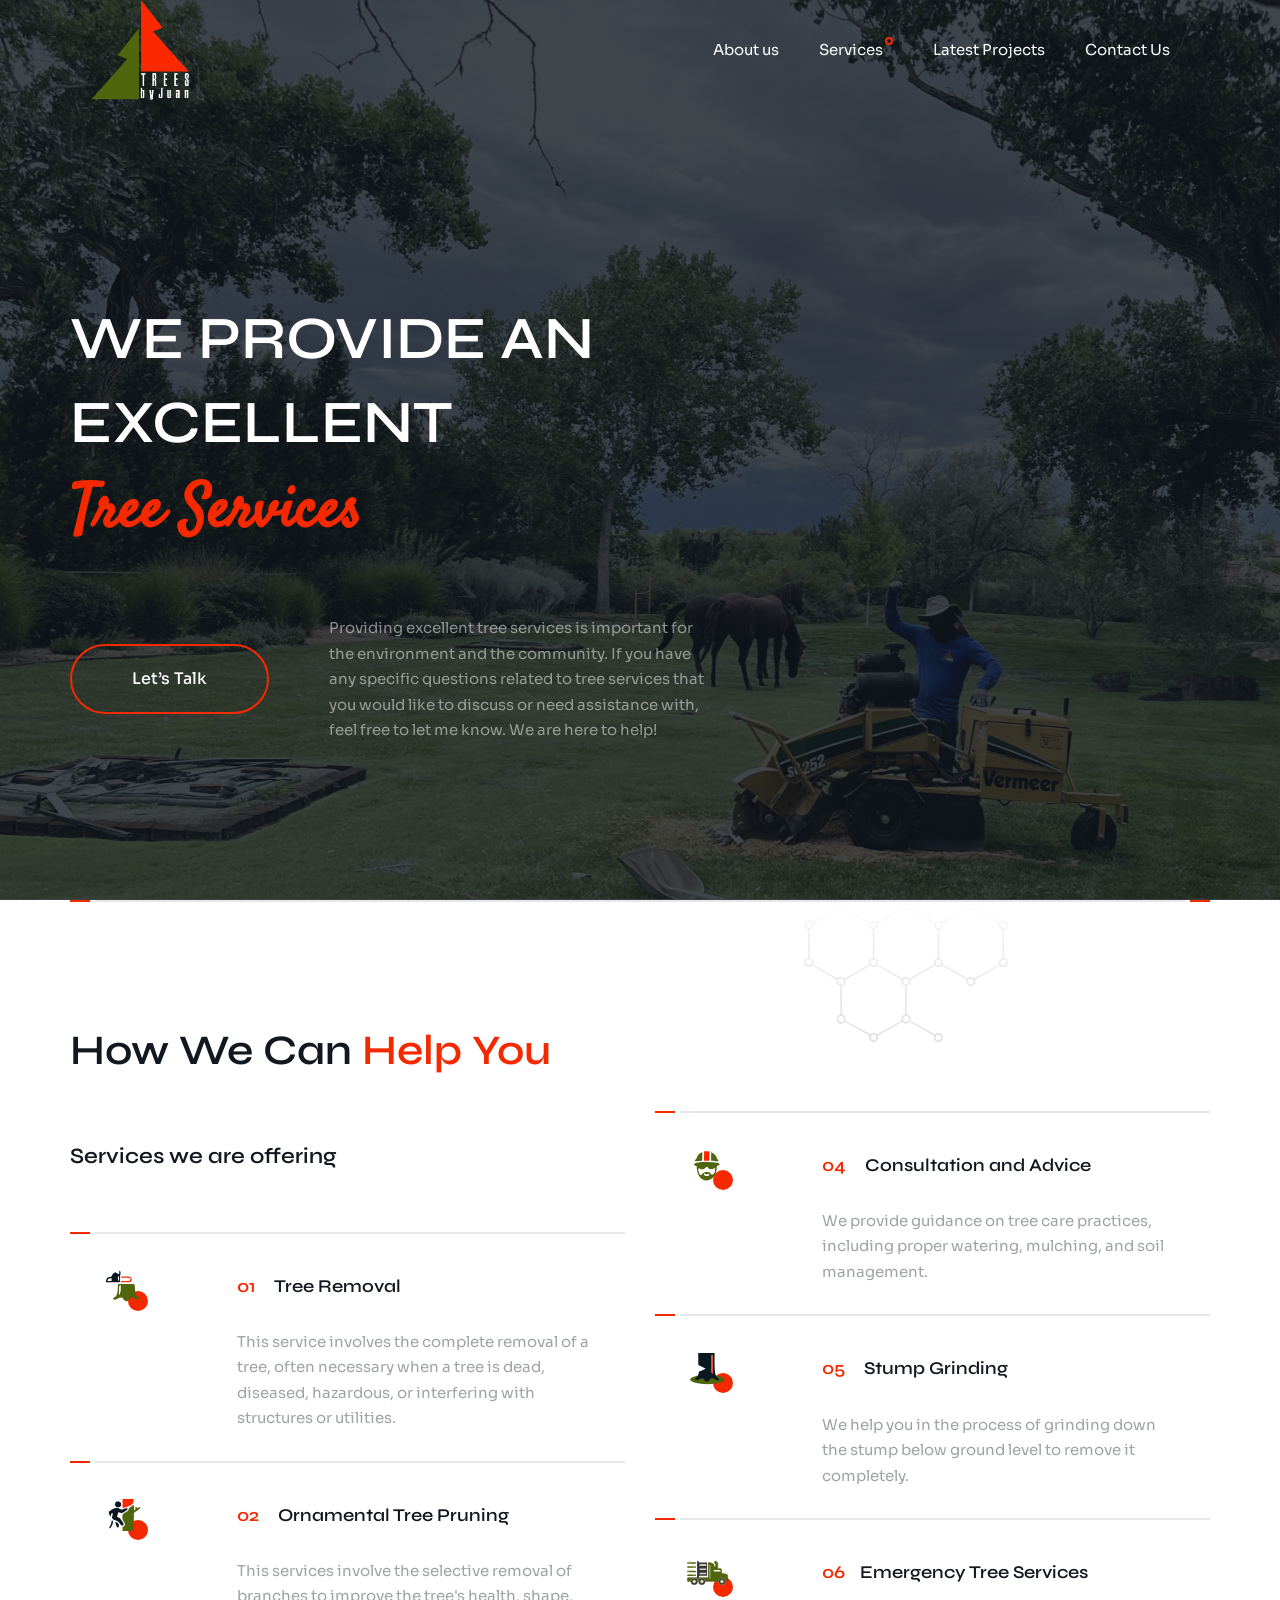
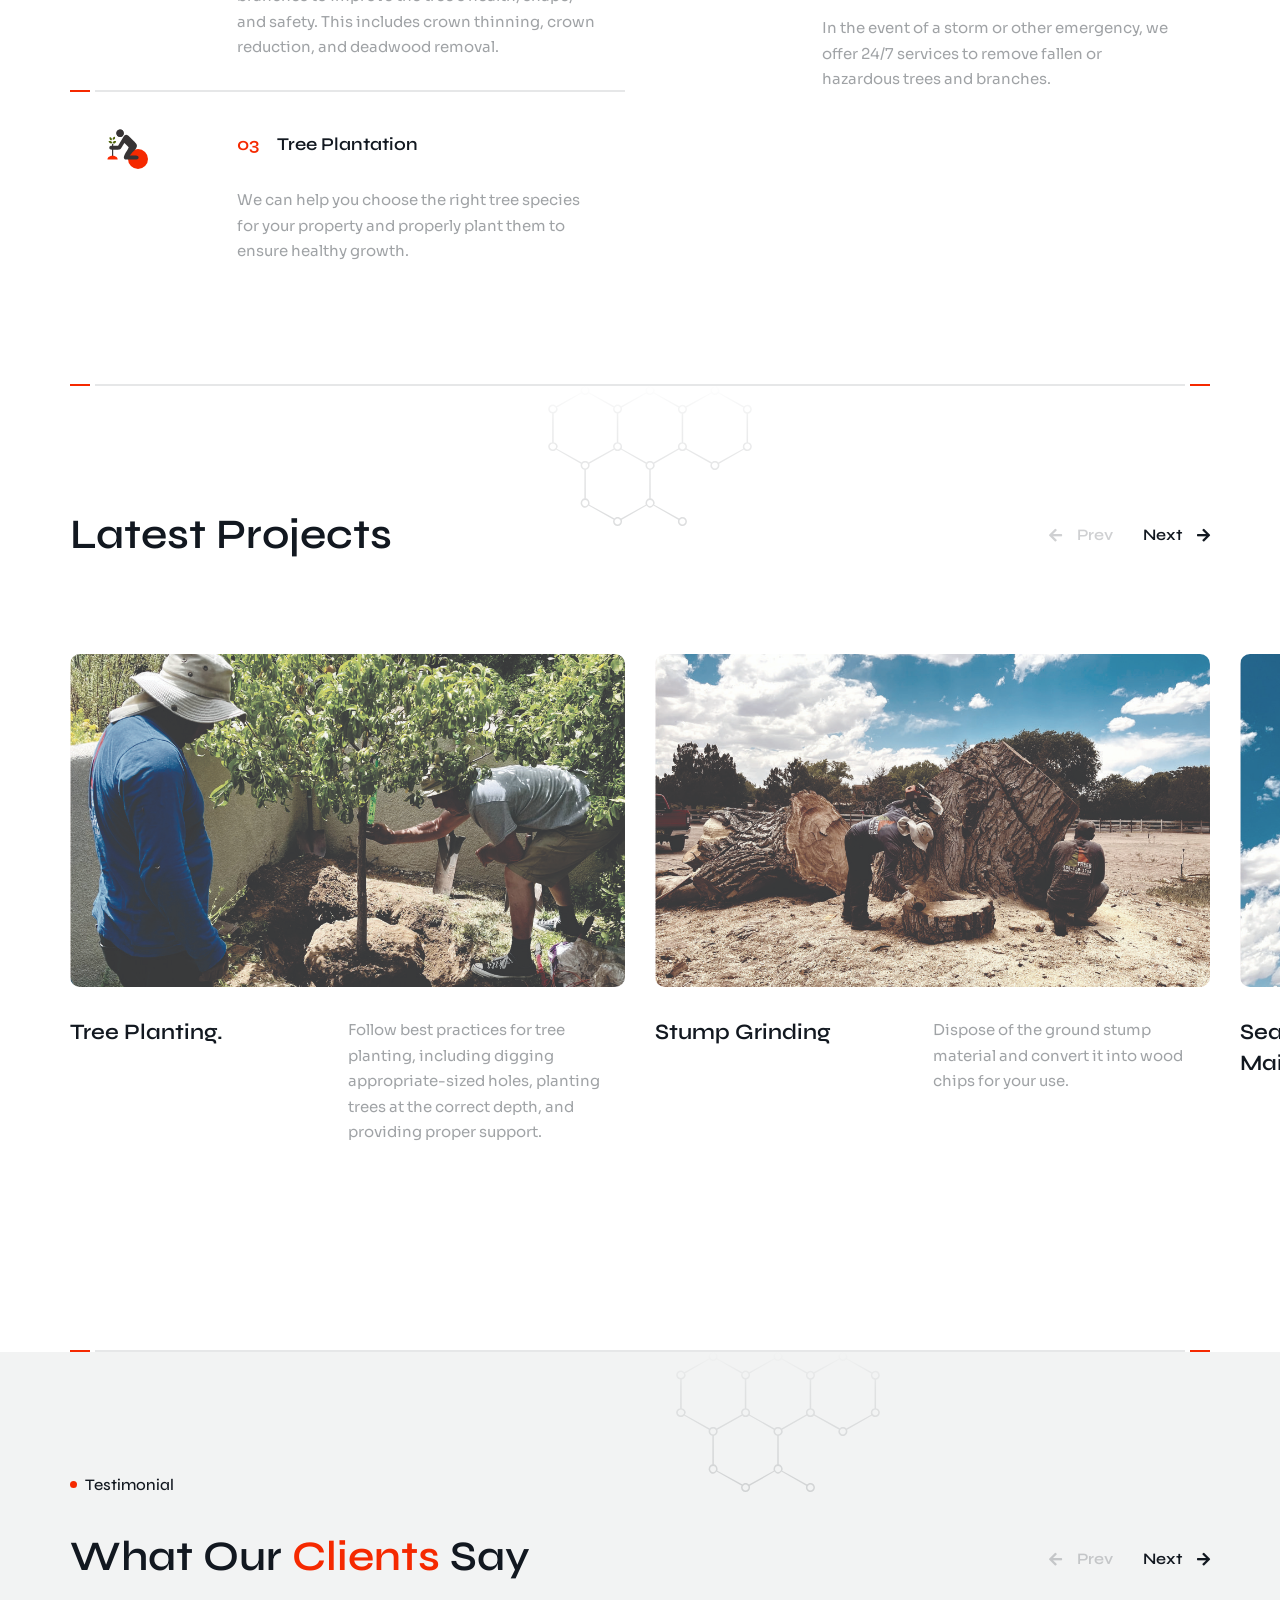
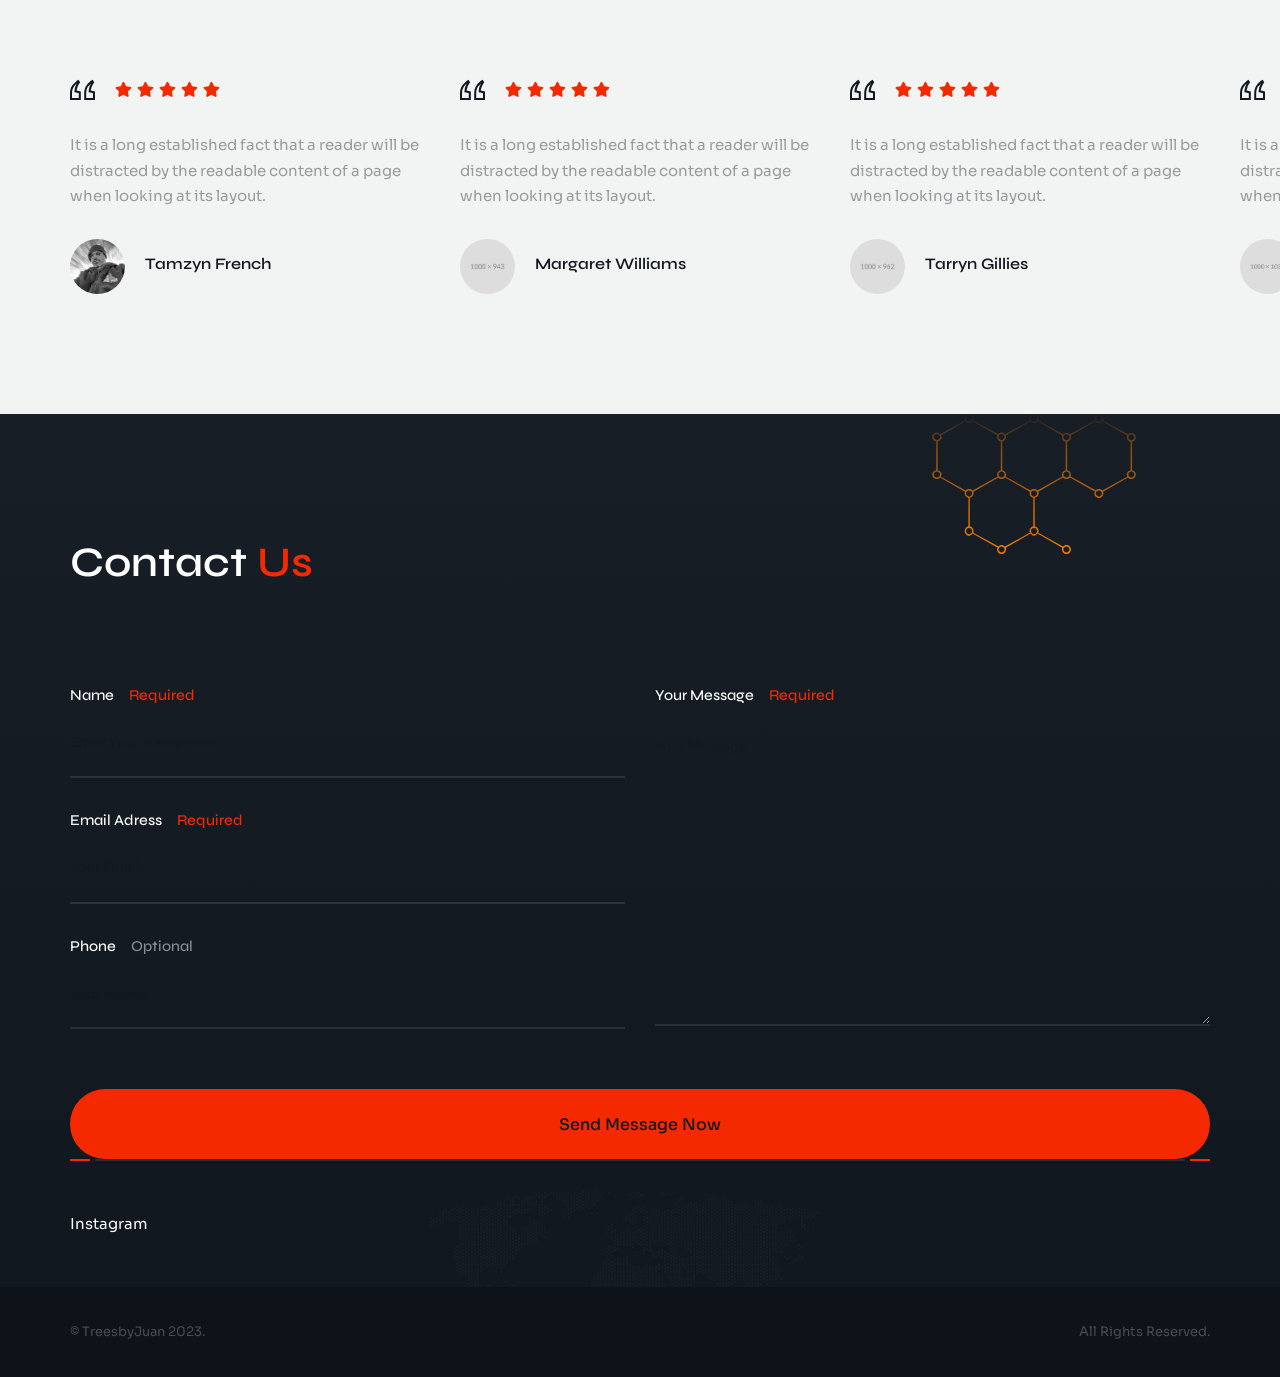
==== commit 8e426908: "remove check box in the form" ====
--- a/index.html
+++ b/index.html
@@ -950,7 +950,7 @@
                                 </label>
                                 <p class="mil-text-sm mil-light-soft">up to 20MB</p>
                             </div> -->
-                            <p class="mil-text-sm mil-light-soft mil-mb-15">We will process your personal information in accordance with our Privacy Policy.</p>
+                            <!-- <p class="mil-text-sm mil-light-soft mil-mb-15">We will process your personal information in accordance with our Privacy Policy.</p> -->
 
                             <!-- <div class="mil-checbox-frame mil-mb-60">
                                 <input class="mil-checkbox" id="checkbox-1" type="checkbox" name="agree" value="1" required>
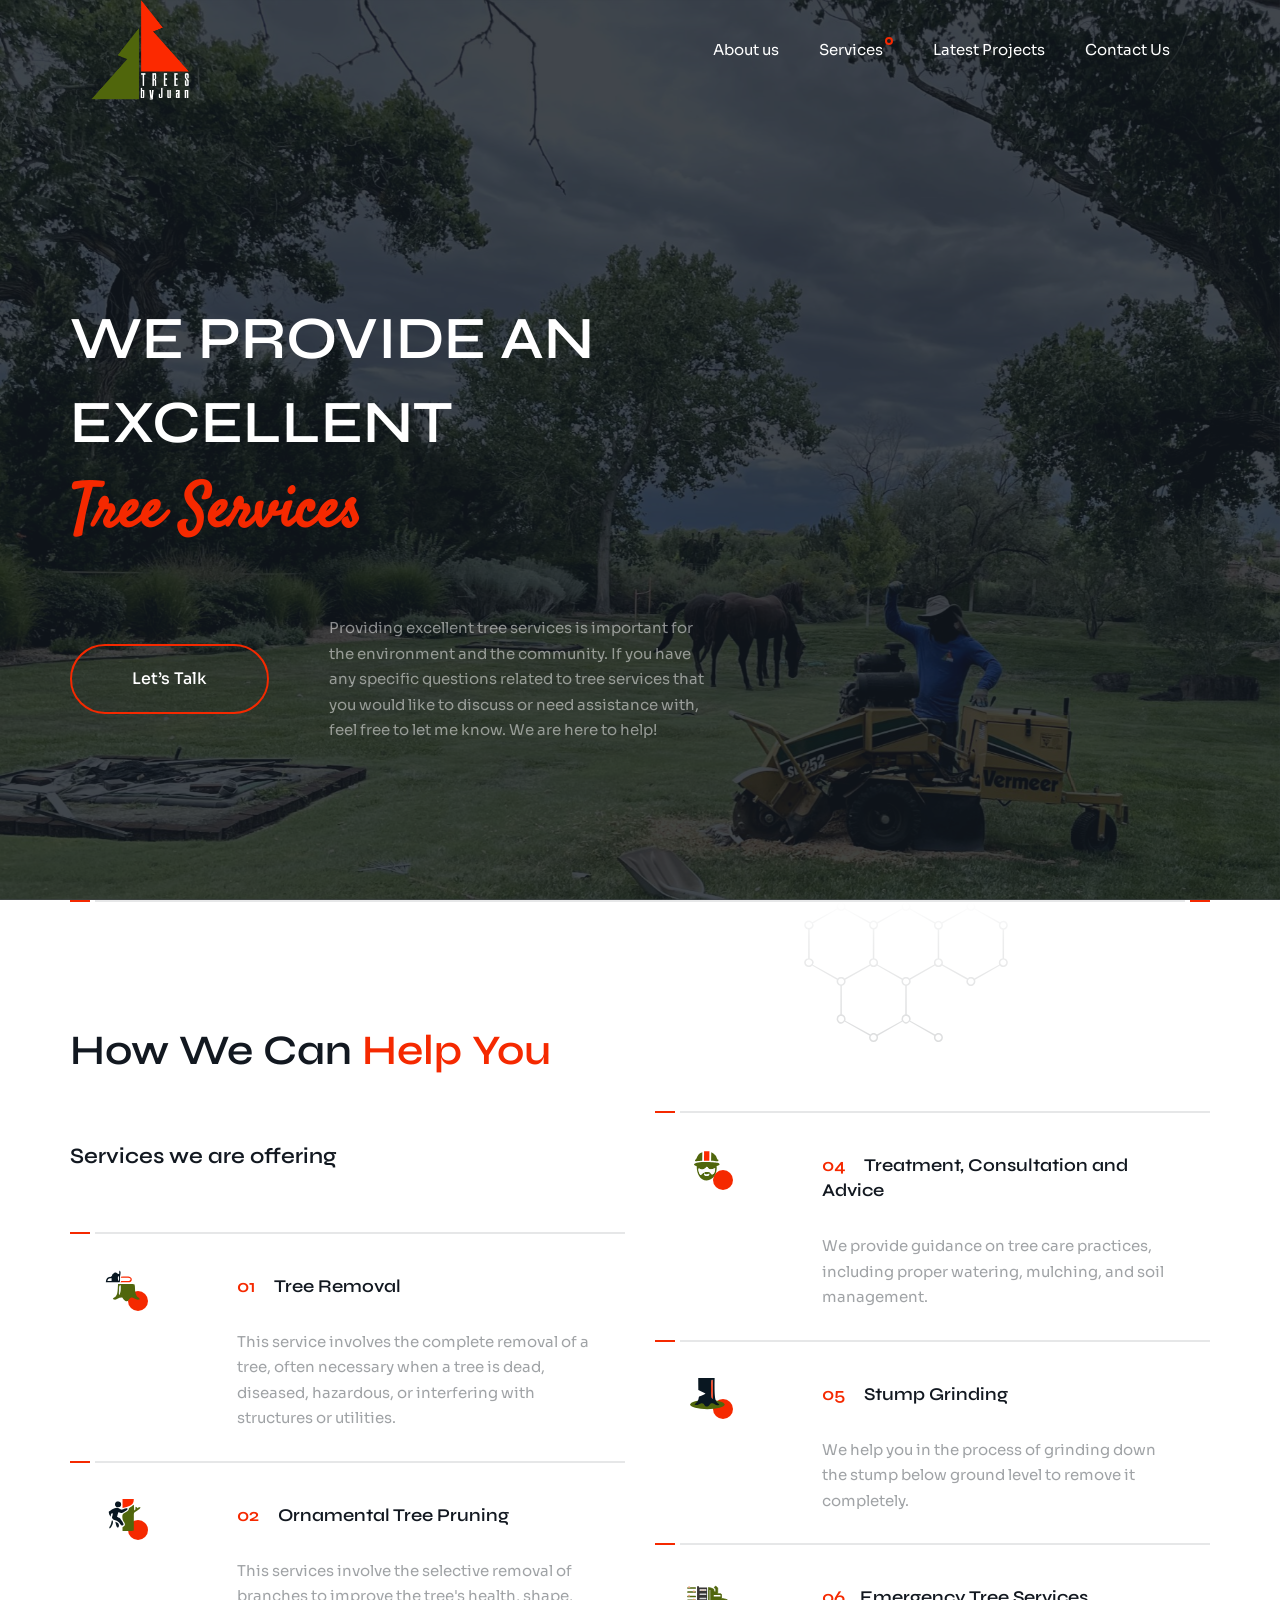
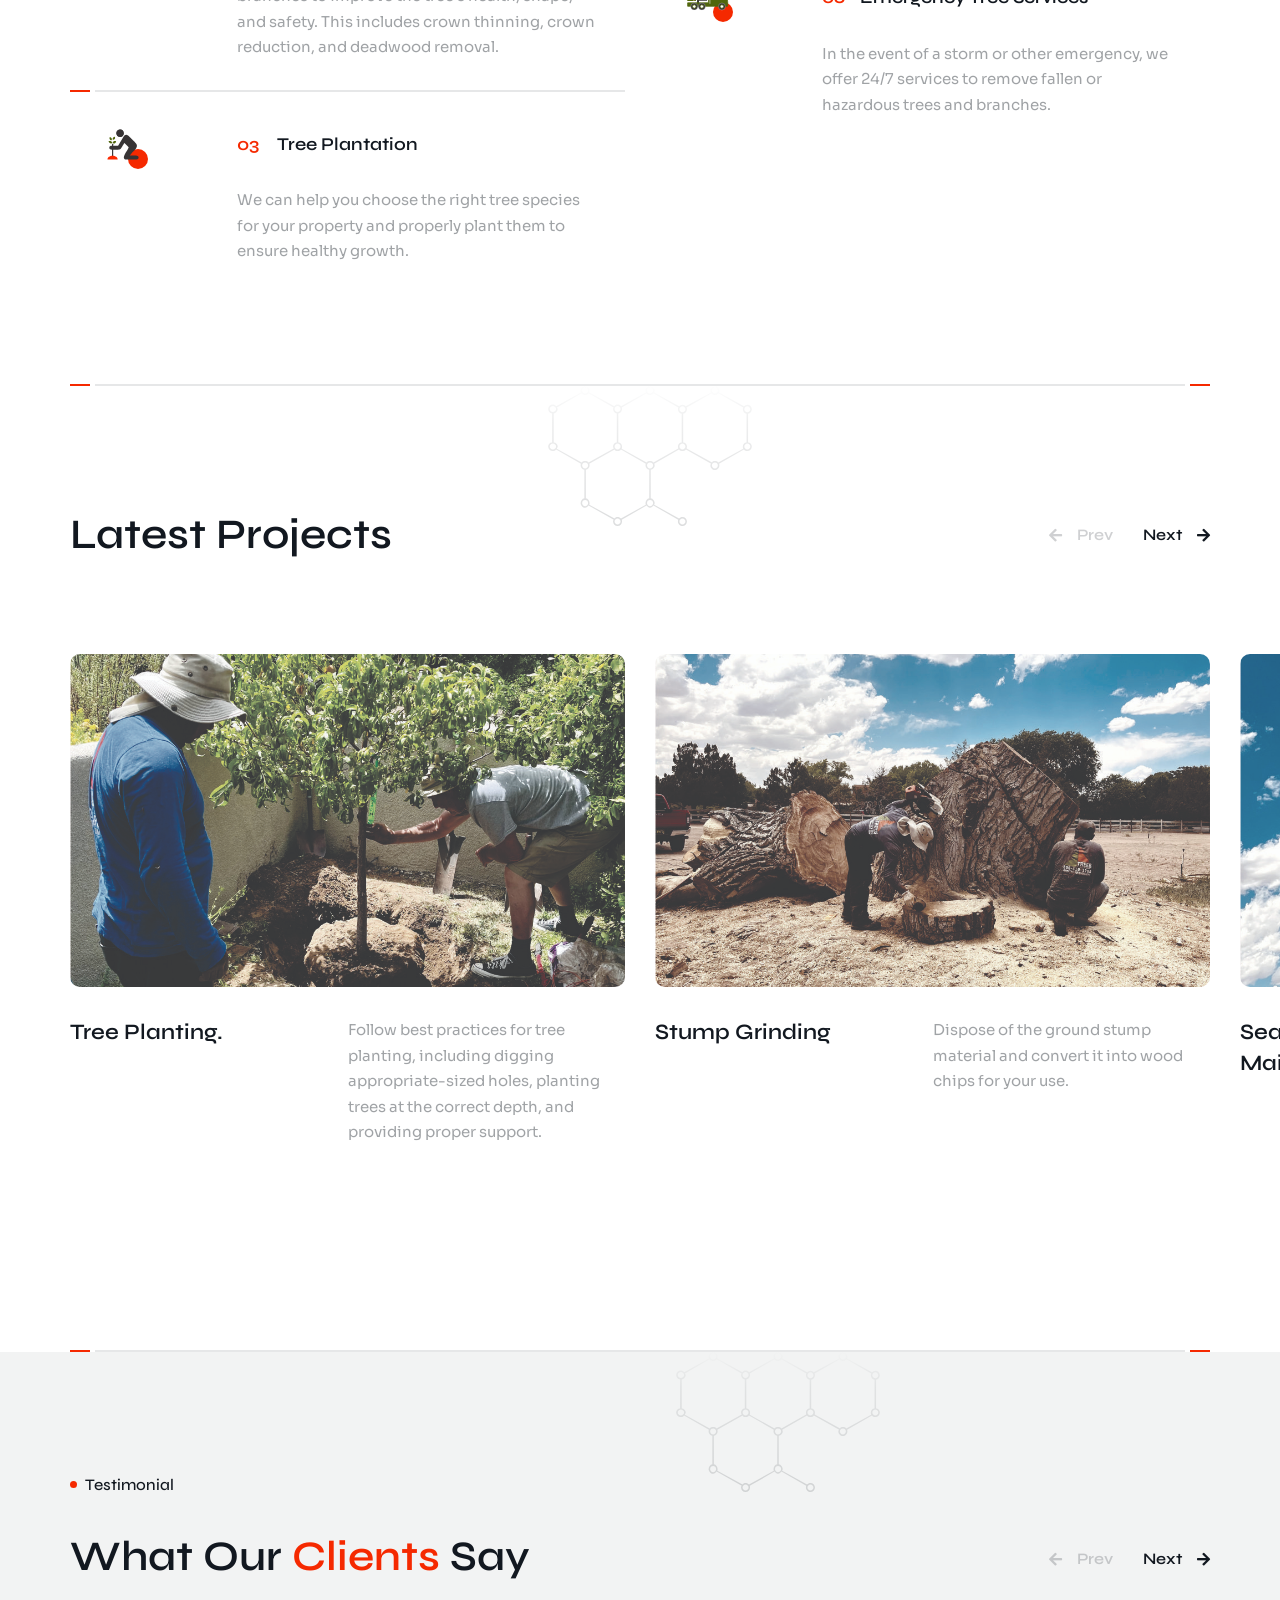
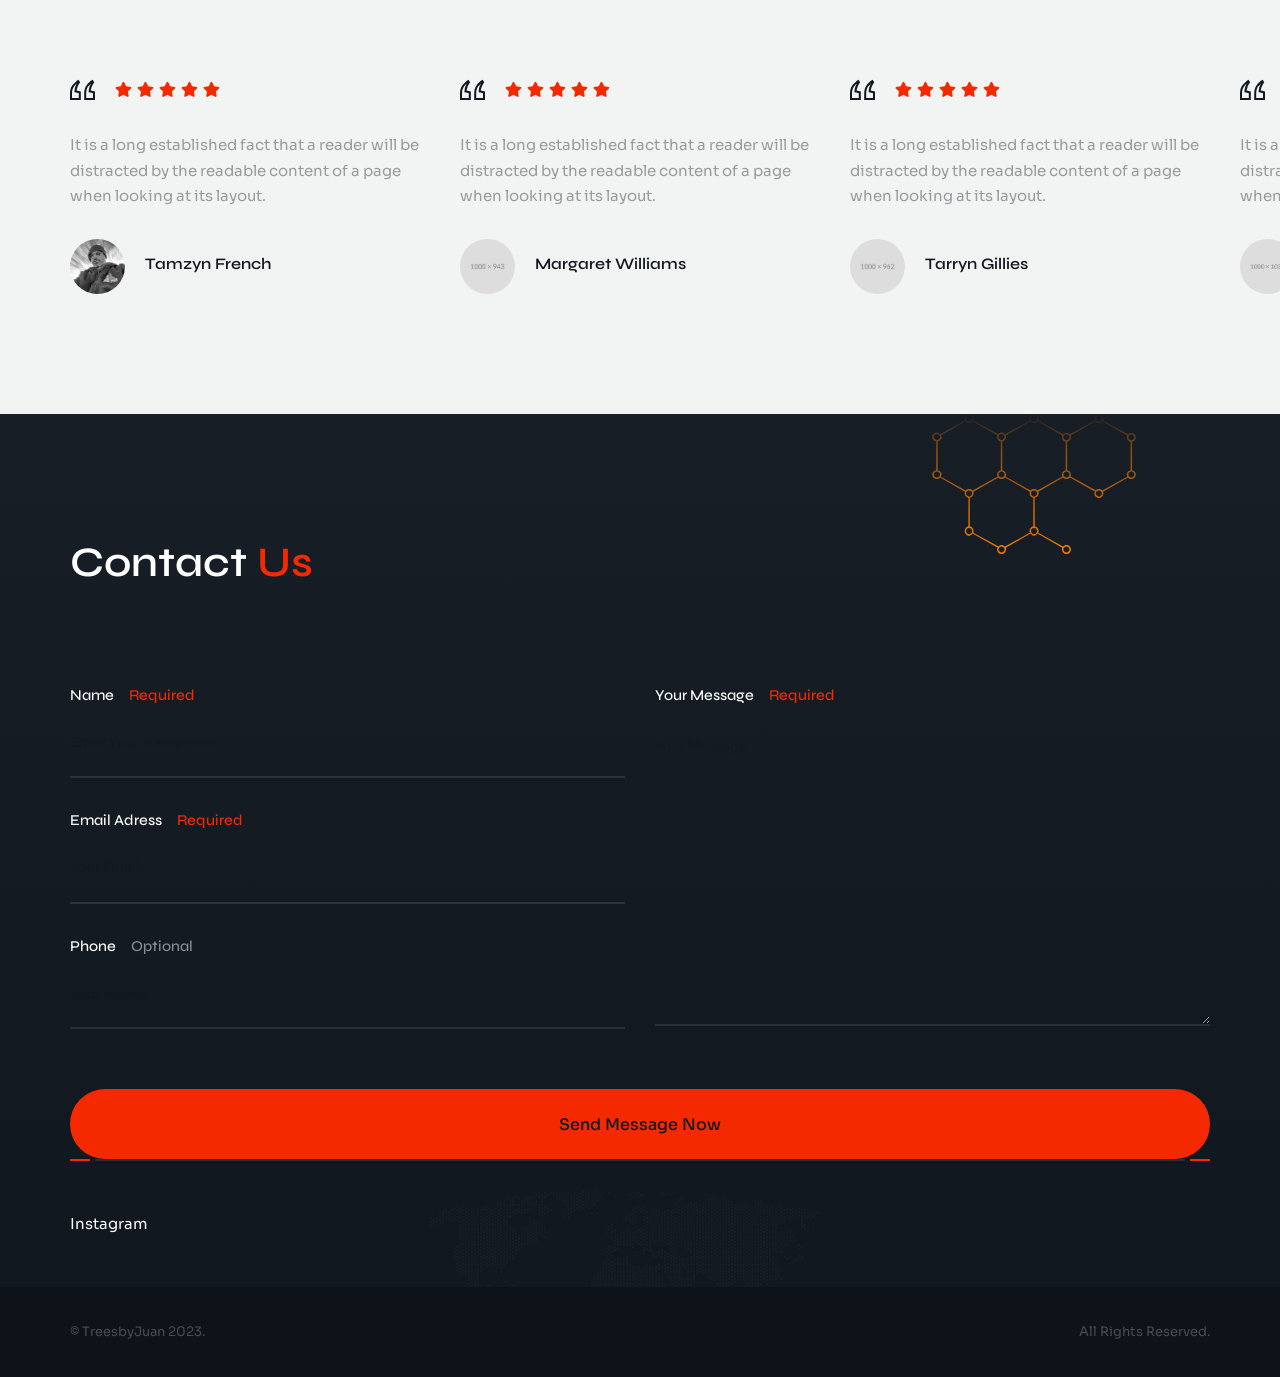
==== commit b65d344a: "Adicion de la palabrav treatment" ====
--- a/index.html
+++ b/index.html
@@ -263,7 +263,7 @@
                                 </div>
                             </div>
                             <div class="mil-service-text">
-                                <h5 class="mil-mb-30"><span class="mil-accent">04</span> Consultation and Advice</h5>
+                                <h5 class="mil-mb-30"><span class="mil-accent">04</span> Treatment, Consultation and Advice</h5>
                                 <p>We provide guidance on tree care practices, including proper watering, mulching, and soil management.</p>
                             </div>
                         </div>
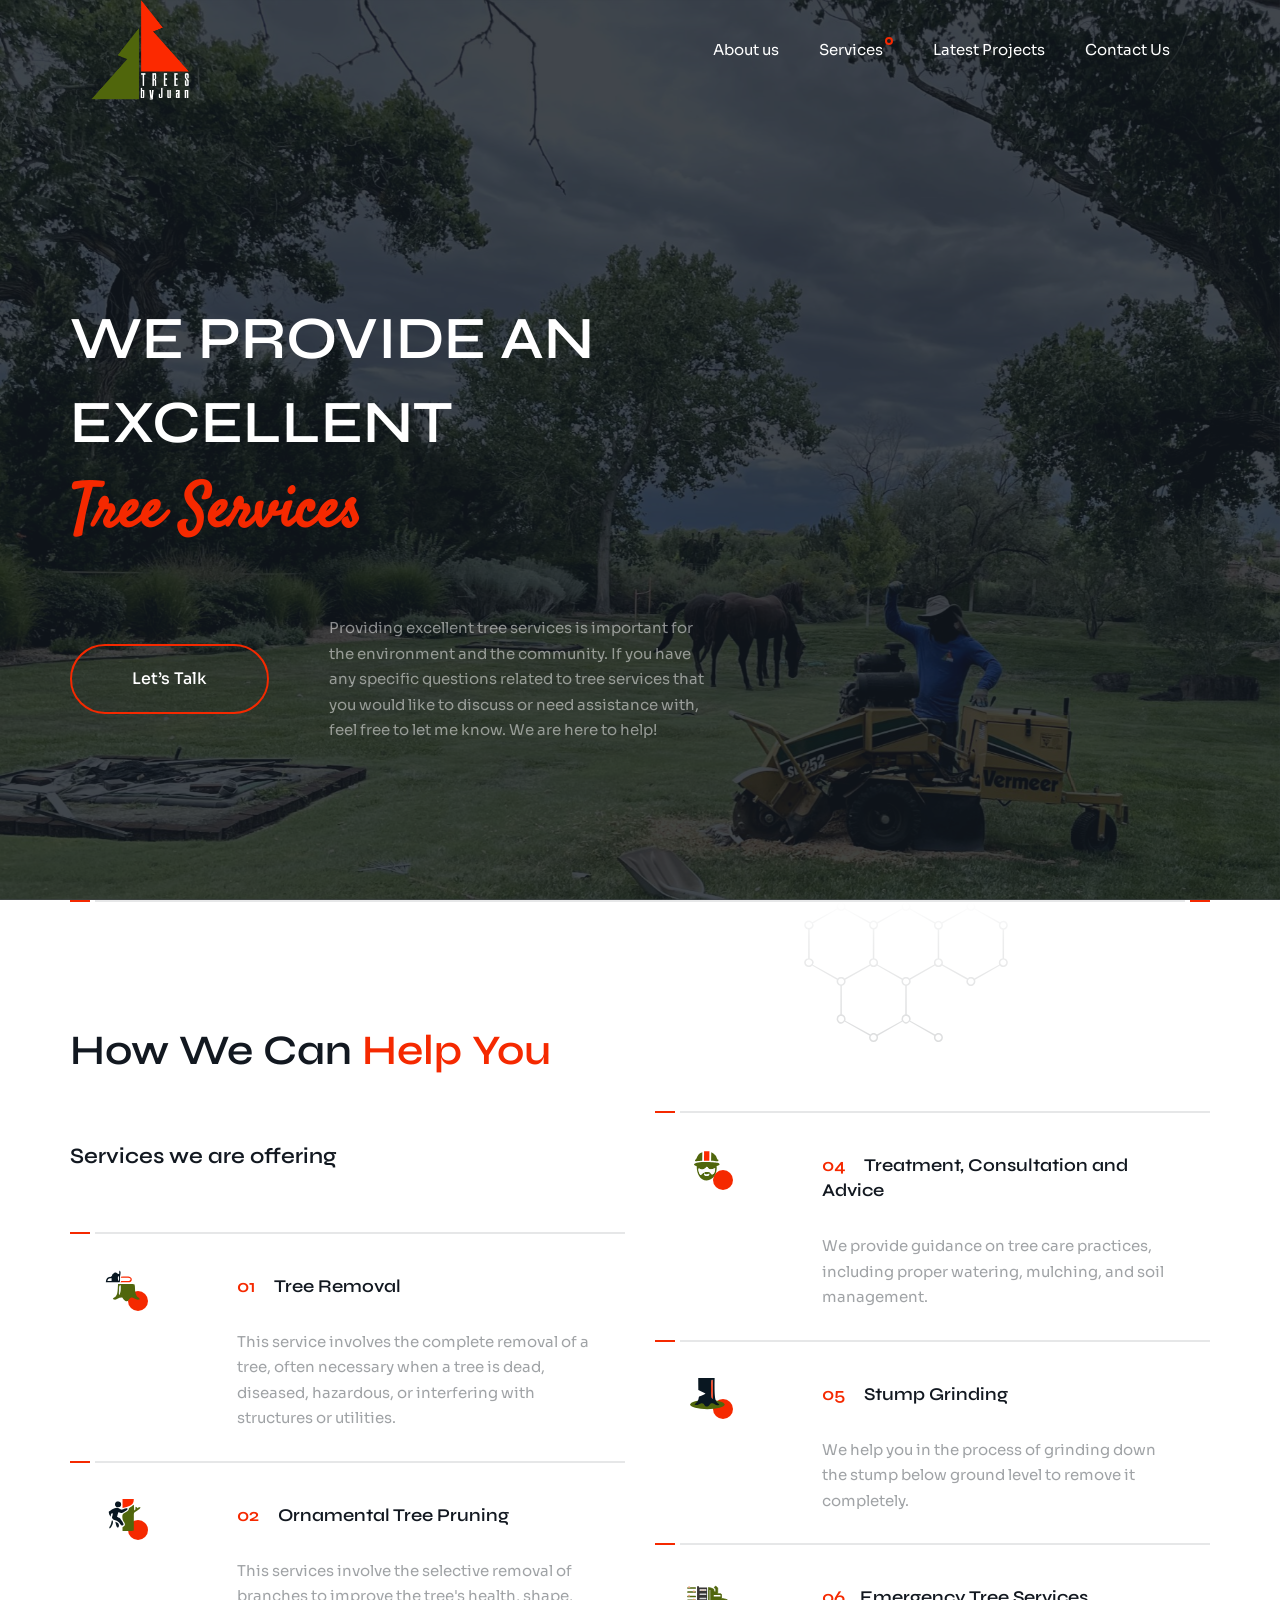
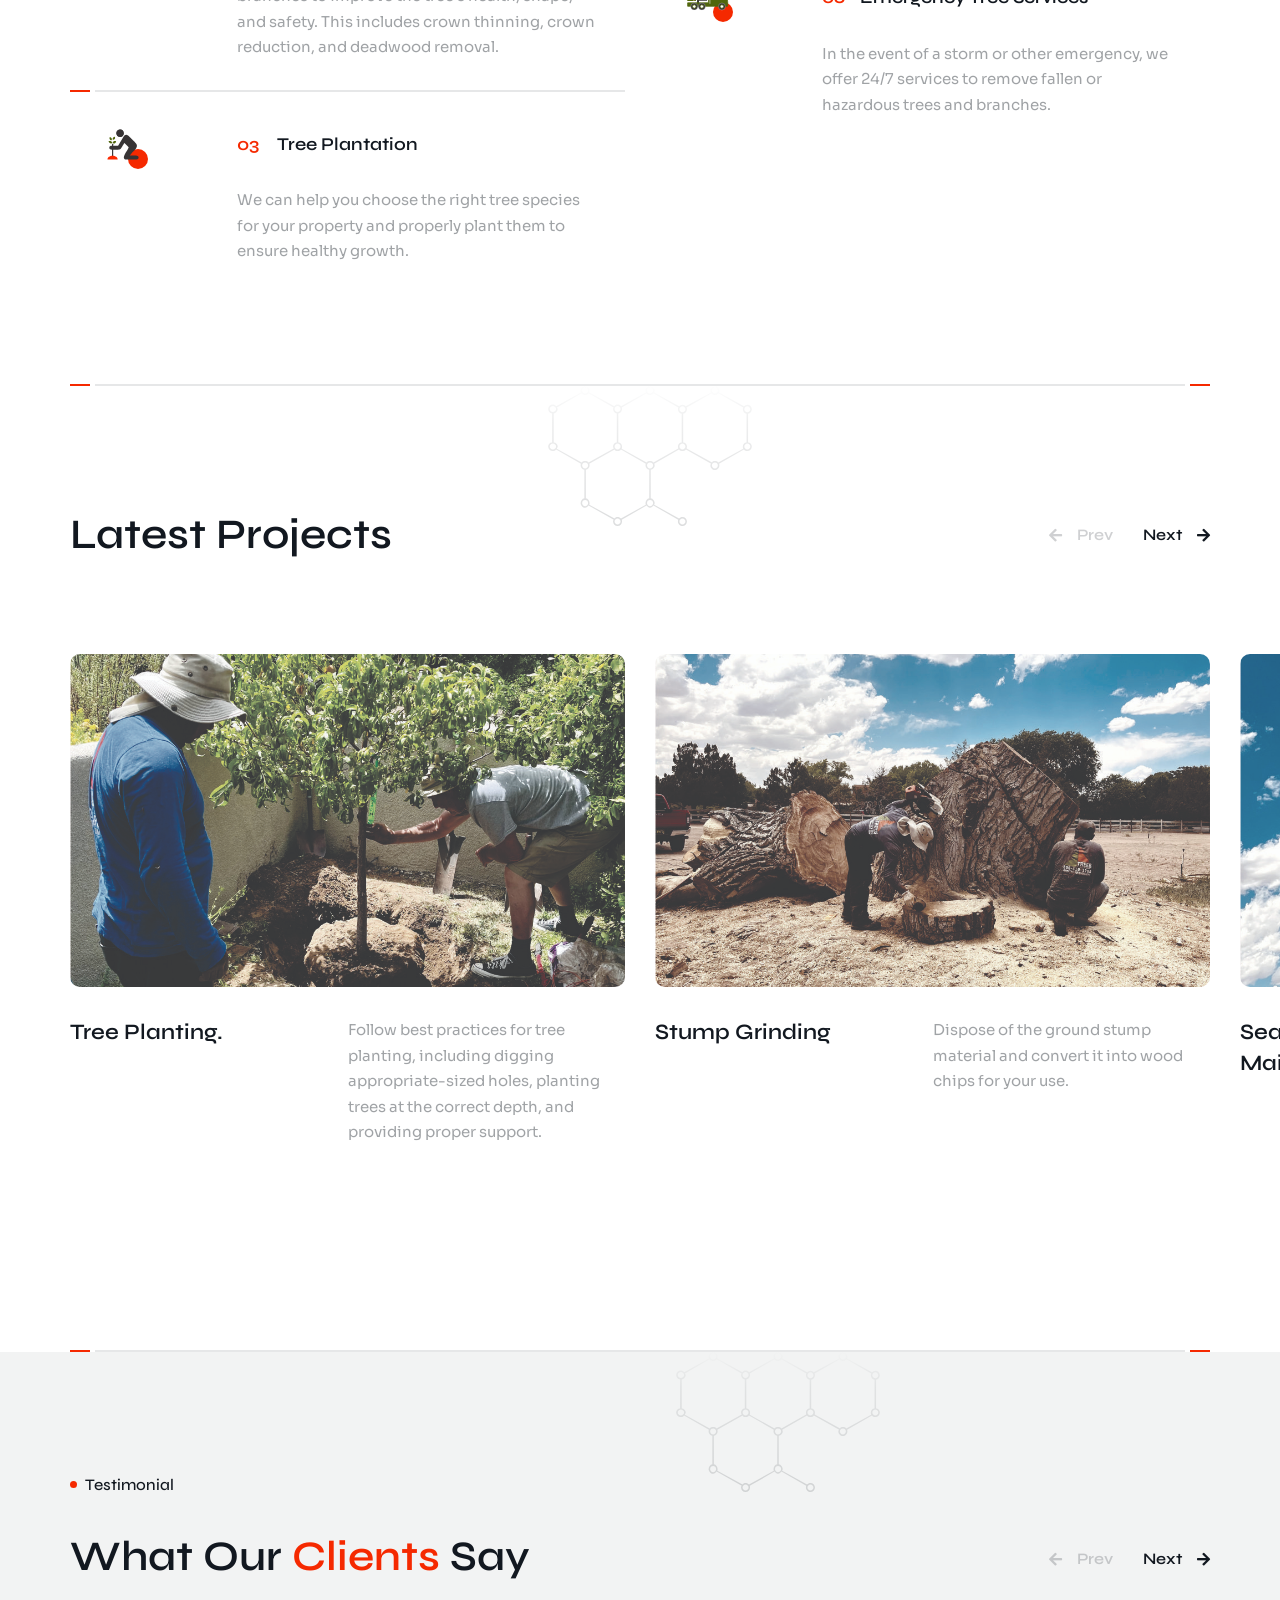
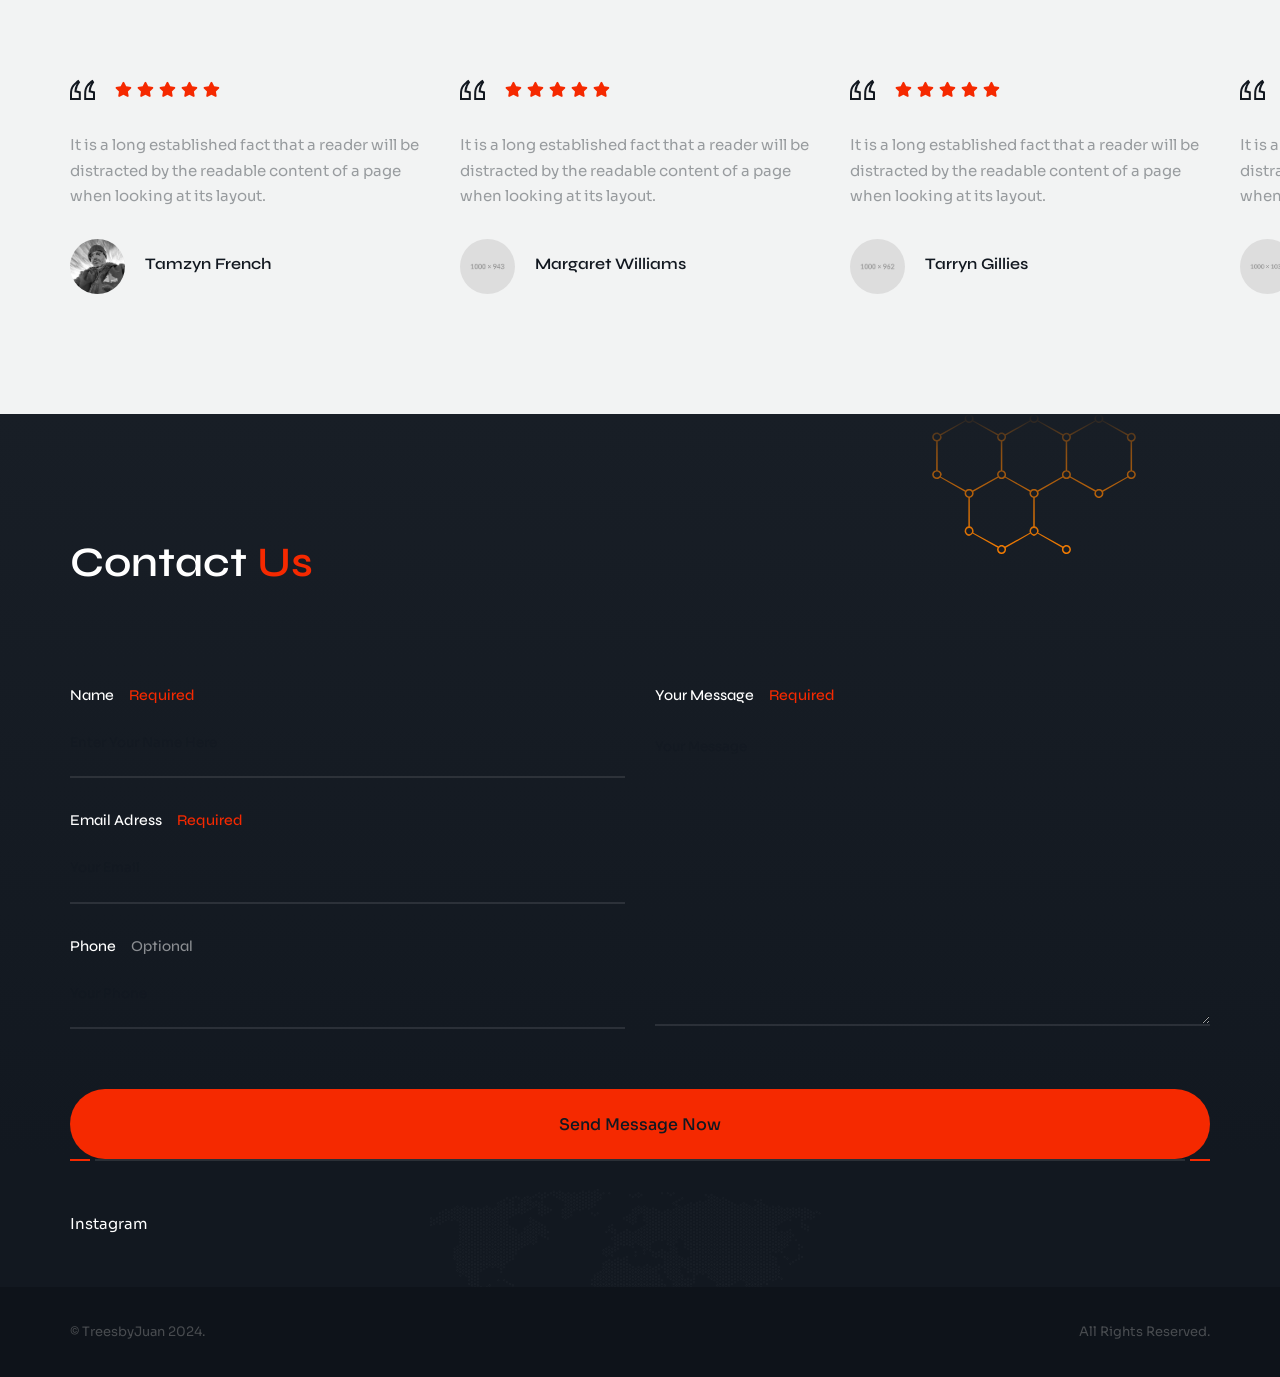
==== commit a4310d8d: "update of year" ====
--- a/index.html
+++ b/index.html
@@ -923,7 +923,7 @@
                 <!-- id="formFeedback"  -->
                 <form
                  
-                    action="https://formspree.io/f/xqkrzygn"
+                    action="https://formspree.io/f/mgegeyqa"
                     method="POST"
                 >
                     <div class="row">
@@ -1072,7 +1072,7 @@
             </div>
             <div class="mil-footer-bottom">
                 <div class="container">
-                    <p class="mil-text-sm mil-light">© TreesbyJuan 2023.</p>
+                    <p class="mil-text-sm mil-light">© TreesbyJuan 2024.</p>
                     <p class="mil-text-sm mil-light">All Rights Reserved.</p>
                 </div>
             </div>
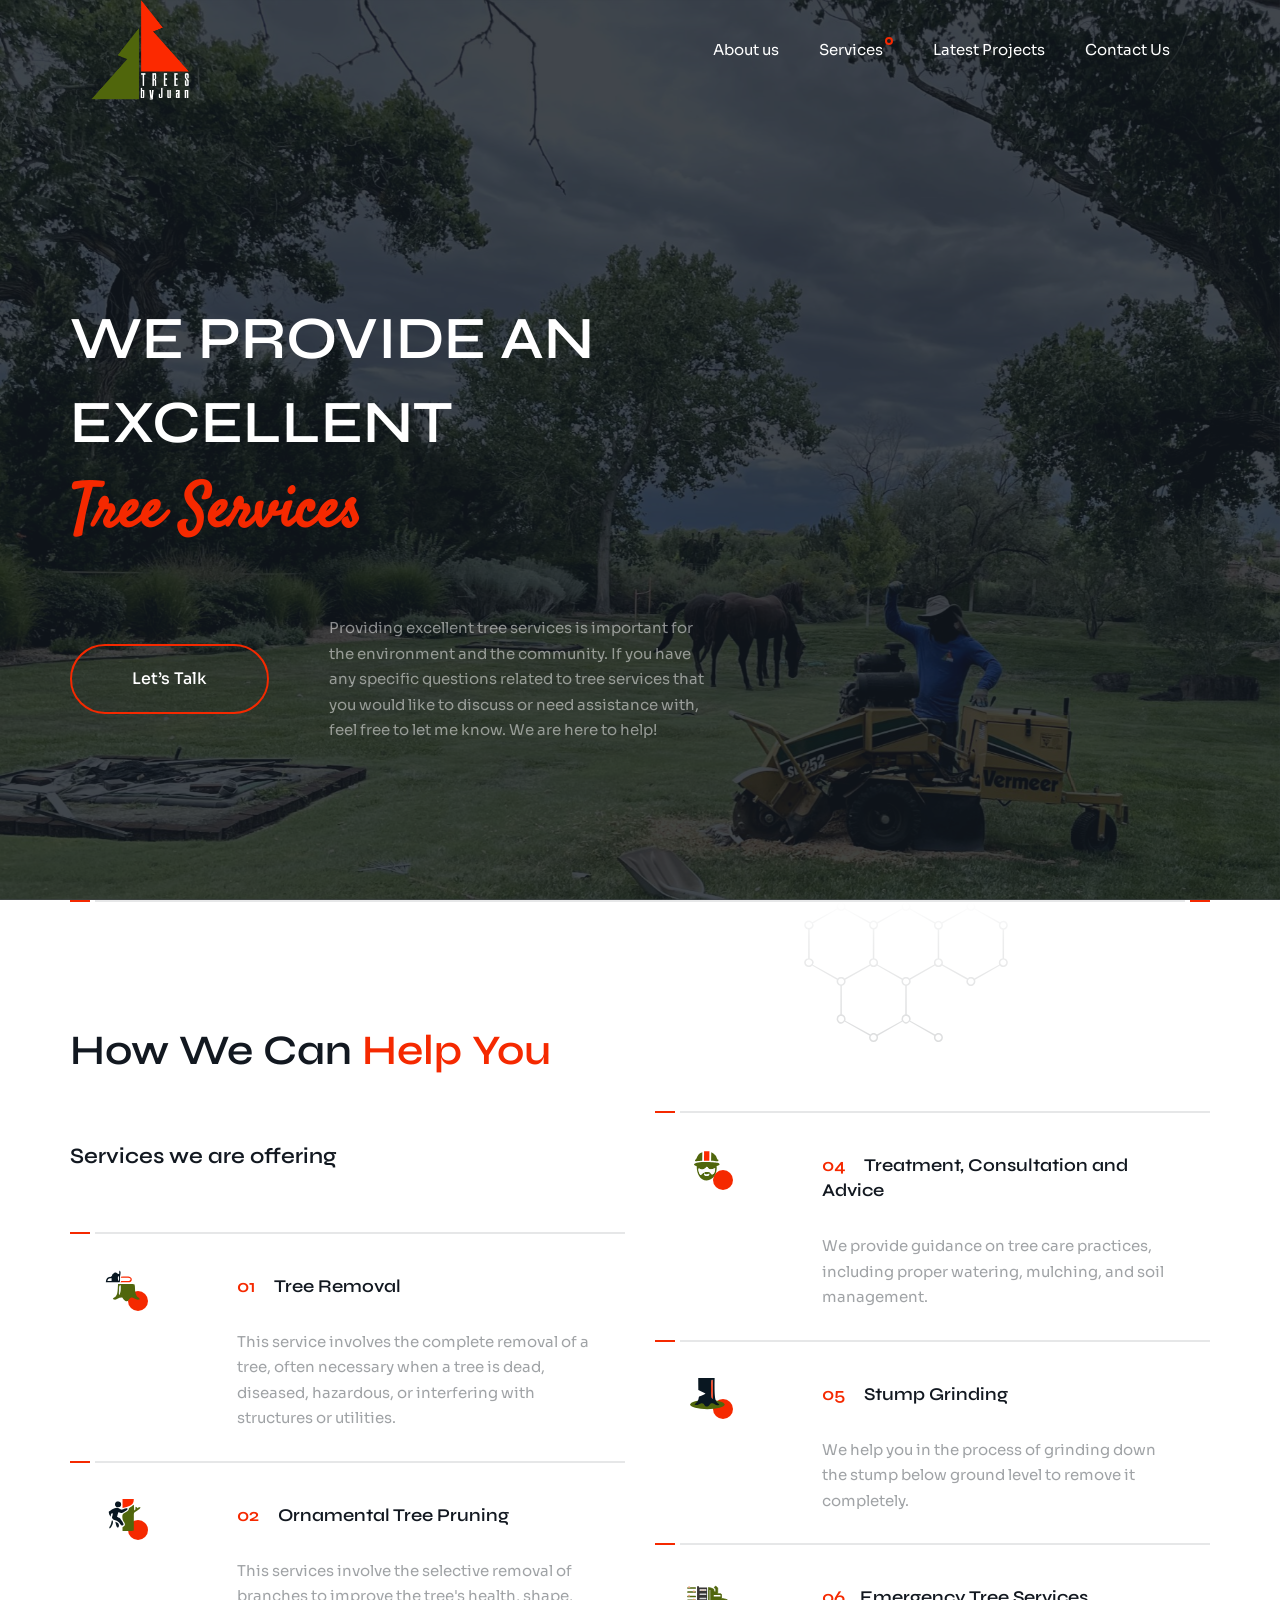
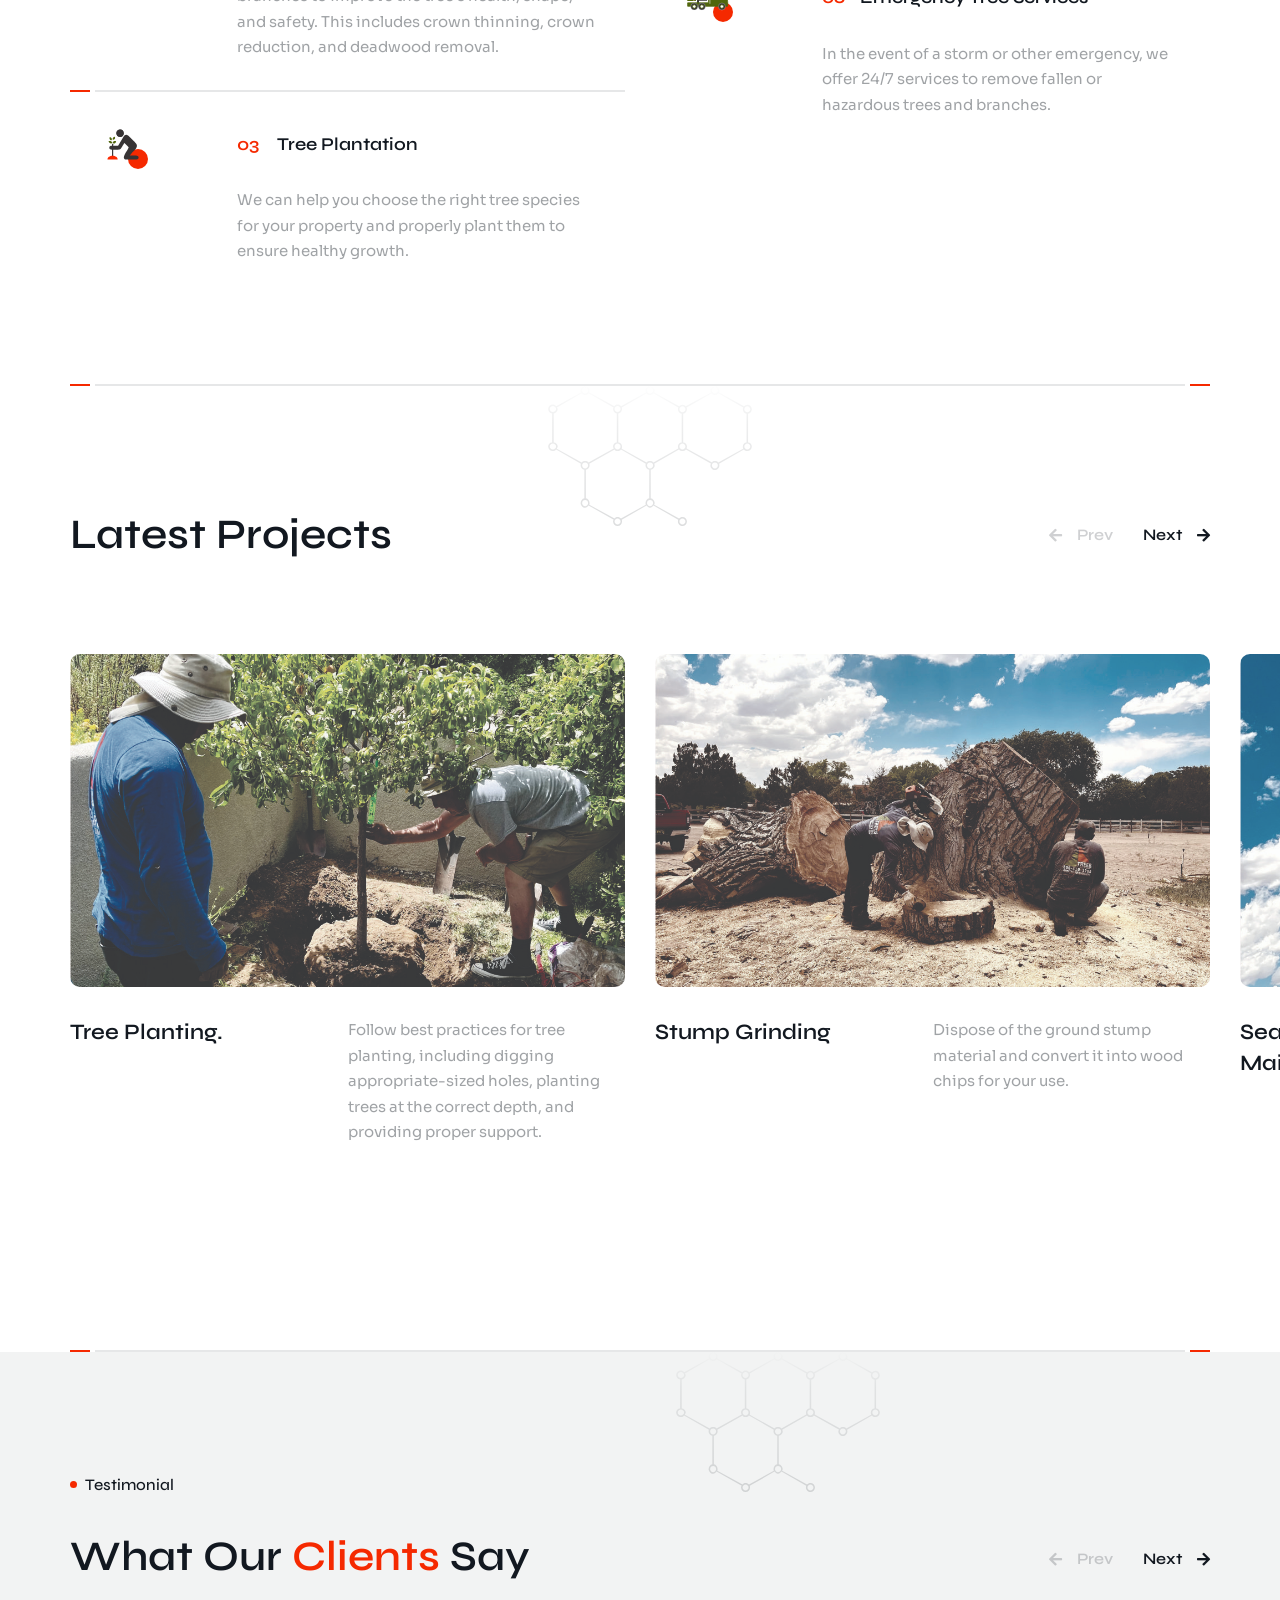
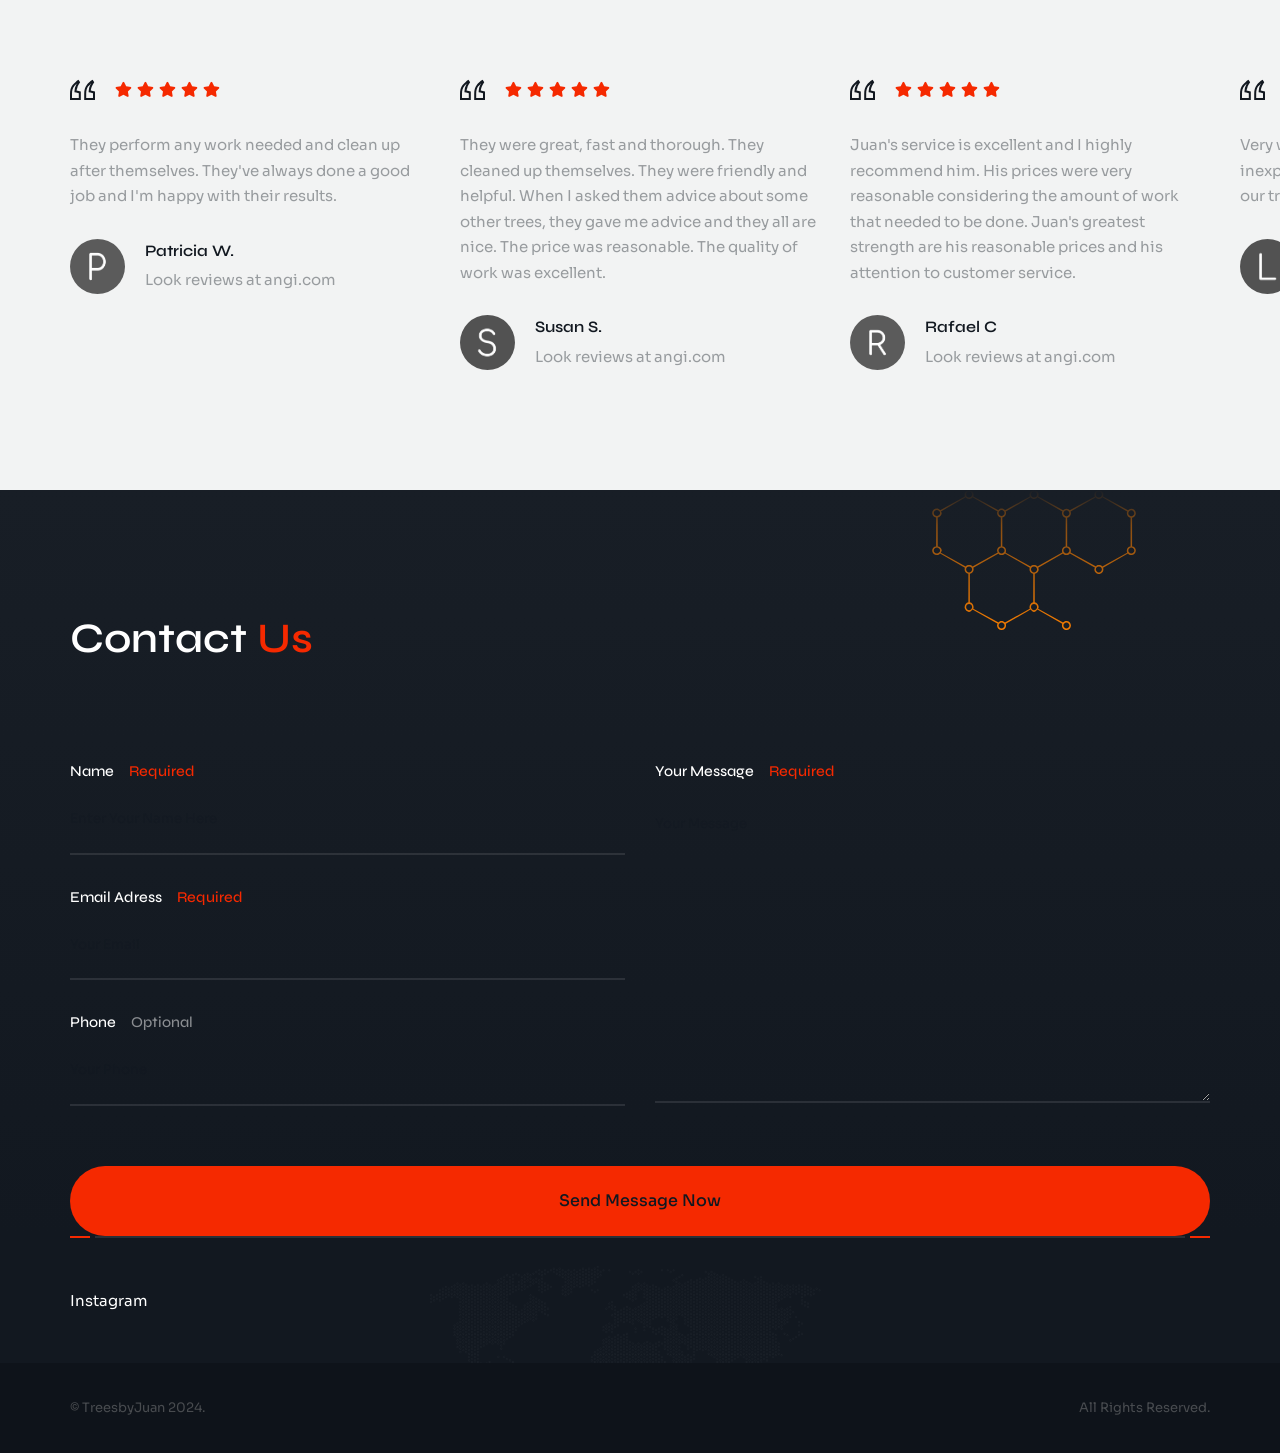
==== commit cd64b4e9: "update testimonials" ====
--- a/index.html
+++ b/index.html
@@ -801,18 +801,97 @@
                                         <li><i class="fas fa-star"></i></li>
                                     </ul>
                                 </div>
-                                <p class="mil-mb-30">It is a long established fact that a reader will be distracted by the readable content of a page when looking at its layout.</p>
+                                <p class="mil-mb-30">They perform any work needed and clean up after themselves. They've always done a good job and I'm happy with their results.</p>
                                 <div class="mil-author">
-                                    <img src="template/img/faces/1.jpg" alt="Customer">
+                                    <img src="template/img/faces/2.jpg" alt="Customer">
                                     <div class="mil-name">
-                                        <h6 class="mil-mb-5">Tamzyn French</h6>
+                                        <h6 class="mil-mb-5">Patricia W.</h6>
                                         <!-- <span class="mil-text-sm">Agency Design</span> -->
+                                        <a href="https://www.angi.com/companylist/us/nm/albuquerque/juan-hernandez-tree-care-reviews-2334405.htm" target="_blank">Look reviews at angi.com</a>
+                                    
                                     </div>
                                 </div>
                             </div>
 
                         </div>
                         <div class="swiper-slide">
+
+                            <div class="mil-review">
+                                <div class="mil-stars mil-mb-30">
+                                    <img src="template/img/icons/sm/11.svg" alt="quote">
+                                    <ul>
+                                        <li><i class="fas fa-star"></i></li>
+                                        <li><i class="fas fa-star"></i></li>
+                                        <li><i class="fas fa-star"></i></li>
+                                        <li><i class="fas fa-star"></i></li>
+                                        <li><i class="fas fa-star"></i></li>
+                                    </ul>
+                                </div>
+                                <p class="mil-mb-30">They were great, fast and thorough. They cleaned up themselves. They were friendly and helpful. When I asked them advice about some other trees, they gave me advice and they all are nice. The price was reasonable. The quality of work was excellent.</p>
+                                <div class="mil-author">
+                                    <img src="template/img/faces/3.jpg" alt="Customer">
+                                    <div class="mil-name">
+                                        <h6 class="mil-mb-5">Susan S.</h6>
+                                        <!-- <span class="mil-text-sm">Agency Design</span> -->
+                                        <a href="https://www.angi.com/companylist/us/nm/albuquerque/juan-hernandez-tree-care-reviews-2334405.htm" target="_blank">Look reviews at angi.com</a>
+                                    </div>
+                                </div>
+                            </div>
+
+                        </div>
+                        <div class="swiper-slide">
+
+                            <div class="mil-review">
+                                <div class="mil-stars mil-mb-30">
+                                    <img src="template/img/icons/sm/11.svg" alt="quote">
+                                    <ul>
+                                        <li><i class="fas fa-star"></i></li>
+                                        <li><i class="fas fa-star"></i></li>
+                                        <li><i class="fas fa-star"></i></li>
+                                        <li><i class="fas fa-star"></i></li>
+                                        <li><i class="fas fa-star"></i></li>
+                                    </ul>
+                                </div>
+                                <p class="mil-mb-30">Juan's service is excellent and I highly recommend him. His prices were very reasonable considering the amount of work that needed to be done. Juan's greatest strength are his reasonable prices and his attention to customer service.</p>
+                                <div class="mil-author">
+                                    <img src="template/img/faces/4.jpg" alt="Customer">
+                                    <div class="mil-name">
+                                        <h6 class="mil-mb-5">Rafael C</h6>
+                                        <!-- <span class="mil-text-sm">Agency Design</span> -->
+                                        <a href="https://www.angi.com/companylist/us/nm/albuquerque/juan-hernandez-tree-care-reviews-2334405.htm" target="_blank">Look reviews at angi.com</a>
+                                    
+                                    </div>
+                                </div>
+                            </div>
+
+                        </div>
+                        <div class="swiper-slide">
+
+                            <div class="mil-review">
+                                <div class="mil-stars mil-mb-30">
+                                    <img src="template/img/icons/sm/11.svg" alt="quote">
+                                    <ul>
+                                        <li><i class="fas fa-star"></i></li>
+                                        <li><i class="fas fa-star"></i></li>
+                                        <li><i class="fas fa-star"></i></li>
+                                        <li><i class="fas fa-star"></i></li>
+                                        <li><i class="fas fa-star"></i></li>
+                                    </ul>
+                                </div>
+                                <p class="mil-mb-30">Very well. Thorough estimate, and not inexpensive, but necessary if we want to keep our trees.</p>
+                                <div class="mil-author">
+                                    <img src="template/img/faces/5.jpg" alt="Customer">
+                                    <div class="mil-name">
+                                        <h6 class="mil-mb-5">Linnea H</h6>
+                                        <!-- <span class="mil-text-sm">Agency Design</span> -->
+                                        <a href="https://www.angi.com/companylist/us/nm/albuquerque/juan-hernandez-tree-care-reviews-2334405.htm" target="_blank">Look reviews at angi.com</a>
+                                    
+                                    </div>
+                                </div>
+                            </div>
+
+                        </div>
+                        <!-- <div class="swiper-slide">
 
                             <div class="mil-review">
                                 <div class="mil-stars mil-mb-30">
@@ -830,84 +909,12 @@
                                     <img src="template/img/faces/2.jpg" alt="Customer">
                                     <div class="mil-name">
                                         <h6 class="mil-mb-5">Margaret Williams</h6>
-                                        <!-- <span class="mil-text-sm">Agency Design</span> -->
-                                    </div>
-                                </div>
-                            </div>
-
-                        </div>
-                        <div class="swiper-slide">
-
-                            <div class="mil-review">
-                                <div class="mil-stars mil-mb-30">
-                                    <img src="template/img/icons/sm/11.svg" alt="quote">
-                                    <ul>
-                                        <li><i class="fas fa-star"></i></li>
-                                        <li><i class="fas fa-star"></i></li>
-                                        <li><i class="fas fa-star"></i></li>
-                                        <li><i class="fas fa-star"></i></li>
-                                        <li><i class="fas fa-star"></i></li>
-                                    </ul>
-                                </div>
-                                <p class="mil-mb-30">It is a long established fact that a reader will be distracted by the readable content of a page when looking at its layout.</p>
-                                <div class="mil-author">
-                                    <img src="template/img/faces/3.jpg" alt="Customer">
-                                    <div class="mil-name">
-                                        <h6 class="mil-mb-5">Tarryn Gillies</h6>
-                                        <!-- <span class="mil-text-sm">Agency Design</span> -->
-                                    </div>
-                                </div>
-                            </div>
-
-                        </div>
-                        <div class="swiper-slide">
-
-                            <div class="mil-review">
-                                <div class="mil-stars mil-mb-30">
-                                    <img src="template/img/icons/sm/11.svg" alt="quote">
-                                    <ul>
-                                        <li><i class="fas fa-star"></i></li>
-                                        <li><i class="fas fa-star"></i></li>
-                                        <li><i class="fas fa-star"></i></li>
-                                        <li><i class="fas fa-star"></i></li>
-                                        <li><i class="fas fa-star"></i></li>
-                                    </ul>
-                                </div>
-                                <p class="mil-mb-30">It is a long established fact that a reader will be distracted by the readable content of a page when looking at its layout.</p>
-                                <div class="mil-author">
-                                    <img src="template/img/faces/4.jpg" alt="Customer">
-                                    <div class="mil-name">
-                                        <h6 class="mil-mb-5">Tamzyn French</h6>
-                                        <!-- <span class="mil-text-sm">Agency Design</span> -->
-                                    </div>
-                                </div>
-                            </div>
-
-                        </div>
-                        <div class="swiper-slide">
-
-                            <div class="mil-review">
-                                <div class="mil-stars mil-mb-30">
-                                    <img src="template/img/icons/sm/11.svg" alt="quote">
-                                    <ul>
-                                        <li><i class="fas fa-star"></i></li>
-                                        <li><i class="fas fa-star"></i></li>
-                                        <li><i class="fas fa-star"></i></li>
-                                        <li><i class="fas fa-star"></i></li>
-                                        <li><i class="fas fa-star"></i></li>
-                                    </ul>
-                                </div>
-                                <p class="mil-mb-30">It is a long established fact that a reader will be distracted by the readable content of a page when looking at its layout.</p>
-                                <div class="mil-author">
-                                    <img src="template/img/faces/2.jpg" alt="Customer">
-                                    <div class="mil-name">
-                                        <h6 class="mil-mb-5">Margaret Williams</h6>
-                                        <!-- <span class="mil-text-sm">Agency Design</span> -->
-                                    </div>
-                                </div>
-                            </div>
-
-                        </div>
+                                       
+                                    </div>
+                                </div>
+                            </div>
+
+                        </div> -->
                     </div>
                 </div>
             </div>
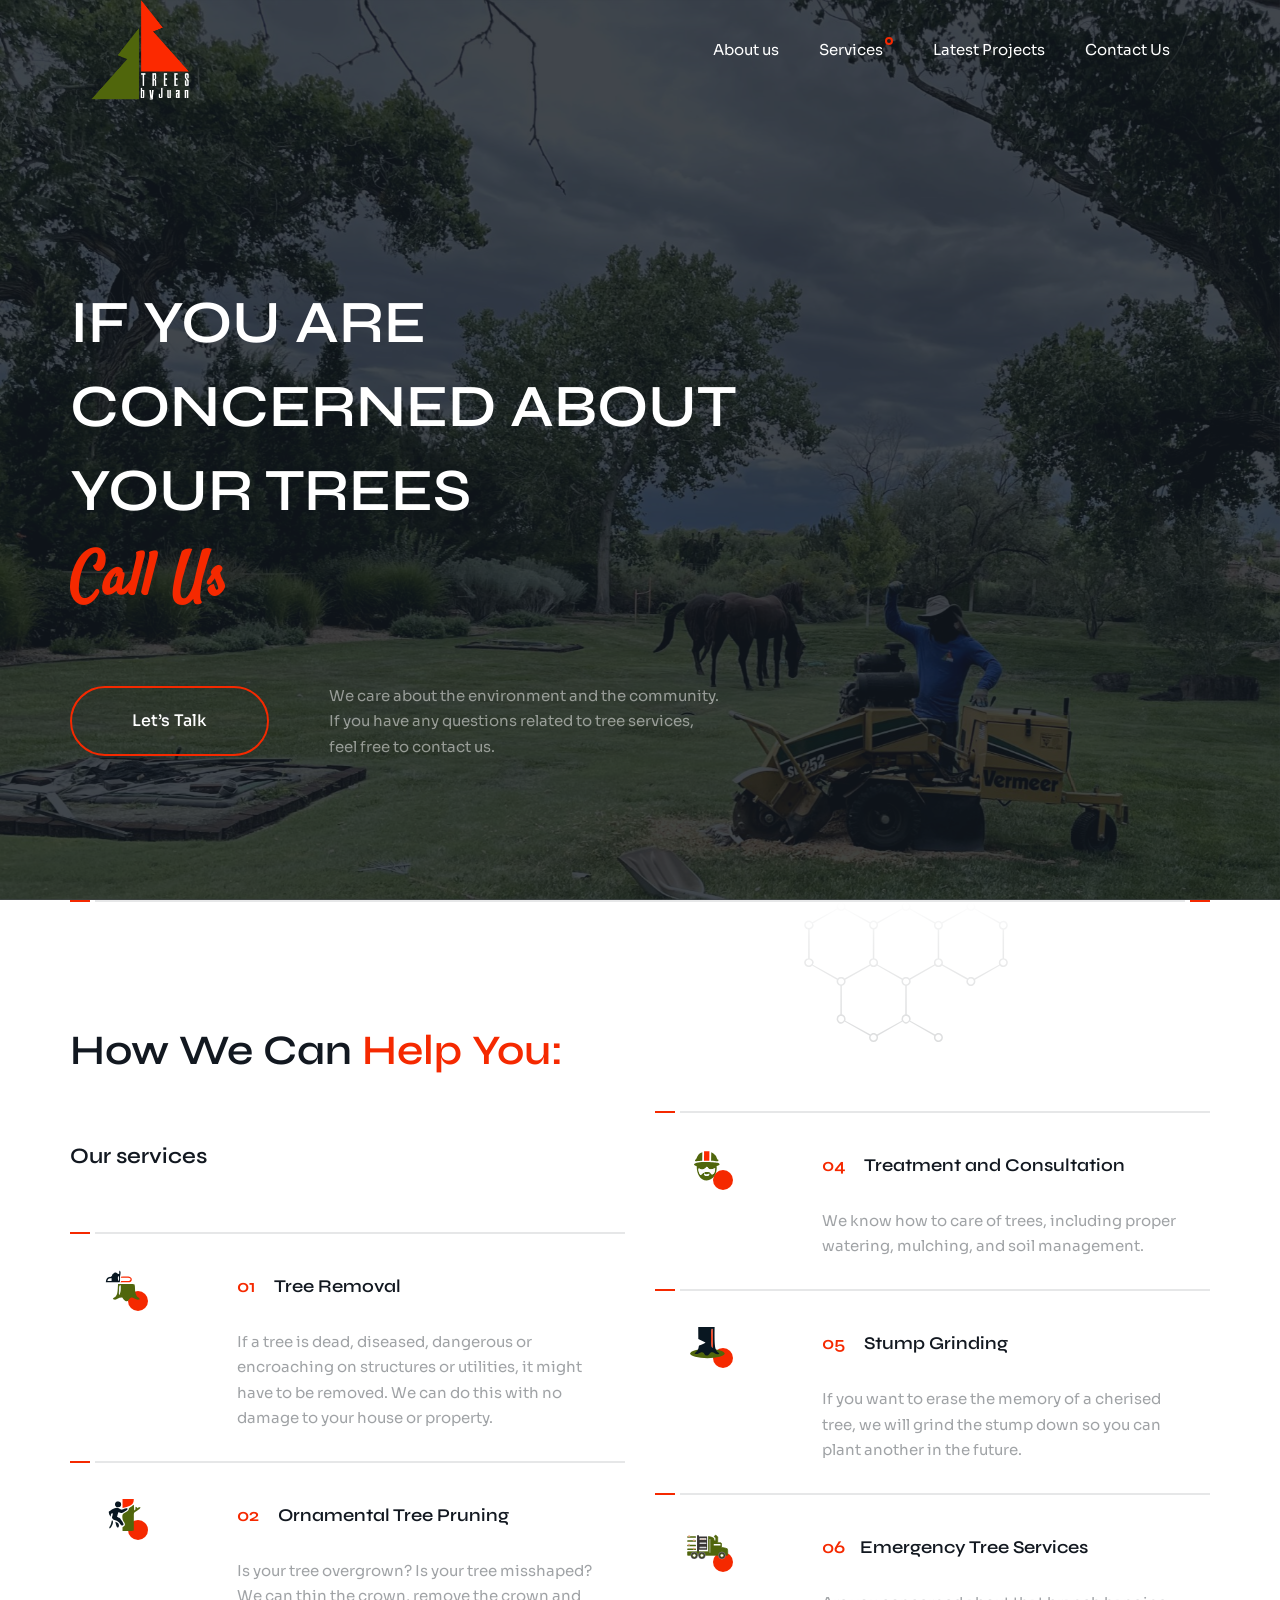
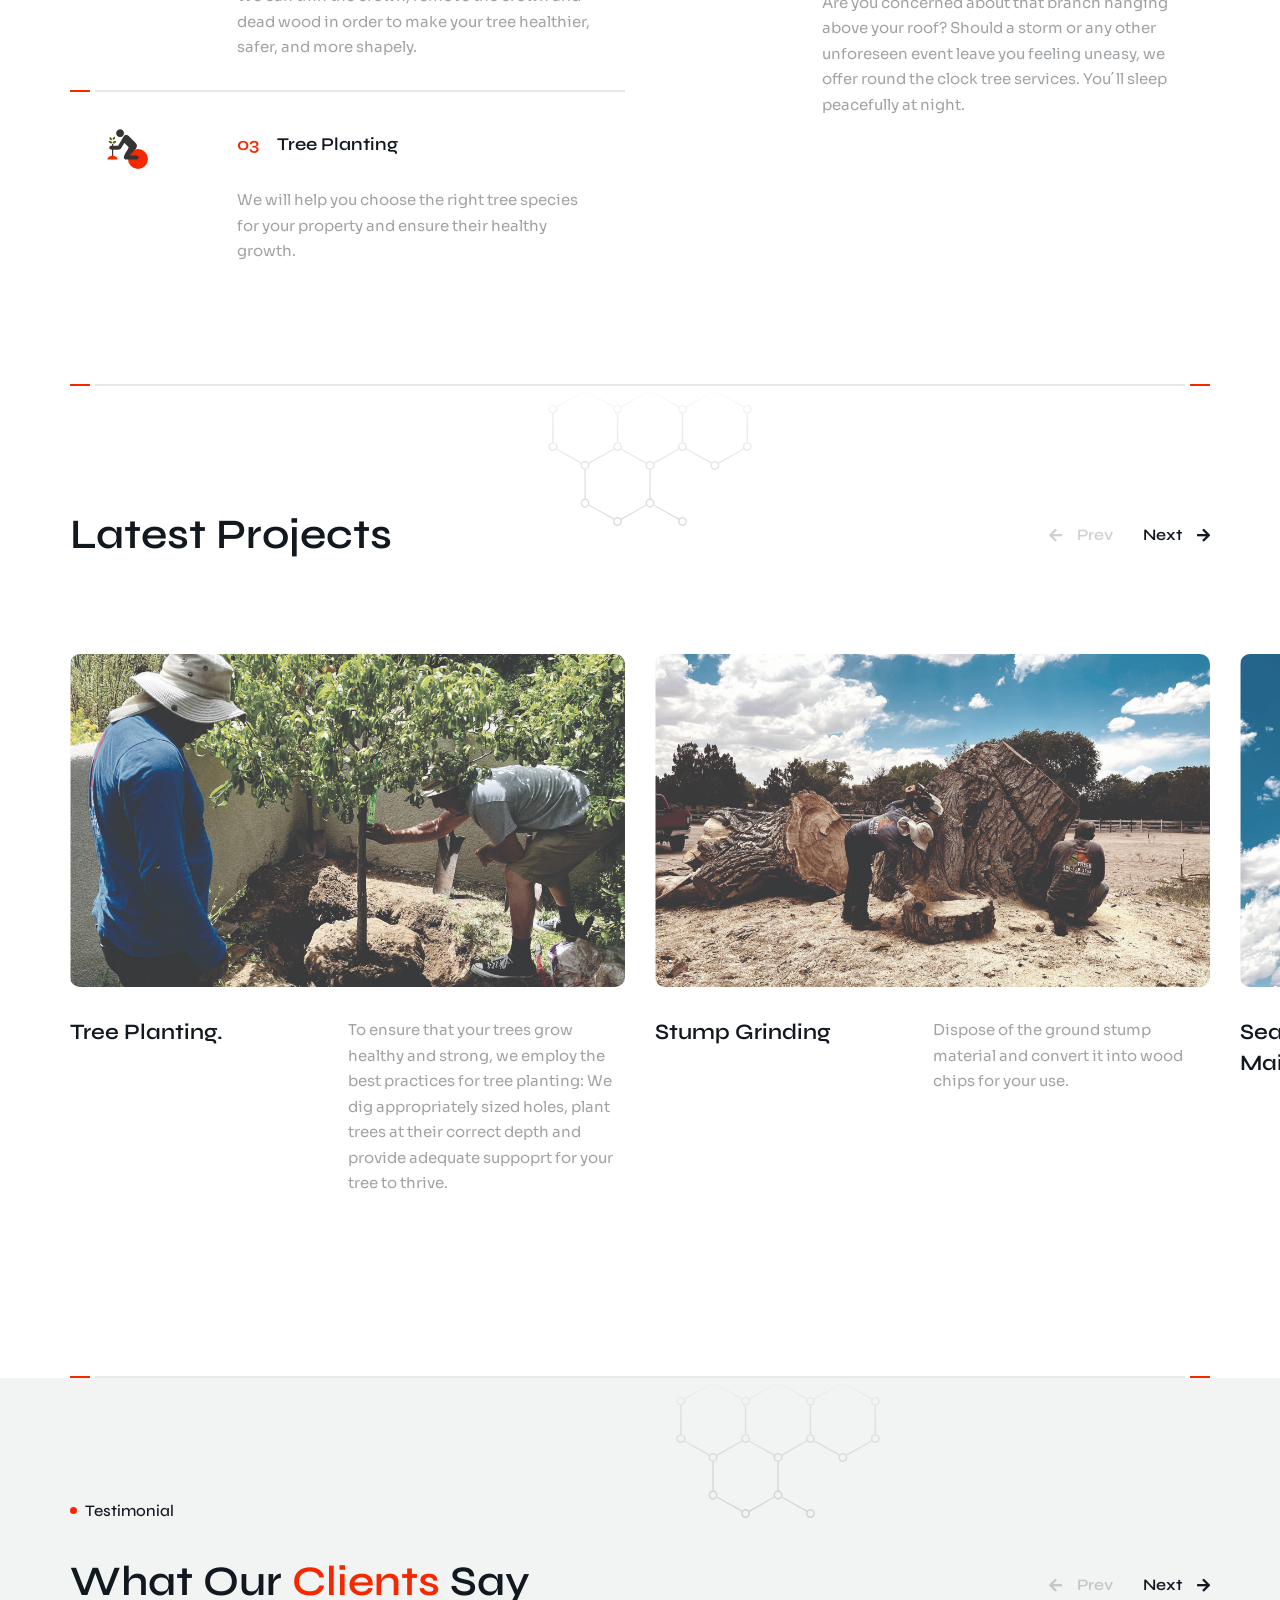
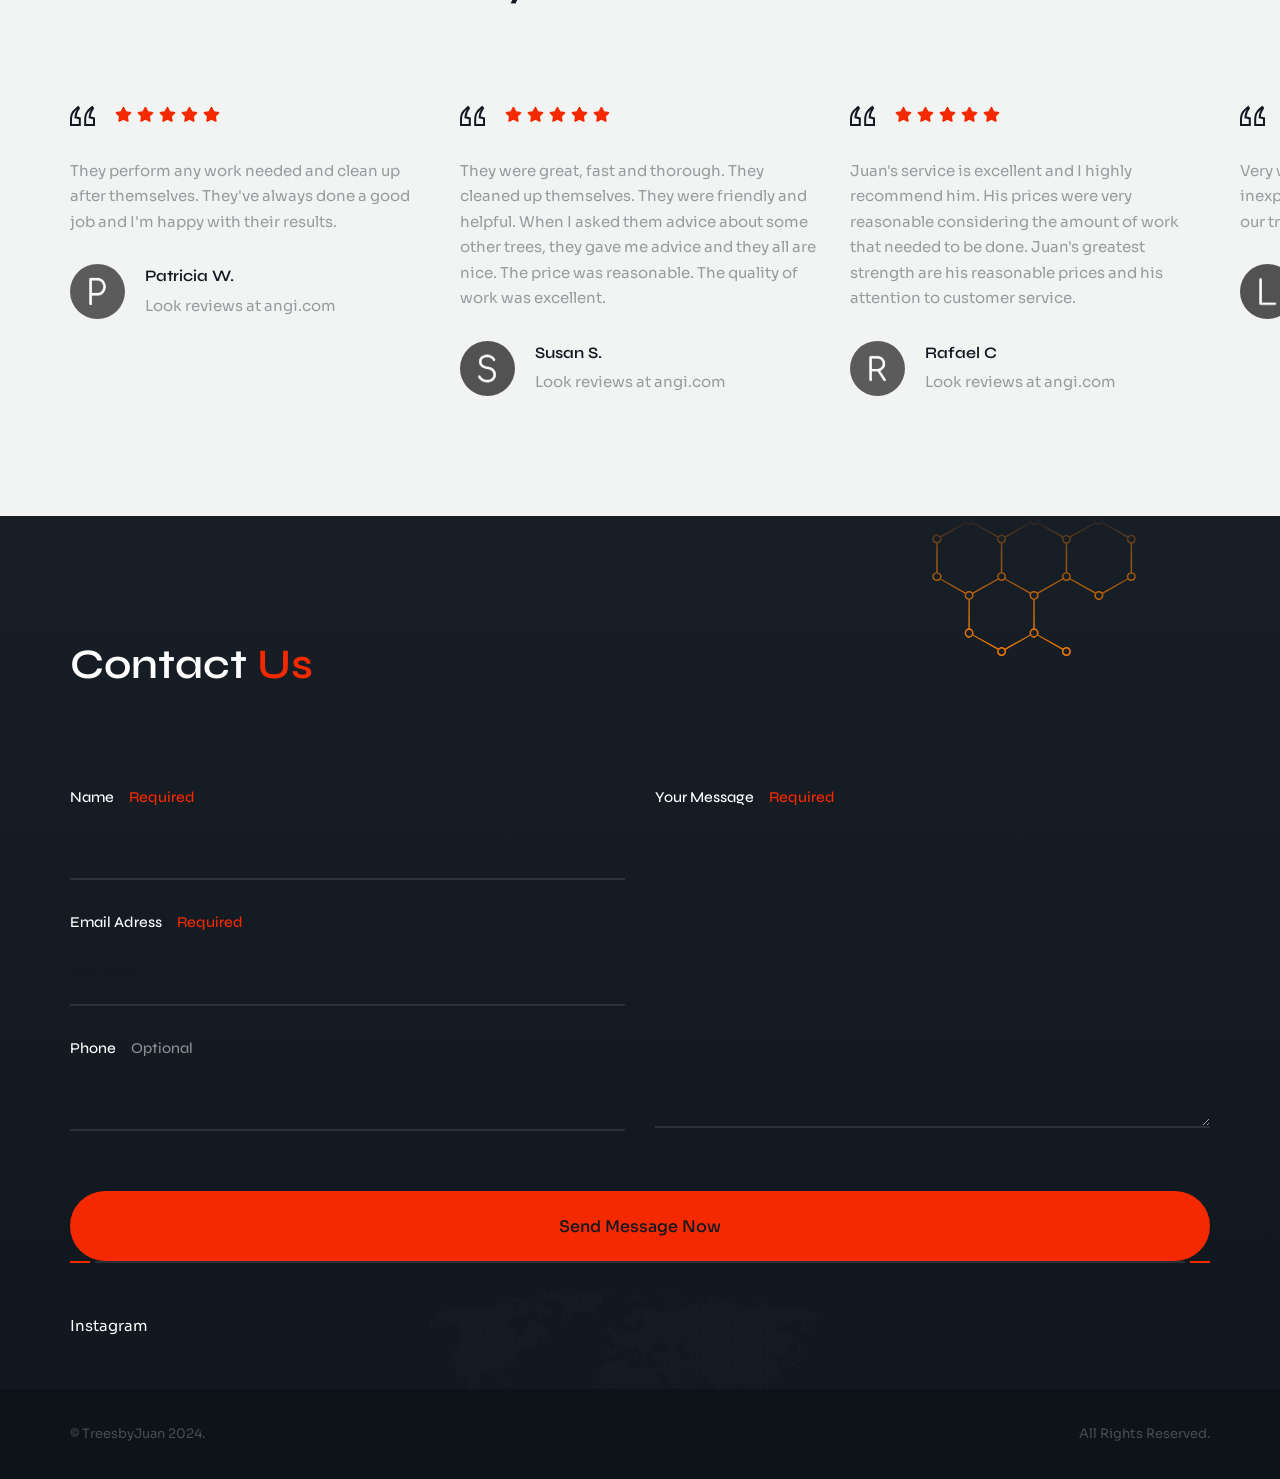
==== commit 05f7b9b6: "Text Update" ====
--- a/index.html
+++ b/index.html
@@ -123,13 +123,13 @@
                     <div class="row align-items-center">
                         <div class="col-xl-8">
                             <!-- <span class="mil-suptitle mil-mb-60"><span class="mil-light">The Next</span> <span class="mil-accent">Gen</span></span> -->
-                            <h1 class="mil-mb-60"><span class="mil-uppercase mil-light">We Provide an excellent <br></span> <span class="mil-font-3 mil-accent">Tree Services</span></h1>
+                            <h1 class="mil-mb-60"><span class="mil-uppercase mil-light">If you are concerned about your trees <br></span> <span class="mil-font-3 mil-accent">Call Us </span></h1>
                             <div class="mil-flex-hori-center">
                                 <div>
                                     <a href="#ContactUs" class="mil-button mil-border mil-light"><span>Let’s Talk</span></a>
                                     <!-- <a href="template\contact.html" class="mil-button mil-border mil-light"><span>Let’s Talk</span></a> -->
                                 </div>
-                                <p class="mil-button-descr mil-light-soft">Providing excellent tree services is important for the environment and the community. If you have any specific questions related to tree services that you would like to discuss or need assistance with, feel free to let me know. We are here to help!</p>
+                                <p class="mil-button-descr mil-light-soft">We care about the environment and the community. If you have any questions related to tree services, feel free to contact us.</p>
                             </div>
 
                         </div>
@@ -211,10 +211,10 @@
         <section class="mil-services mil-p-120-90" id="myservices">
             <div class="mil-deco" style="top: 0; right: 20%;"></div>
             <div class="container">
-                <h2 class="mil-mb-30">How We Can <span class="mil-accent">Help You</span></h2>
+                <h2 class="mil-mb-30">How We Can <span class="mil-accent">Help You:</span></h2>
                 <div class="row">
                     <div class="col-lg-6 col-xl-6">
-                        <h4 class="mil-mb-60 mil-mt-30">Services we are offering</h4>
+                        <h4 class="mil-mb-60 mil-mt-30">Our services</h4>
                         <div class="mil-divider mil-divider-left"></div>
                         <div class="mil-service-item">
                             <div class="mil-service-icon">
@@ -224,7 +224,10 @@
                             </div>
                             <div class="mil-service-text">
                                 <h5 class="mil-mb-30"><span class="mil-accent">01</span> Tree Removal</h5>
-                                <p>This service involves the complete removal of a tree, often necessary when a tree is dead, diseased, hazardous, or interfering with structures or utilities.</p>
+                                <pi>If a tree is dead, diseased, dangerous or encroaching on structures or utilities, it might have to be removed. We can do this with no damage to your house or property.</pi>
+                           
+
+                               
                             </div>
                         </div>
                         <div class="mil-divider mil-divider-left"></div>
@@ -236,7 +239,10 @@
                             </div>
                             <div class="mil-service-text">
                                 <h5 class="mil-mb-30"><span class="mil-accent">02</span> Ornamental Tree Pruning</h5>
-                                <p>This services involve the selective removal of branches to improve the tree's health, shape, and safety. This includes crown thinning, crown reduction, and deadwood removal.</p>
+                                <p>Is your tree overgrown? Is your tree misshaped? We can thin the crown, remove the crown and dead wood in order to make your tree healthier, safer, and more shapely. </p>
+                            
+                                
+                                   
                             </div>
                         </div>
                         <div class="mil-divider mil-divider-left"></div>
@@ -247,8 +253,9 @@
                                 </div>
                             </div>
                             <div class="mil-service-text">
-                                <h5 class="mil-mb-30"><span class="mil-accent">03</span> Tree Plantation </h5>
-                                <p>We can help you choose the right tree species for your property and properly plant them to ensure healthy growth.</p>
+                                <h5 class="mil-mb-30"><span class="mil-accent">03</span> Tree Planting </h5>
+                                <p>We will help you choose the right tree species for your property and 
+                                    ensure their healthy growth.</p>
 
                             </div>
                         </div>
@@ -263,8 +270,9 @@
                                 </div>
                             </div>
                             <div class="mil-service-text">
-                                <h5 class="mil-mb-30"><span class="mil-accent">04</span> Treatment, Consultation and Advice</h5>
-                                <p>We provide guidance on tree care practices, including proper watering, mulching, and soil management.</p>
+                                <h5 class="mil-mb-30"><span class="mil-accent">04</span> Treatment and Consultation</h5>
+                                <p>We know how to care of trees,
+                                     including proper watering, mulching, and soil management.</p>
                             </div>
                         </div>
                         <div class="mil-divider mil-divider-left"></div>
@@ -276,7 +284,7 @@
                             </div>
                             <div class="mil-service-text">
                                 <h5 class="mil-mb-30"><span class="mil-accent">05</span> Stump Grinding</h5>
-                                <p>We help you in the process of grinding down the stump below ground level to remove it completely.</p>
+                                <p>If you want to erase the memory of a cherised tree, we will grind the stump down so you can plant another in the future.</p>
                             </div>
                         </div>
                         <div class="mil-divider mil-divider-left"></div>
@@ -288,7 +296,11 @@
                             </div>
                             <div class="mil-service-text">
                                 <h5 class="mil-mb-30"><span class="mil-accent">06</span>Emergency Tree Services</h5>
-                                <p>In the event of a storm or other emergency, we offer 24/7 services to remove fallen or hazardous trees and branches.</p>
+                                <p>Are you concerned about that branch hanging above your roof? Should a storm or any other unforeseen event 
+                                    leave you feeling uneasy, we offer round the clock tree services. You´ll sleep peacefully at night.
+                                    
+                                   
+                                 </p>
                             </div>
                         </div>
                     </div>
@@ -337,8 +349,15 @@
                                         <!-- <h6>by: <span class="mil-accent">Jane Meldrum</span></h6> -->
                                     </div>
                                     <div class="mil-card-text">
-                                        <p>Follow best practices for tree planting, including digging appropriate-sized holes,
-                                            planting trees at the correct depth, and providing proper support.</p>
+                                        <p>To ensure that your trees grow healthy and strong, we employ the best 
+                                            practices for tree planting: We dig appropriately sized holes, 
+                                            plant trees at their correct depth and provide adequate suppoprt 
+                                            for your tree to thrive.
+                                            
+                                            
+                                            
+                                            
+                                           </p>
                                     </div>
                                 </div>
                             </a>
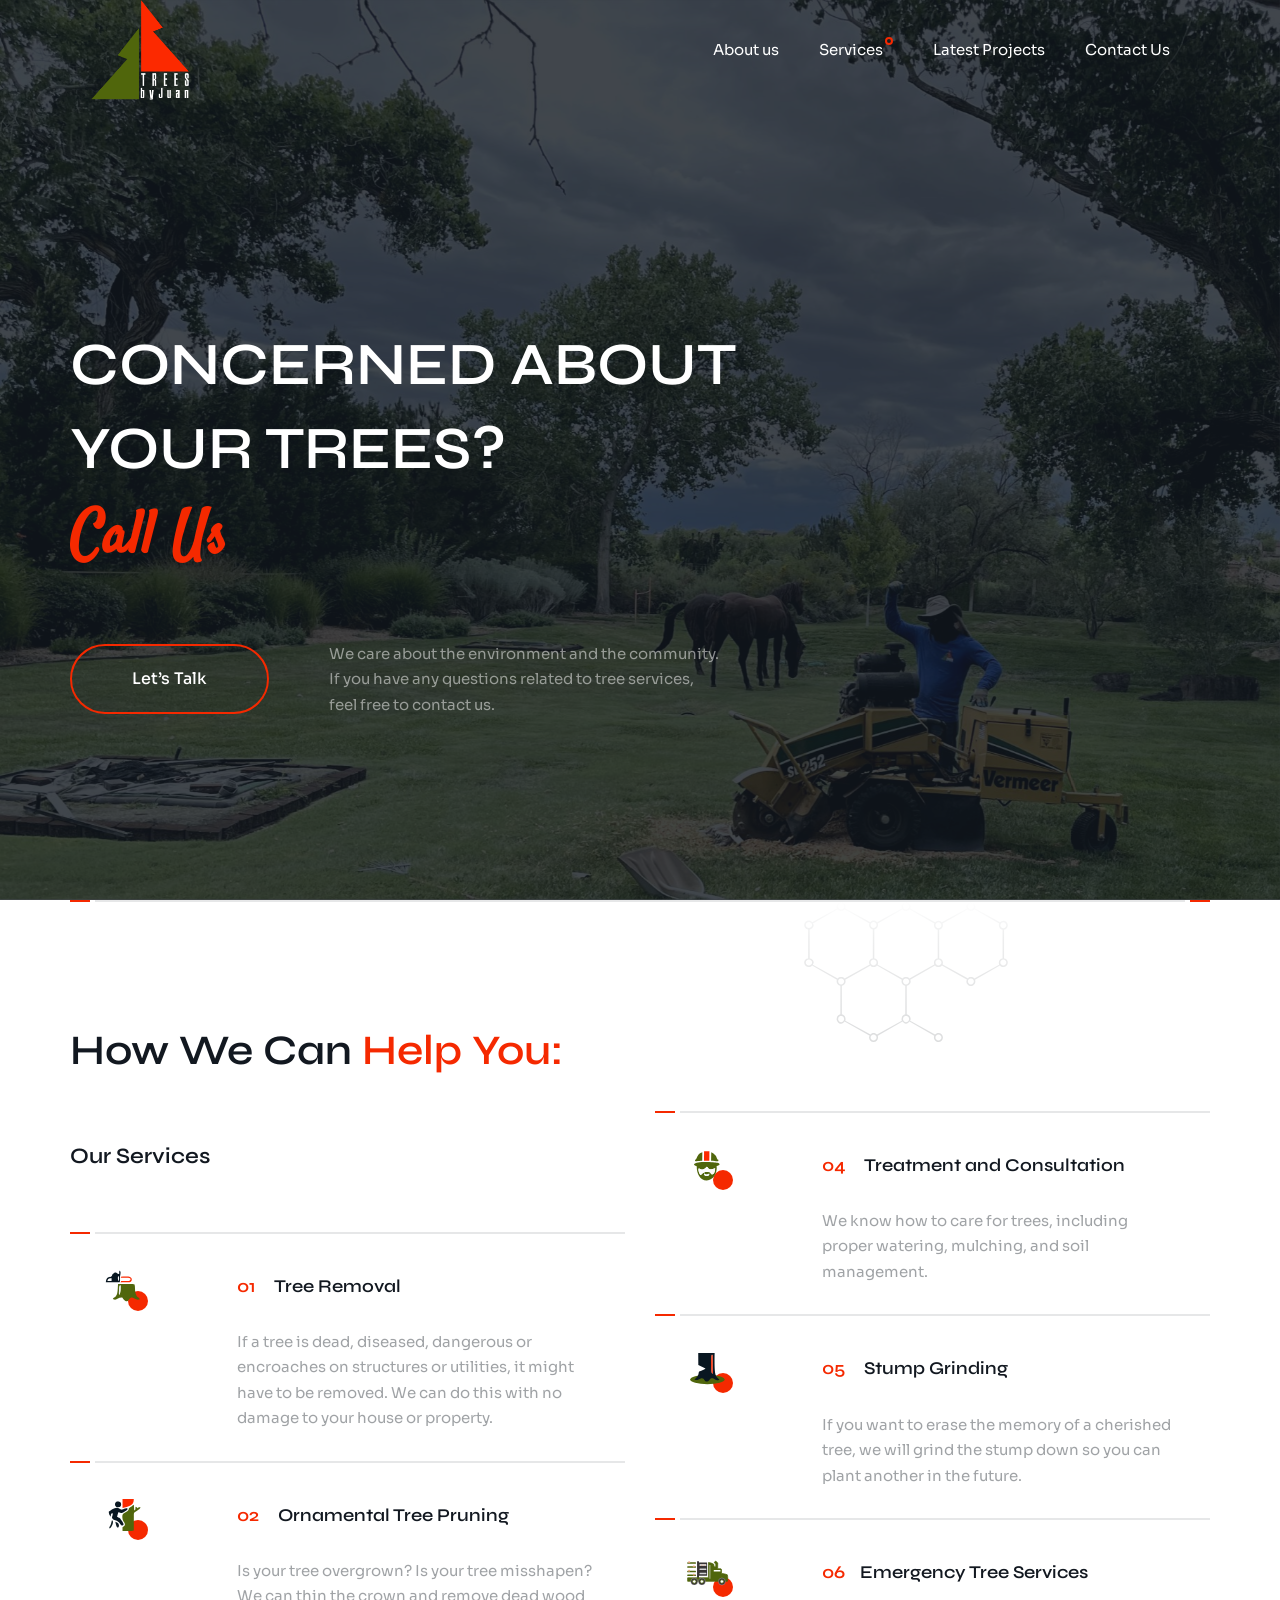
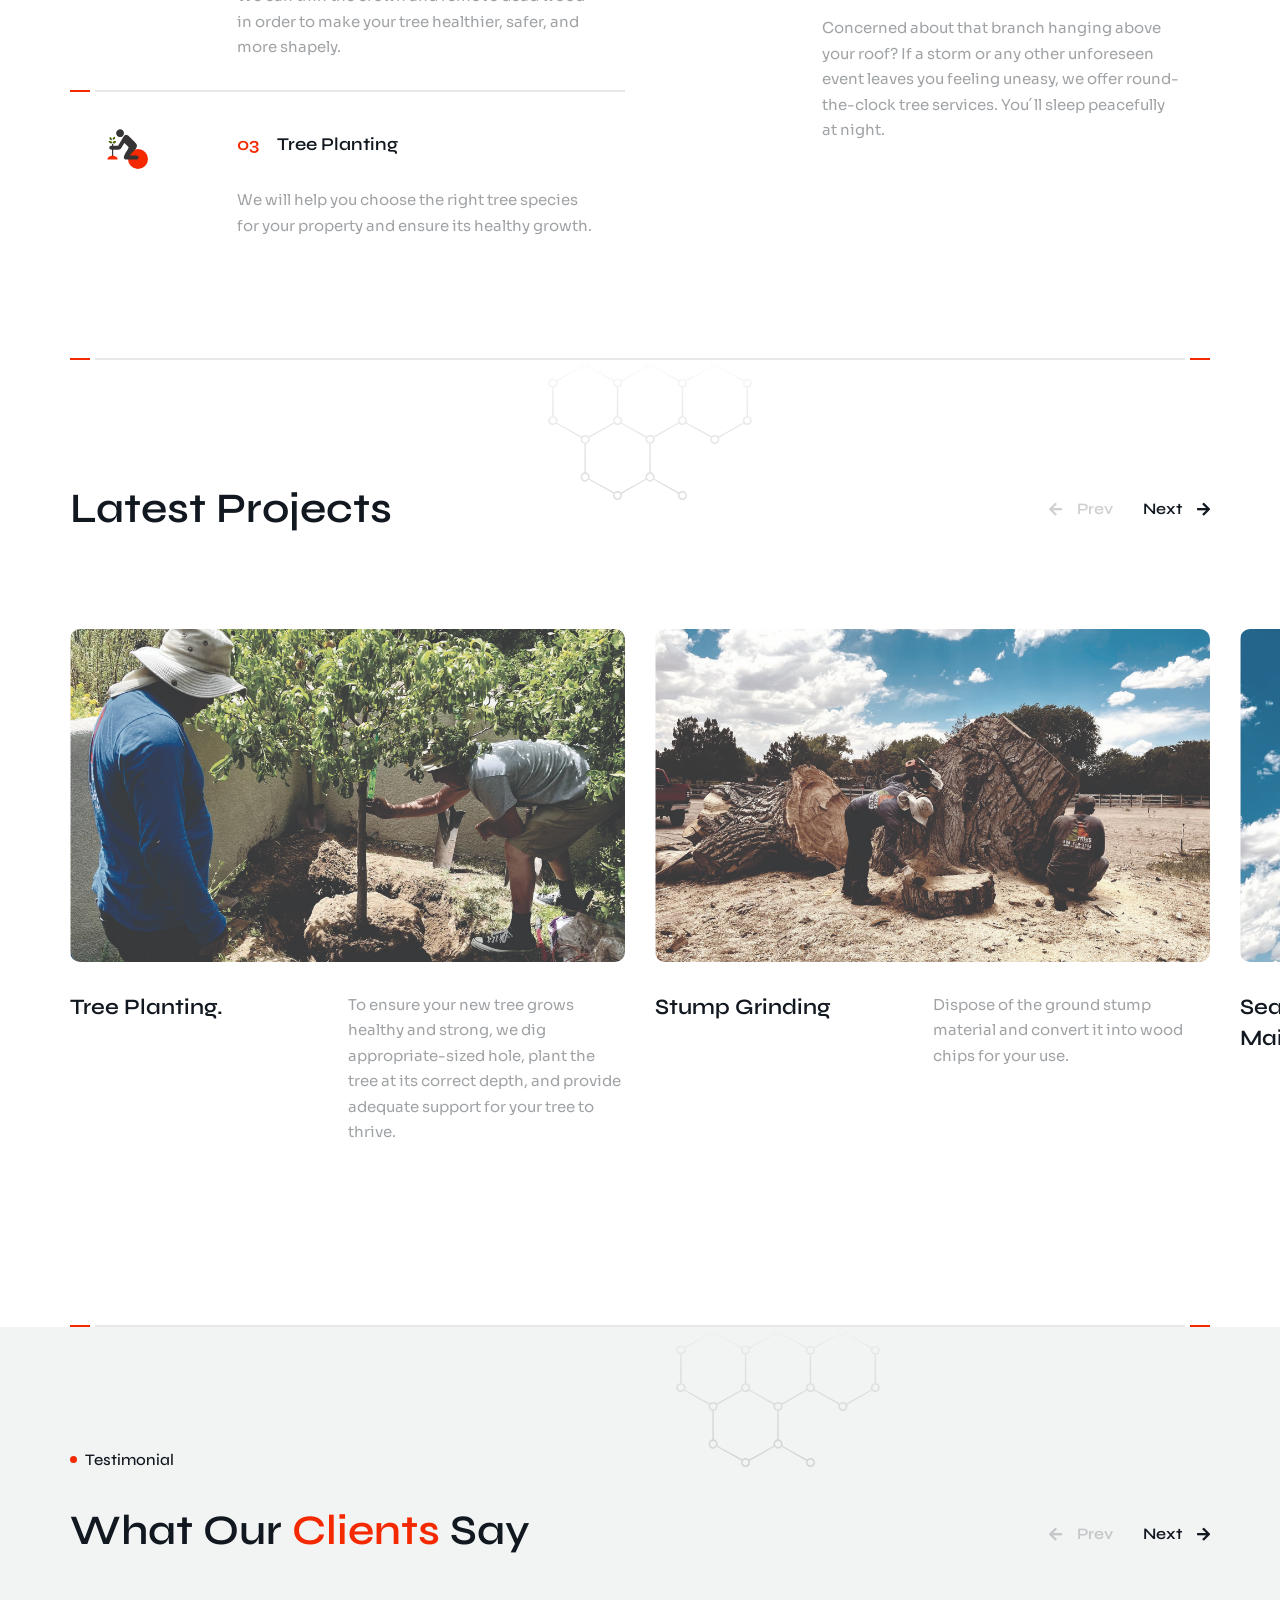
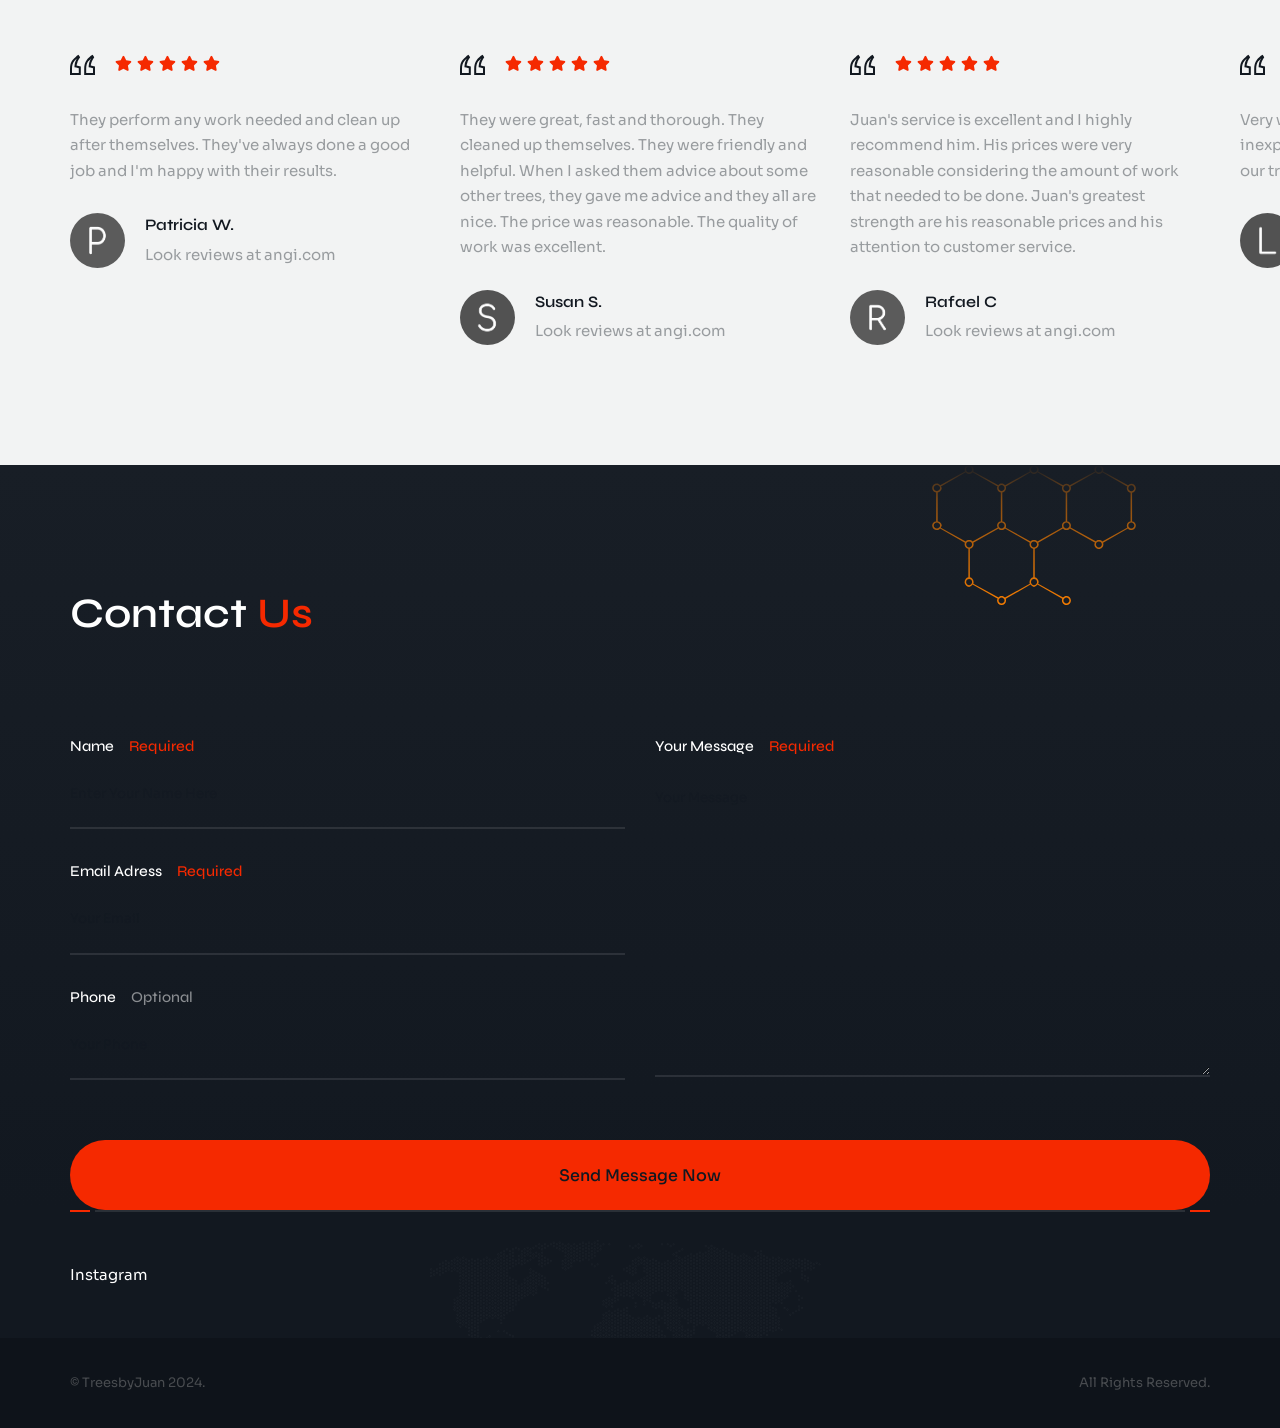
==== commit 66d2b5a6: "ultimas correcciones antes de realeases" ====
--- a/index.html
+++ b/index.html
@@ -123,7 +123,7 @@
                     <div class="row align-items-center">
                         <div class="col-xl-8">
                             <!-- <span class="mil-suptitle mil-mb-60"><span class="mil-light">The Next</span> <span class="mil-accent">Gen</span></span> -->
-                            <h1 class="mil-mb-60"><span class="mil-uppercase mil-light">If you are concerned about your trees <br></span> <span class="mil-font-3 mil-accent">Call Us </span></h1>
+                            <h1 class="mil-mb-60"><span class="mil-uppercase mil-light">Concerned about your trees? <br></span> <span class="mil-font-3 mil-accent">Call Us </span></h1>
                             <div class="mil-flex-hori-center">
                                 <div>
                                     <a href="#ContactUs" class="mil-button mil-border mil-light"><span>Let’s Talk</span></a>
@@ -214,7 +214,7 @@
                 <h2 class="mil-mb-30">How We Can <span class="mil-accent">Help You:</span></h2>
                 <div class="row">
                     <div class="col-lg-6 col-xl-6">
-                        <h4 class="mil-mb-60 mil-mt-30">Our services</h4>
+                        <h4 class="mil-mb-60 mil-mt-30">Our Services</h4>
                         <div class="mil-divider mil-divider-left"></div>
                         <div class="mil-service-item">
                             <div class="mil-service-icon">
@@ -224,7 +224,7 @@
                             </div>
                             <div class="mil-service-text">
                                 <h5 class="mil-mb-30"><span class="mil-accent">01</span> Tree Removal</h5>
-                                <pi>If a tree is dead, diseased, dangerous or encroaching on structures or utilities, it might have to be removed. We can do this with no damage to your house or property.</pi>
+                                <pi>If a tree is dead, diseased, dangerous or encroaches on structures or utilities, it might have to be removed. We can do this with no damage to your house or property.</pi>
                            
 
                                
@@ -239,7 +239,7 @@
                             </div>
                             <div class="mil-service-text">
                                 <h5 class="mil-mb-30"><span class="mil-accent">02</span> Ornamental Tree Pruning</h5>
-                                <p>Is your tree overgrown? Is your tree misshaped? We can thin the crown, remove the crown and dead wood in order to make your tree healthier, safer, and more shapely. </p>
+                                <p>Is your tree overgrown? Is your tree misshapen? We can thin the crown and remove dead wood in order to make your tree healthier, safer, and more shapely. </p>
                             
                                 
                                    
@@ -255,7 +255,7 @@
                             <div class="mil-service-text">
                                 <h5 class="mil-mb-30"><span class="mil-accent">03</span> Tree Planting </h5>
                                 <p>We will help you choose the right tree species for your property and 
-                                    ensure their healthy growth.</p>
+                                    ensure its healthy growth.</p>
 
                             </div>
                         </div>
@@ -271,7 +271,7 @@
                             </div>
                             <div class="mil-service-text">
                                 <h5 class="mil-mb-30"><span class="mil-accent">04</span> Treatment and Consultation</h5>
-                                <p>We know how to care of trees,
+                                <p>We know how to care for trees,
                                      including proper watering, mulching, and soil management.</p>
                             </div>
                         </div>
@@ -284,7 +284,7 @@
                             </div>
                             <div class="mil-service-text">
                                 <h5 class="mil-mb-30"><span class="mil-accent">05</span> Stump Grinding</h5>
-                                <p>If you want to erase the memory of a cherised tree, we will grind the stump down so you can plant another in the future.</p>
+                                <p>If you want to erase the memory of a cherished tree, we will grind the stump down so you can plant another in the future.</p>
                             </div>
                         </div>
                         <div class="mil-divider mil-divider-left"></div>
@@ -296,8 +296,8 @@
                             </div>
                             <div class="mil-service-text">
                                 <h5 class="mil-mb-30"><span class="mil-accent">06</span>Emergency Tree Services</h5>
-                                <p>Are you concerned about that branch hanging above your roof? Should a storm or any other unforeseen event 
-                                    leave you feeling uneasy, we offer round the clock tree services. You´ll sleep peacefully at night.
+                                <p>Concerned about that branch hanging above your roof? If a storm or any other unforeseen event 
+                                    leaves you feeling uneasy, we offer round-the-clock tree services. You´ll sleep peacefully at night.
                                     
                                    
                                  </p>
@@ -349,9 +349,8 @@
                                         <!-- <h6>by: <span class="mil-accent">Jane Meldrum</span></h6> -->
                                     </div>
                                     <div class="mil-card-text">
-                                        <p>To ensure that your trees grow healthy and strong, we employ the best 
-                                            practices for tree planting: We dig appropriately sized holes, 
-                                            plant trees at their correct depth and provide adequate suppoprt 
+                                        <p>To ensure your new tree grows healthy and strong, we dig appropriate-sized hole, 
+                                            plant the tree at its correct depth, and provide adequate support 
                                             for your tree to thrive.
                                             
                                             
